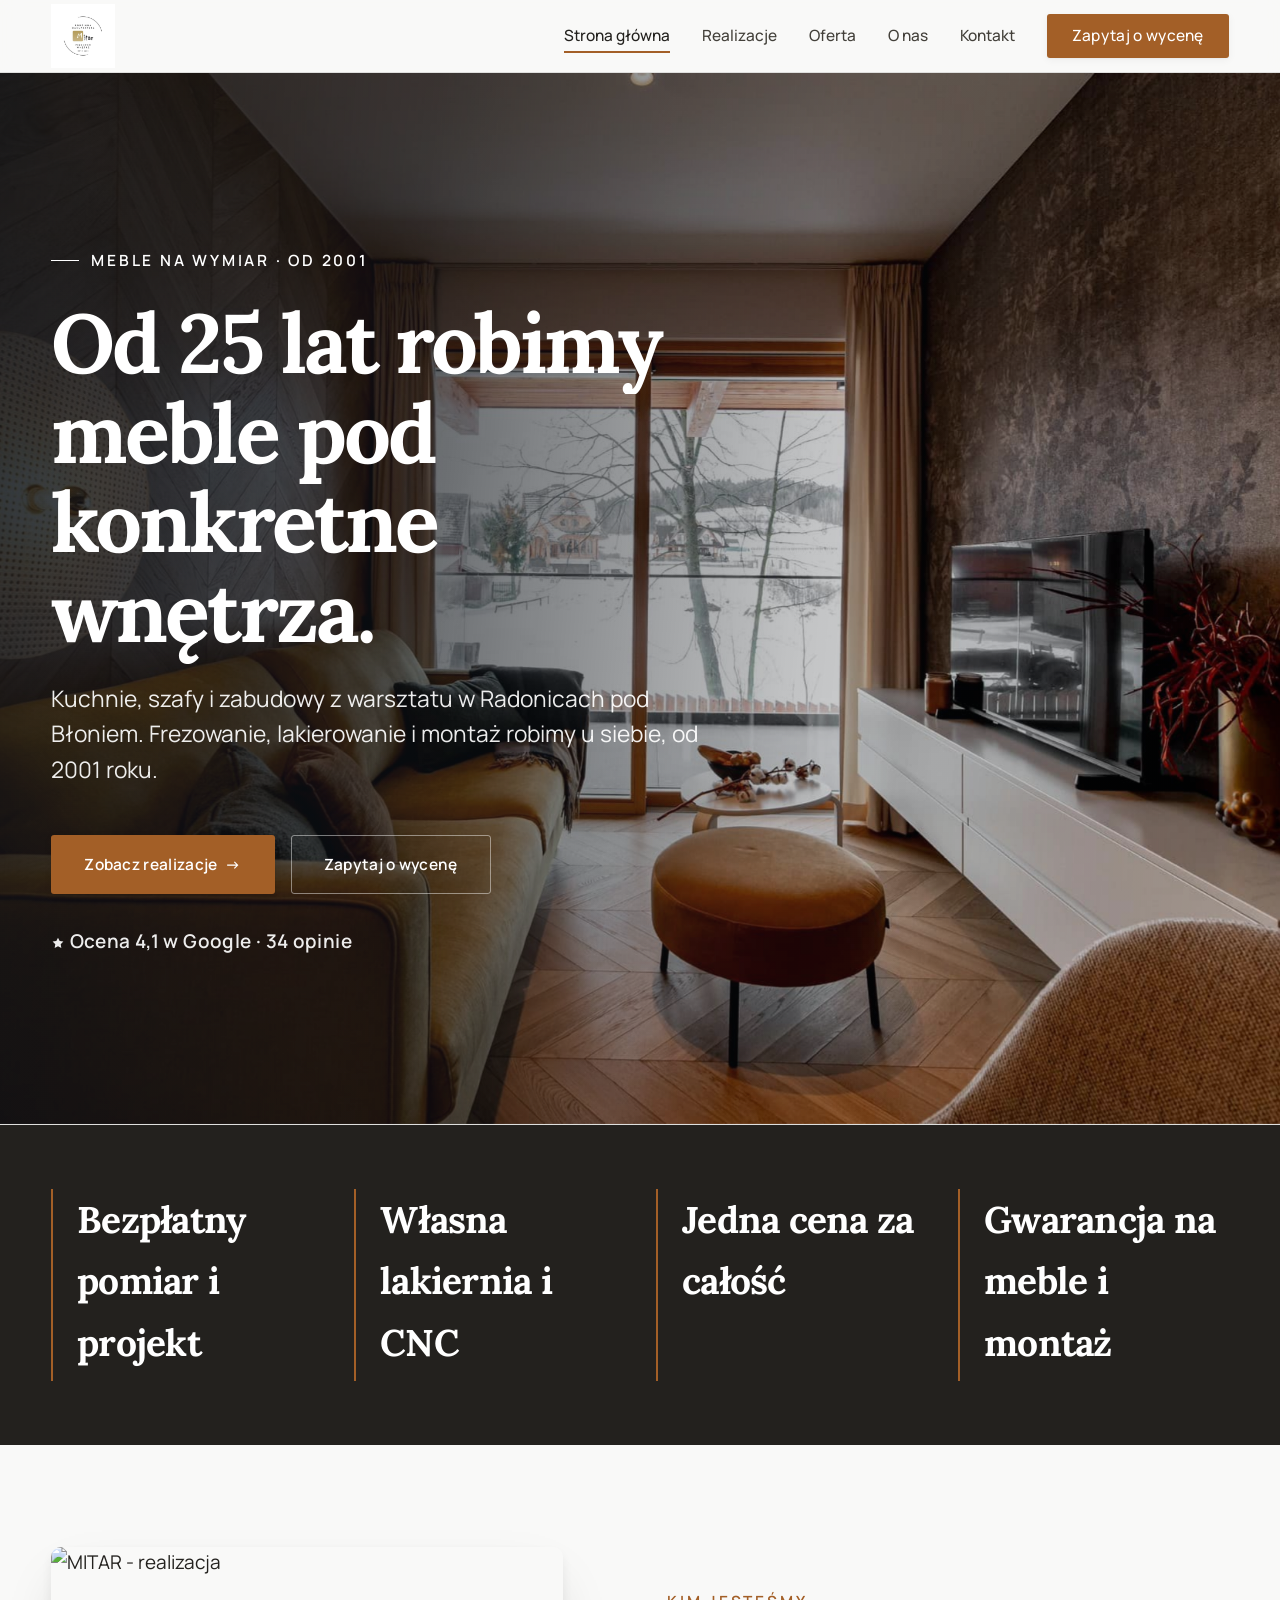
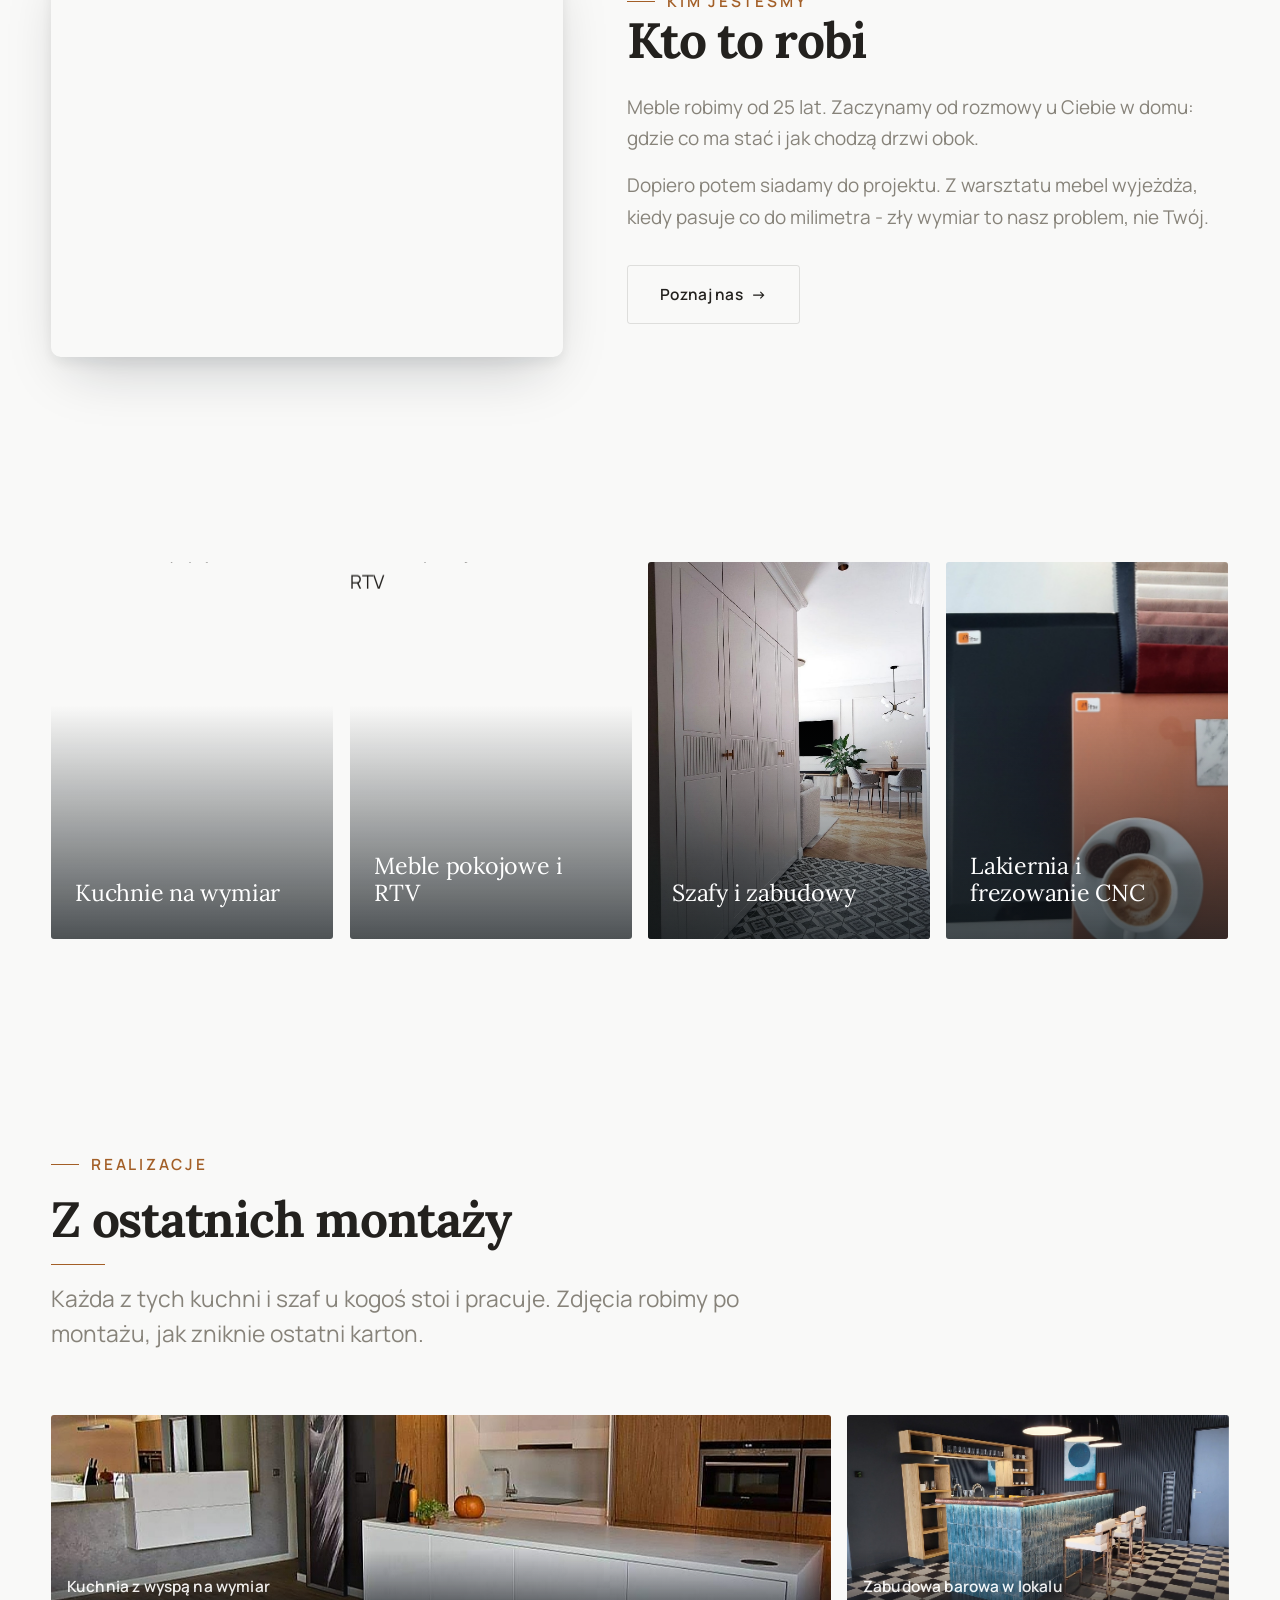
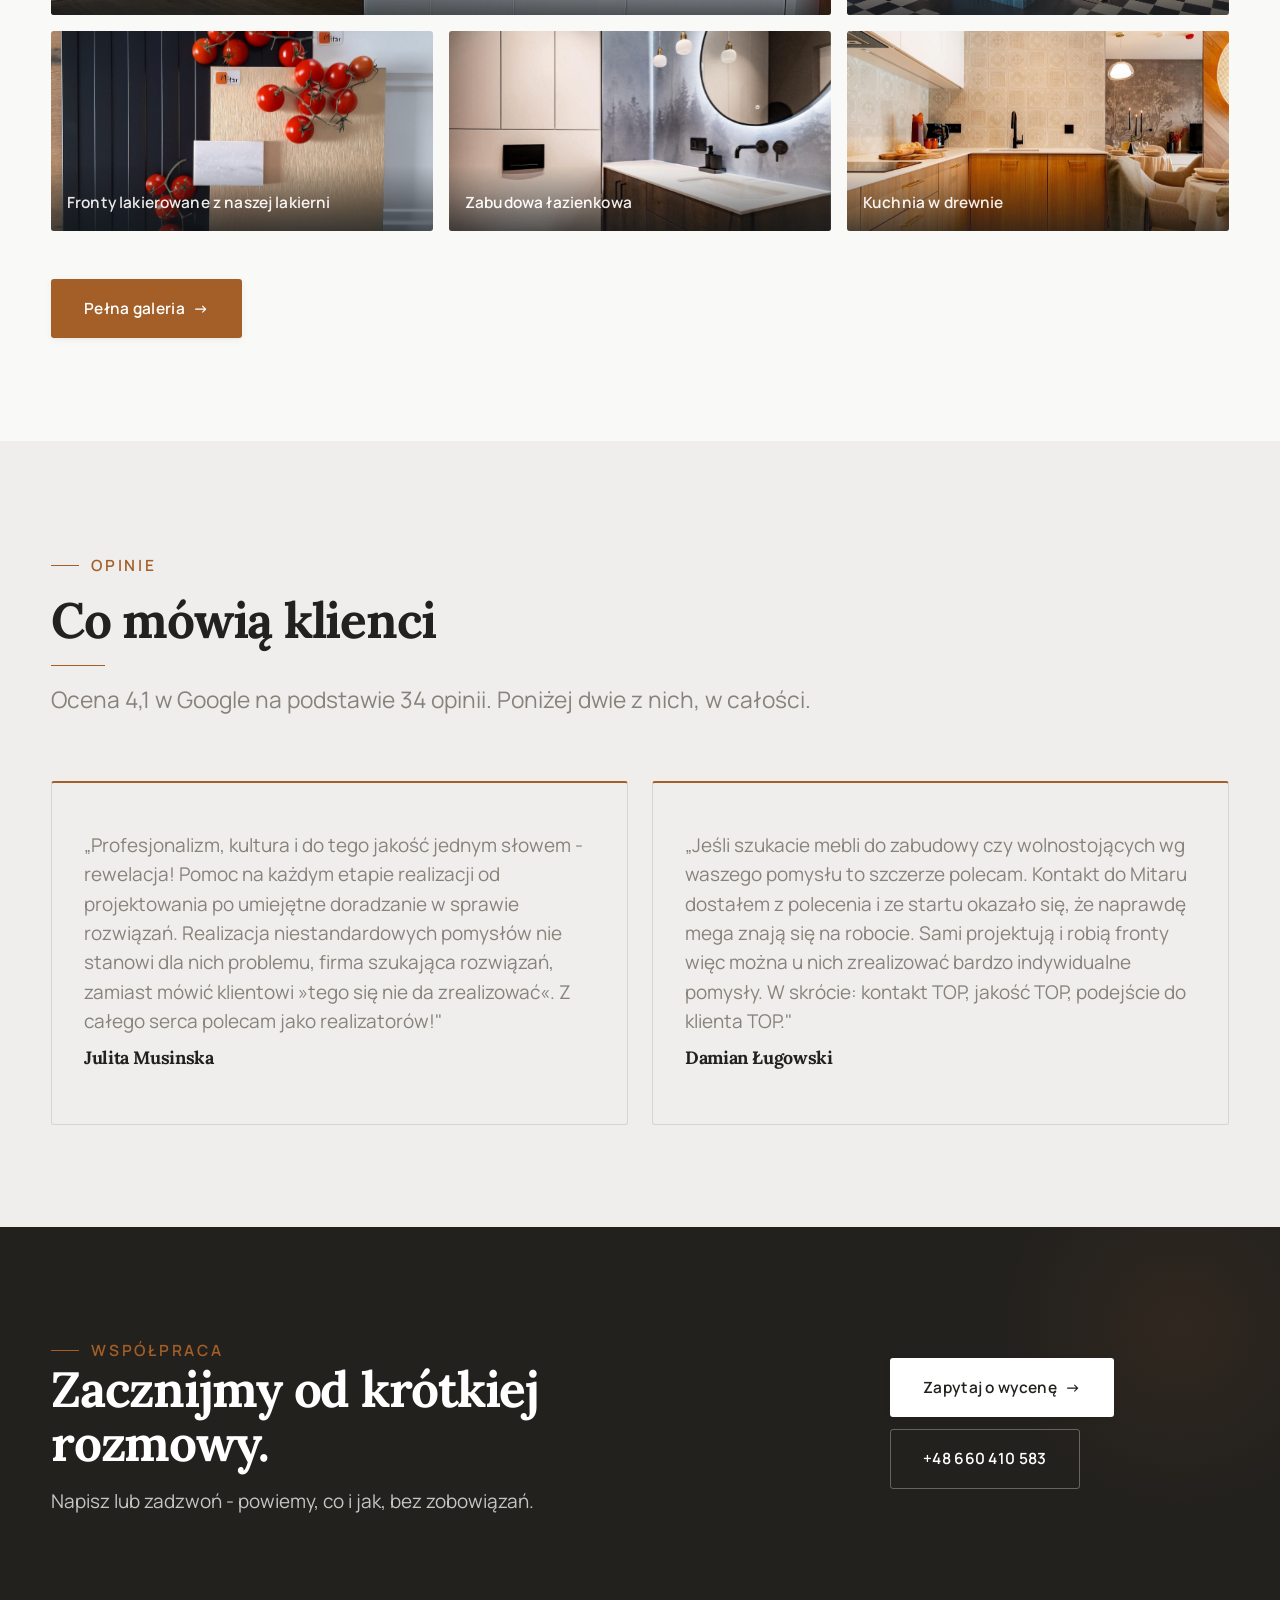
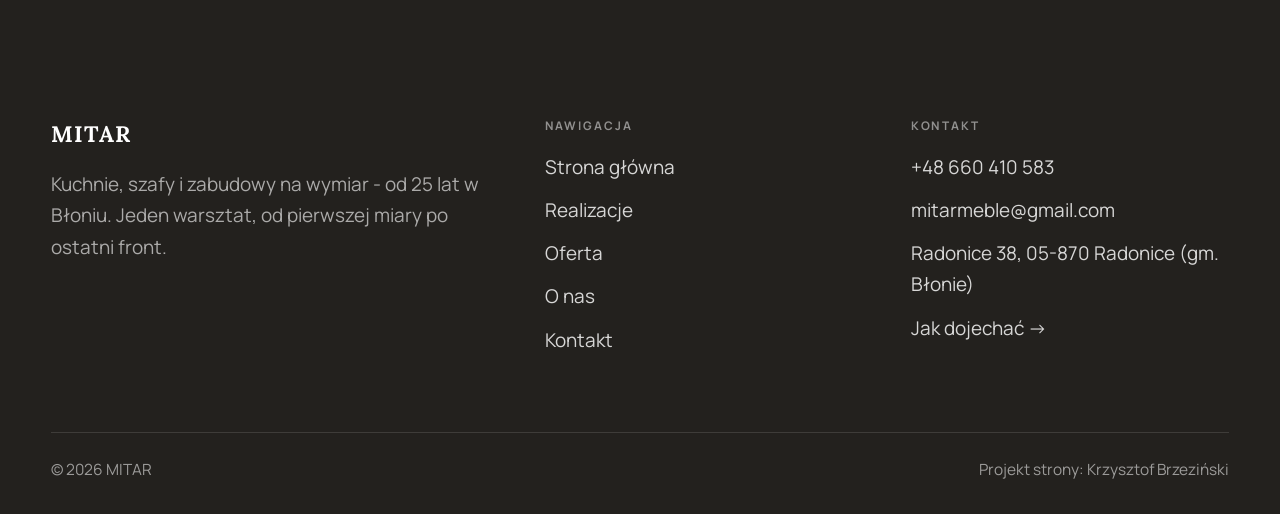
==== index.html @ 4272742e "Demo strony dla MITAR - meble na wymiar, lakiernia i CNC (Radonice/Błonie)" ====
<!DOCTYPE html>
<html lang="pl">
<head>
<meta charset="UTF-8">
<meta name="viewport" content="width=device-width, initial-scale=1.0">
<title>Meble na wymiar, lakiernia meblowa i CNC Błonie | MITAR</title>
<meta name="description" content="MITAR Radonice pod Błoniem: meble na wymiar, kuchnie, szafy i zabudowy, własna lakiernia meblowa i frezowanie CNC. Od 2001 roku. Zadzwoń: +48 660 410 583.">
<link rel="preconnect" href="https://fonts.googleapis.com">
<link rel="preconnect" href="https://fonts.gstatic.com" crossorigin>
<link href="https://fonts.googleapis.com/css2?family=Lora:wght@500;600;700&family=Manrope:wght@400;500;600&display=swap" rel="stylesheet">
<link rel="stylesheet" href="assets/styles.css">
</head>
<body>

<header class="nav">
  <div class="wrap nav-inner">
    <a class="brand brand-has-logo" href="index.html"><img class="brand-logo" src="img/logo.jpg" alt="MITAR"></a>
    <nav class="nav-links">
      <a href="index.html" class="active">Strona główna</a>
      <a href="realizacje.html">Realizacje</a>
      <a href="oferta.html">Oferta</a>
      <a href="o-nas.html">O nas</a>
      <a href="kontakt.html">Kontakt</a>
      <a href="kontakt.html" class="btn btn-accent">Zapytaj o wycenę</a>
    </nav>
    <button class="nav-toggle" aria-label="Menu"><span></span><span></span><span></span></button>
  </div>
</header>

<section class="hero-cine">
  <img src="img/hero.jpg" alt="MITAR - Od 25 lat robimy meble pod konkretne wnętrza. ">
  <div class="wrap">
    <div class="hero-copy">
      <span class="eyebrow">Meble na wymiar · od 2001</span>
      <h1>Od 25 lat robimy meble pod konkretne wnętrza. </h1>
      <p class="lead">Kuchnie, szafy i zabudowy z warsztatu w Radonicach pod Błoniem. Frezowanie, lakierowanie i montaż robimy u siebie, od 2001 roku.</p>
      <div class="hero-actions">
        <a href="realizacje.html" class="btn btn-accent">Zobacz realizacje <span class="arr">→</span></a>
        <a href="kontakt.html" class="btn btn-ghost" style="color:#fff;border-color:rgba(255,255,255,.45)">Zapytaj o wycenę</a>
      </div>
      <div style="margin-top:var(--space-6);color:#fff;font-weight:600;letter-spacing:.02em;opacity:.92"><svg class="ico-star" width="14" height="14" viewBox="0 0 24 24" style="vertical-align:-2px" aria-hidden="true"><path d="M12 2.8l2.85 5.8 6.4.93-4.63 4.5 1.1 6.37L12 17.4l-5.72 3 1.1-6.37-4.63-4.5 6.4-.93L12 2.8Z" fill="currentColor"/></svg> Ocena 4,1 w Google · 34 opinie</div>
    </div>
  </div>
</section>
<section class="strip" style="padding-block:0">
  <div class="wrap">
    <div class="item reveal"><div class="k">Bezpłatny pomiar i projekt</div><div class="v"></div></div>
    <div class="item reveal"><div class="k">Własna lakiernia i CNC</div><div class="v"></div></div>
    <div class="item reveal"><div class="k">Jedna cena za całość</div><div class="v"></div></div>
    <div class="item reveal"><div class="k">Gwarancja na meble i montaż</div><div class="v"></div></div>
  </div>
</section>
<section>
  <div class="wrap split">
    <div class="split-art reveal"><img src="img/g11.jpg" alt="MITAR - realizacja" loading="lazy"></div>
    <div class="split-copy reveal">
      <span class="eyebrow">Kim jesteśmy</span>
      <h2>Kto to robi</h2>
      <p class="muted">Meble robimy od 25 lat. Zaczynamy od rozmowy u Ciebie w domu: gdzie co ma stać i jak chodzą drzwi obok.</p>
      <p class="muted">Dopiero potem siadamy do projektu. Z warsztatu mebel wyjeżdża, kiedy pasuje co do milimetra - zły wymiar to nasz problem, nie Twój.</p>
      <a href="o-nas.html" class="btn btn-ghost">Poznaj nas <span class="arr">→</span></a>
    </div>
  </div>
</section>
<section class="gateways-band">
  <div class="wrap">
    <div class="gateways">
      <a href="oferta.html" class="gateway reveal"><img src="img/g12.jpg" alt="Kuchnia z wyspą" loading="lazy"><span class="g-ttl">Kuchnie na wymiar</span></a>
      <a href="oferta.html" class="gateway reveal"><img src="img/g13.jpg" alt="Meble pokojowe i zabudowa RTV" loading="lazy"><span class="g-ttl">Meble pokojowe i RTV</span></a>
      <a href="oferta.html" class="gateway reveal"><img src="img/g8.jpg" alt="Szafy i zabudowy na wymiar" loading="lazy"><span class="g-ttl">Szafy i zabudowy</span></a>
      <a href="oferta.html" class="gateway reveal"><img src="img/g6.jpg" alt="Lakiernia meblowa i frezowanie CNC" loading="lazy"><span class="g-ttl">Lakiernia i frezowanie CNC</span></a>
    </div>
  </div>
</section>
<section>
  <div class="wrap">
    <div class="head reveal">
      <span class="eyebrow">Realizacje</span>
      <h2>Z ostatnich montaży</h2>
      <p>Każda z tych kuchni i szaf u kogoś stoi i pracuje. Zdjęcia robimy po montażu, jak zniknie ostatni karton.</p>
    </div>
    <div class="gallery">
      <div class="tile t-two3 reveal"><img src="img/g1.jpg" alt="Kuchnia z wyspą na wymiar" loading="lazy"><div class="cap">Kuchnia z wyspą na wymiar</div></div>
      <div class="tile t-third reveal"><img src="img/g2.jpg" alt="Zabudowa barowa w lokalu" loading="lazy"><div class="cap">Zabudowa barowa w lokalu</div></div>
      <div class="tile t-third reveal"><img src="img/g3.jpg" alt="Fronty lakierowane z naszej lakierni" loading="lazy"><div class="cap">Fronty lakierowane z naszej lakierni</div></div>
      <div class="tile t-third reveal"><img src="img/g4.jpg" alt="Zabudowa łazienkowa" loading="lazy"><div class="cap">Zabudowa łazienkowa</div></div>
      <div class="tile t-third reveal"><img src="img/g5.jpg" alt="Kuchnia w drewnie" loading="lazy"><div class="cap">Kuchnia w drewnie</div></div>
    </div>
    <div style="margin-top:var(--space-7)" class="reveal"><a href="realizacje.html" class="btn btn-accent">Pełna galeria <span class="arr">→</span></a></div>
  </div>
</section>
<section class="trust">
  <div class="wrap">
    <div class="head reveal">
      <span class="eyebrow">Opinie</span>
      <h2>Co mówią klienci</h2>
      <p>Ocena 4,1 w Google na podstawie 34 opinii. Poniżej dwie z nich, w całości.</p>
    </div>
    <div class="trust-grid">
      <div class="trust-card reveal">
        <p>„Profesjonalizm, kultura i do tego jakość jednym słowem - rewelacja! Pomoc na każdym etapie realizacji od projektowania po umiejętne doradzanie w sprawie rozwiązań. Realizacja niestandardowych pomysłów nie stanowi dla nich problemu, firma szukająca rozwiązań, zamiast mówić klientowi »tego się nie da zrealizować«. Z całego serca polecam jako realizatorów!"</p>
        <h3>Julita Musinska</h3>
      </div>
      <div class="trust-card reveal">
        <p>„Jeśli szukacie mebli do zabudowy czy wolnostojących wg waszego pomysłu to szczerze polecam. Kontakt do Mitaru dostałem z polecenia i ze startu okazało się, że naprawdę mega znają się na robocie. Sami projektują i robią fronty więc można u nich zrealizować bardzo indywidualne pomysły. W skrócie: kontakt TOP, jakość TOP, podejście do klienta TOP."</p>
        <h3>Damian Ługowski</h3>
      </div>
    </div>
  </div>
</section>
<section class="cta">
  <div class="wrap">
    <div class="reveal">
      <span class="eyebrow">Współpraca</span>
      <h2>Zacznijmy od krótkiej rozmowy.</h2>
      <p>Napisz lub zadzwoń - powiemy, co i jak, bez zobowiązań.</p>
    </div>
    <div class="cta-actions reveal">
      <a href="kontakt.html" class="btn btn-light">Zapytaj o wycenę <span class="arr">→</span></a>
      <a href="tel:+48660410583" class="btn btn-ghost" style="color:#fff;border-color:rgba(255,255,255,.3)">+48 660 410 583</a>
    </div>
  </div>
</section>

<footer>
  <div class="wrap">
    <div class="foot-grid">
      <div class="foot-brand">
        <div class="name">MITAR</div>
        <p>Kuchnie, szafy i zabudowy na wymiar - od 25 lat w Błoniu. Jeden warsztat, od pierwszej miary po ostatni front.</p>
      </div>
      <div class="foot-col">
        <h4>Nawigacja</h4>
        <a href="index.html">Strona główna</a>
        <a href="realizacje.html">Realizacje</a>
        <a href="oferta.html">Oferta</a>
        <a href="o-nas.html">O nas</a>
        <a href="kontakt.html">Kontakt</a>
      </div>
      <div class="foot-col">
        <h4>Kontakt</h4>
        <a href="tel:+48660410583">+48 660 410 583</a>
        <a href="mailto:mitarmeble@gmail.com">mitarmeble@gmail.com</a>
        <p>Radonice 38, 05-870 Radonice (gm. Błonie)</p>
        <a href="https://maps.app.goo.gl/aGMmMu8ywsWCHsJr5" target="_blank" rel="noopener">Jak dojechać →</a>
      </div>
    </div>
    <div class="foot-bot">
      <span>© 2026 MITAR</span>
      <span>Projekt strony: Krzysztof Brzeziński</span>
    </div>
  </div>
</footer>


<script src="assets/main.js"></script>
</body>
</html>
---- assets/styles.css ----
/* ============================================================
   STOLBASZ — premium, architektoniczny B2B fit-out
   Jasna paleta, zero brązu. System wg premium-web-craft.
   Projekt strony: Krzysztof Brzeziński
   ============================================================ */

:root{
  /* PALETA — jasna, architektoniczna, chłodna */
  --paper:#F3F1EC;          /* główne tło */
  --paper-2:#E6E3DB;        /* sekcje alternatywne (chłodny jasny szary) */
  --paper-3:#E6E3DB;        /* delikatne wypełnienia */
  --ink:#23211E;            /* tekst główny — chłodny grafit */
  --ink-soft:#43403A;       /* nagłówki drugorzędne */
  --muted:#87837A;          /* tekst poboczny */
  --line:rgba(35,33,30,.12);/* hairline */
  --accent:#8A6B3C;         /* stonowany petrol-slate — jedyny akcent */
  --accent-d:#6E5430;
  --accent-soft:rgba(138,107,60,.10);
  --dark:#23211E;           /* sekcje ciemne (stopka/CTA) */

  /* ODSTĘPY — skala 4/8 */
  --space-1:4px; --space-2:8px; --space-3:12px; --space-4:16px; --space-5:24px;
  --space-6:32px; --space-7:48px; --space-8:64px; --space-9:96px; --space-10:128px;

  /* TYPOGRAFIA — fluid clamp() (skala podbita 16.07.2026: większe, czytelniejsze litery — uwaga Adama) */
  --text-sm:clamp(.9rem,.87rem + .12vw,1rem);
  --text-base:clamp(1.08rem,1.04rem + .18vw,1.2rem);
  --text-lg:clamp(1.24rem,1.15rem + .34vw,1.44rem);
  --text-h3:clamp(1.34rem,1.22rem + .55vw,1.66rem);
  --text-h2:clamp(2.1rem,1.66rem + 2.1vw,3.1rem);
  --text-h1:clamp(2.9rem,2.1rem + 4vw,5.1rem);

  /* PROMIENIE — architektoniczne, raczej ostre */
  --r-sm:3px; --r-md:6px; --r-lg:10px;

  /* RUCH */
  --ease:cubic-bezier(.25,.46,.45,.94); --dur:.24s;

  /* CIENIE — miękkie, warstwowe */
  --sh-sm:0 1px 2px rgba(16,24,32,.04), 0 2px 8px rgba(16,24,32,.05);
  --sh-md:0 2px 6px rgba(16,24,32,.05), 0 12px 28px -8px rgba(16,24,32,.12);
  --sh-lg:0 6px 14px rgba(16,24,32,.07), 0 26px 56px -18px rgba(16,24,32,.22);

  --hairline:1px solid var(--line);

  --font-display:'Lora',serif;
  --font-body:'Manrope',sans-serif;
}

*{box-sizing:border-box;margin:0;padding:0}
html{scroll-behavior:smooth}
body{
  font-family:var(--font-body);
  font-size:var(--text-base);
  line-height:1.65;
  color:var(--ink);
  background:var(--paper);
  -webkit-font-smoothing:antialiased;
  text-rendering:optimizeLegibility;
}
img{max-width:100%;display:block}
a{color:inherit;text-decoration:none}

.wrap{width:min(92%,1180px);margin-inline:auto}
section{padding-block:clamp(52px,6.5vw,96px)}

h1,h2,h3{font-family:var(--font-display);font-weight:700;line-height:1.08;letter-spacing:-.02em;color:var(--ink)}
h1{font-size:var(--text-h1);letter-spacing:-.035em}
h2{font-size:var(--text-h2);letter-spacing:-.025em}
h3{font-size:var(--text-h3)}
p{max-width:65ch}

.eyebrow{
  font-family:var(--font-body);
  font-size:var(--text-sm);
  font-weight:600;
  letter-spacing:.18em;
  text-transform:uppercase;
  color:var(--accent);
  display:inline-flex;align-items:center;gap:var(--space-3);
}
.eyebrow::before{content:"";width:28px;height:1px;background:var(--accent);display:inline-block}

.muted{color:var(--muted)}
.lead{font-size:var(--text-lg);line-height:1.55;color:var(--ink-soft);max-width:50ch}

/* ---------- BUTTONS ---------- */
.btn{
  display:inline-flex;align-items:center;gap:var(--space-2);
  font-weight:600;font-size:var(--text-sm);letter-spacing:.02em;
  padding:var(--space-4) var(--space-6);
  border-radius:var(--r-sm);
  transition:transform var(--dur) var(--ease),box-shadow var(--dur) var(--ease),background var(--dur) var(--ease);
  cursor:pointer;border:1px solid transparent;
}
.btn-accent{background:var(--accent);color:#fff;box-shadow:var(--sh-sm)}
.btn-accent:hover{background:var(--accent-d);transform:translateY(-2px);box-shadow:var(--sh-md)}
.btn-accent:active{transform:translateY(0);box-shadow:var(--sh-sm)}
.btn-ghost{background:transparent;color:var(--ink);border-color:var(--line)}
.btn-ghost:hover{border-color:var(--accent);color:var(--accent);transform:translateY(-2px)}
.btn-light{background:#fff;color:var(--ink);box-shadow:var(--sh-sm)}
.btn-light:hover{transform:translateY(-2px);box-shadow:var(--sh-md)}
.btn .arr{transition:transform var(--dur) var(--ease)}
.btn:hover .arr{transform:translateX(4px)}

/* ---------- NAV ---------- */
.nav{
  position:sticky;top:0;z-index:50;
  background:color-mix(in srgb,var(--paper) 88%,transparent);
  backdrop-filter:saturate(140%) blur(10px);
  border-bottom:var(--hairline);
}
.nav-inner{display:flex;align-items:center;justify-content:space-between;height:72px}
.brand{display:flex;flex-direction:column;line-height:1}
.brand .name{font-family:var(--font-display);font-weight:800;font-size:1.35rem;letter-spacing:.04em}
.brand .sub{font-size:.62rem;letter-spacing:.34em;text-transform:uppercase;color:var(--muted);margin-top:5px}
.nav-links{display:flex;align-items:center;gap:var(--space-6)}
.nav-links a{font-size:var(--text-sm);font-weight:500;color:var(--ink-soft);position:relative;padding-block:4px;transition:color var(--dur) var(--ease)}
.nav-links a::after{content:"";position:absolute;left:0;bottom:0;width:0;height:1.5px;background:var(--accent);transition:width var(--dur) var(--ease)}
.nav-links a:hover,.nav-links a.active{color:var(--ink)}
.nav-links a:hover::after,.nav-links a.active::after{width:100%}
.nav-links .btn{padding:var(--space-2) var(--space-5)}
/* przyciski w nav: właściwy kolor (przebij .nav-links a) + bez podkreślenia */
.nav-links a.btn-accent{color:#fff}
.nav-links a.btn-ghost,.nav-links a.btn-light{color:var(--ink)}
.nav-links a.btn::after{display:none}
.nav-toggle{display:none;background:none;border:none;cursor:pointer;flex-direction:column;gap:5px;padding:8px}
.nav-toggle span{width:24px;height:2px;background:var(--ink);transition:var(--dur)}

/* ---------- HERO (split) ---------- */
.hero{position:relative;overflow:hidden;border-bottom:var(--hairline)}
.hero-grid{display:grid;grid-template-columns:1.05fr .95fr;gap:clamp(24px,4vw,60px);align-items:center;
  padding-block:clamp(36px,4.5vw,64px)}
.hero-copy .eyebrow{margin-bottom:var(--space-5)}
.hero-copy h1{margin-bottom:var(--space-5)}
.hero-copy .lead{margin-bottom:var(--space-7)}
.hero-actions{display:flex;flex-wrap:wrap;gap:var(--space-4)}
.hero-art{position:relative;aspect-ratio:4/3;border-radius:var(--r-lg);overflow:hidden;box-shadow:var(--sh-lg)}
.hero-art img{width:100%;height:100%;object-fit:cover}
.hero-art::after{content:"";position:absolute;inset:0;background:linear-gradient(180deg,transparent 55%,rgba(18,24,28,.28))}
.hero-badge{position:absolute;left:var(--space-5);bottom:var(--space-5);z-index:2;
  background:rgba(252,252,251,.94);backdrop-filter:blur(4px);
  border-radius:var(--r-md);padding:var(--space-4) var(--space-5);box-shadow:var(--sh-md);max-width:78%}
.hero-badge strong{display:block;font-family:var(--font-display);font-size:1rem;letter-spacing:-.01em}
.hero-badge span{font-size:var(--text-sm);color:var(--muted)}

/* ---------- HERO duży / kinowy (strona główna) ---------- */
.hero-cine{position:relative;min-height:clamp(560px,82vh,840px);min-height:clamp(560px,82svh,840px);display:flex;align-items:center;overflow:hidden;border-bottom:var(--hairline)}
.hero-cine>img{position:absolute;inset:0;width:100%;height:100%;object-fit:cover;z-index:0}
.hero-cine::after{content:"";position:absolute;inset:0;z-index:1;
  background:linear-gradient(95deg,rgba(13,18,23,.86) 0%,rgba(13,18,23,.64) 32%,rgba(13,18,23,.24) 62%,rgba(13,18,23,.04) 100%)}
.hero-cine .wrap{position:relative;z-index:2;padding-block:var(--space-8)}
.hero-cine .hero-copy{max-width:660px}
.hero-cine .eyebrow{color:#fff;margin-bottom:var(--space-5)}
.hero-cine .eyebrow::before{background:#fff}
.hero-cine h1{color:#fff;margin-bottom:var(--space-5);font-size:clamp(2.9rem,2rem + 4.4vw,5.2rem)}
.hero-cine .lead{color:rgba(255,255,255,.92);max-width:48ch;margin-bottom:var(--space-7)}
.hero-cine .hero-actions{display:flex;flex-wrap:wrap;gap:var(--space-4)}
@media(max-width:680px){
  .hero-cine{min-height:clamp(520px,76vh,640px);min-height:clamp(520px,76svh,640px);align-items:flex-end}
  .hero-cine::after{background:linear-gradient(0deg,rgba(13,18,23,.9) 6%,rgba(13,18,23,.45) 55%,rgba(13,18,23,.25) 100%)}
  .hero-cine .wrap{padding-bottom:var(--space-9)}
}

/* full-bleed hero variant (podstrony) */
.pagehead{position:relative;min-height:46vh;min-height:46svh;display:flex;align-items:flex-end;overflow:hidden;border-bottom:var(--hairline)}
.pagehead img{position:absolute;inset:0;width:100%;height:100%;object-fit:cover}
.pagehead::after{content:"";position:absolute;inset:0;background:linear-gradient(180deg,rgba(18,24,28,.25),rgba(18,24,28,.62))}
.pagehead .wrap{position:relative;z-index:2;padding-block:var(--space-9);color:#fff}
.pagehead h1{color:#fff;max-width:18ch}
.pagehead .eyebrow{color:#fff}
.pagehead .eyebrow::before{background:#fff}
.pagehead p{color:rgba(255,255,255,.86);margin-top:var(--space-4);max-width:54ch}

/* ---------- STRIP (pasek skrótów / liczby) ---------- */
.strip{background:var(--dark);color:#fff}
.strip .wrap{display:grid;grid-template-columns:repeat(4,1fr);gap:var(--space-6);padding-block:var(--space-8)}
.strip .item .k{font-family:var(--font-display);font-size:clamp(1.6rem,1.2rem + 1.4vw,2.4rem);font-weight:800;letter-spacing:-.02em;color:#fff}
.strip .item .v{font-size:var(--text-sm);color:rgba(255,255,255,.66);margin-top:var(--space-2);line-height:1.45}
.strip .item{border-left:2px solid var(--accent);padding-left:var(--space-5)}

/* ---------- SECTION HEAD ---------- */
.head{max-width:48rem;margin-bottom:var(--space-8)}
.head.center{margin-inline:auto;text-align:center}
.head .eyebrow{margin-bottom:var(--space-4)}
.head h2{margin-bottom:var(--space-4)}
.head p{color:var(--muted);font-size:var(--text-lg);line-height:1.55}
.head.center p{margin-inline:auto}

/* ---------- INTRO SPLIT ---------- */
.split{display:grid;grid-template-columns:.92fr 1.08fr;gap:clamp(28px,5vw,80px);align-items:center}
.split.rev{grid-template-columns:1.08fr .92fr}
.split.rev .split-art{order:-1}
.split-art{position:relative;aspect-ratio:5/4;border-radius:var(--r-lg);overflow:hidden;box-shadow:var(--sh-lg)}
.split-art img{width:100%;height:100%;object-fit:cover}
.split-copy h2{margin-bottom:var(--space-5)}
.split-copy p+p{margin-top:var(--space-4)}
.split-copy .btn{margin-top:var(--space-6)}

/* ---------- SERVICES (zakres) ---------- */
.svc-grid{display:grid;grid-template-columns:repeat(auto-fit,minmax(280px,1fr));gap:var(--space-5)}
.svc{background:#fff;border:var(--hairline);border-radius:var(--r-md);padding:var(--space-7) var(--space-6);
  transition:transform var(--dur) var(--ease),box-shadow var(--dur) var(--ease),border-color var(--dur) var(--ease);
  position:relative;overflow:hidden}
.svc::before{content:"";position:absolute;left:0;top:0;width:3px;height:0;background:var(--accent);transition:height var(--dur) var(--ease)}
.svc:hover{transform:translateY(-4px);box-shadow:var(--sh-md);border-color:transparent}
.svc:hover::before{height:100%}
.svc .ic{font-family:var(--font-display);font-size:.8rem;font-weight:700;letter-spacing:.12em;color:var(--accent);margin-bottom:var(--space-4)}
.svc h3{margin-bottom:var(--space-3);font-size:1.22rem}
.svc p{color:var(--muted);font-size:var(--text-base);line-height:1.6}

/* big detailed service rows */
.svc-row{display:grid;grid-template-columns:.8fr 1.2fr;gap:clamp(20px,4vw,60px);align-items:center;padding-block:var(--space-8)}
.svc-row+.svc-row{border-top:var(--hairline)}
.svc-row.rev{grid-template-columns:1.2fr .8fr}
.svc-row.rev .svc-row-art{order:-1}
.svc-row-art{aspect-ratio:4/3;border-radius:var(--r-md);overflow:hidden;box-shadow:var(--sh-md)}
.svc-row-art img{width:100%;height:100%;object-fit:cover}
.svc-row h3{font-size:1.5rem;margin-bottom:var(--space-4)}
.svc-row .num{font-family:var(--font-display);font-size:.85rem;font-weight:700;letter-spacing:.14em;color:var(--accent);display:block;margin-bottom:var(--space-3)}
.svc-row ul{list-style:none;margin-top:var(--space-4);display:flex;flex-direction:column;gap:var(--space-2)}
.svc-row li{position:relative;padding-left:var(--space-5);color:var(--muted);font-size:var(--text-base)}
.svc-row li::before{content:"";position:absolute;left:0;top:.62em;width:8px;height:1px;background:var(--accent)}

/* ---------- GALLERY (realizacje) ---------- */
.gallery{display:grid;grid-template-columns:repeat(12,1fr);gap:var(--space-4);grid-auto-rows:200px}
/* GALERIA MASONRY — pionowe zdjęcia (portrety beauty/wellness) bez przycinania: kolumny, height auto */
.gallery-masonry{column-count:3;column-gap:var(--space-4)}
@media(max-width:900px){.gallery-masonry{column-count:2}}
@media(max-width:560px){.gallery-masonry{column-count:1}}
.gallery-masonry .m-tile{break-inside:avoid;margin:0 0 var(--space-4);padding:0;position:relative;overflow:hidden;border-radius:var(--r-md);border:1px solid var(--line)}
.gallery-masonry .m-tile img{width:100%;height:auto;display:block}
.gallery-masonry .m-tile .cap{position:absolute;left:0;right:0;bottom:0;padding:var(--space-4);color:#fff;background:linear-gradient(0deg,rgba(0,0,0,.55),transparent);font-size:var(--text-sm)}
.gallery-masonry .m-tile .cap small{display:block;font-weight:400;opacity:.78;letter-spacing:.04em;text-transform:uppercase;font-size:.66rem;margin-top:3px}
.tile{position:relative;overflow:hidden;border-radius:var(--r-md);box-shadow:var(--sh-sm);
  transition:transform var(--dur) var(--ease),box-shadow var(--dur) var(--ease)}
.tile img{width:100%;height:100%;object-fit:cover;transition:transform .6s var(--ease)}
.tile:hover{box-shadow:var(--sh-md)}
.tile:hover img{transform:scale(1.05)}
.tile .cap{position:absolute;left:0;right:0;bottom:0;padding:var(--space-5) var(--space-4) var(--space-4);
  background:linear-gradient(transparent,rgba(18,24,28,.78));color:#fff;
  font-size:var(--text-sm);font-weight:600;letter-spacing:.01em;
  opacity:0;transform:translateY(8px);transition:var(--dur) var(--ease)}
.tile:hover .cap{opacity:1;transform:translateY(0)}
.tile .cap small{display:block;font-weight:400;opacity:.78;letter-spacing:.04em;text-transform:uppercase;font-size:.66rem;margin-top:3px}
/* bento spans */
.t-wide{grid-column:span 6}
.t-tall{grid-column:span 6;grid-row:span 2}
.t-std{grid-column:span 6}
.t-third{grid-column:span 4}
.t-two3{grid-column:span 8}

/* ---------- TRUST / WIARYGODNOŚĆ ---------- */
.trust{background:var(--paper-2)}
.trust-grid{display:grid;grid-template-columns:repeat(auto-fit,minmax(240px,1fr));gap:var(--space-5);margin-top:var(--space-7)}
.trust-card{background:#fff;border-radius:var(--r-md);padding:var(--space-7) var(--space-6);box-shadow:var(--sh-sm);border-top:3px solid var(--accent)}
.trust-card .big{font-family:var(--font-display);font-size:clamp(1.8rem,1.3rem + 1.6vw,2.6rem);font-weight:800;letter-spacing:-.02em;color:var(--ink);line-height:1}
.trust-card h3{font-size:1.12rem;margin:var(--space-3) 0 var(--space-2)}
.trust-card p{color:var(--muted);font-size:var(--text-base);line-height:1.55}

/* ---------- CTA band ---------- */
.cta{background:var(--dark);color:#fff;position:relative;overflow:hidden}
.cta .wrap{display:grid;grid-template-columns:1.4fr .6fr;gap:var(--space-7);align-items:center;position:relative;z-index:2}
.cta h2{color:#fff;max-width:20ch}
.cta p{color:rgba(255,255,255,.74);margin-top:var(--space-4)}
.cta-actions{display:flex;flex-direction:column;gap:var(--space-3);align-items:flex-start}
.cta::before{content:"";position:absolute;right:-80px;top:-80px;width:360px;height:360px;border-radius:50%;
  background:radial-gradient(circle,var(--accent-soft),transparent 70%)}

/* ---------- CONTACT ---------- */
.contact-grid{display:grid;grid-template-columns:.85fr 1.15fr;gap:clamp(28px,4vw,56px);align-items:start}
.info-list{display:flex;flex-direction:column;gap:var(--space-2)}
.info-row{display:flex;gap:var(--space-4);align-items:flex-start;padding-block:var(--space-4);border-bottom:var(--hairline)}
.info-row .ic{flex:none;width:42px;height:42px;display:grid;place-items:center;border-radius:50%;
  background:var(--accent-soft);color:var(--accent);font-size:1.05rem}
.info-row .lbl{font-size:.72rem;letter-spacing:.14em;text-transform:uppercase;color:var(--muted)}
.info-row .val{font-weight:600;font-size:var(--text-base);margin-top:2px}
.info-row a.val:hover{color:var(--accent)}
.map{border:none;border-radius:var(--r-lg);box-shadow:var(--sh-md);width:100%;height:100%;min-height:380px;filter:grayscale(.2) contrast(1.02)}
.form{background:#fff;border:var(--hairline);border-radius:var(--r-lg);padding:clamp(24px,3vw,40px);box-shadow:var(--sh-sm)}
.form .fld{margin-bottom:var(--space-5)}
.form label{display:block;font-size:var(--text-sm);font-weight:600;margin-bottom:var(--space-2)}
.form input,.form textarea{width:100%;font-family:inherit;font-size:var(--text-base);color:var(--ink);
  padding:var(--space-4);border:var(--hairline);border-radius:var(--r-sm);background:var(--paper);transition:border-color var(--dur)}
.form input:focus,.form textarea:focus{outline:none;border-color:var(--accent);background:#fff}
.form textarea{resize:vertical;min-height:120px}
.form .note{font-size:var(--text-sm);color:var(--muted);margin-top:var(--space-3)}

/* ---------- FOOTER ---------- */
footer{background:var(--dark);color:#fff;padding-block:var(--space-9) var(--space-6)}
.foot-grid{display:grid;grid-template-columns:1.4fr 1fr 1fr;gap:var(--space-7);margin-bottom:var(--space-8)}
.foot-brand .name{font-family:var(--font-display);font-weight:800;font-size:1.4rem;letter-spacing:.04em}
.foot-brand p{color:rgba(255,255,255,.62);margin-top:var(--space-4);font-size:var(--text-base);max-width:38ch}
.foot-col h4{font-size:.74rem;letter-spacing:.16em;text-transform:uppercase;color:rgba(255,255,255,.5);margin-bottom:var(--space-4)}
.foot-col a,.foot-col p{display:block;color:rgba(255,255,255,.82);font-size:var(--text-base);margin-bottom:var(--space-3)}
.foot-col a:hover{color:#fff}
.foot-bot{border-top:1px solid rgba(255,255,255,.12);padding-top:var(--space-5);display:flex;justify-content:space-between;flex-wrap:wrap;gap:var(--space-3);
  font-size:var(--text-sm);color:rgba(255,255,255,.55)}
.foot-bot a:hover{color:#fff}

/* ---------- REVEAL ---------- */
.reveal{opacity:0;transform:translateY(22px);transition:opacity .6s var(--ease),transform .6s var(--ease)}
.reveal.in{opacity:1;transform:none}

/* ---------- RESPONSIVE ---------- */
@media(max-width:920px){
  .hero-grid,.split,.split.rev,.svc-row,.svc-row.rev,.cta .wrap,.contact-grid,.foot-grid{grid-template-columns:1fr}
  .split.rev .split-art,.svc-row.rev .svc-row-art{order:0}
  .hero-art{aspect-ratio:16/10;max-height:420px}
  .strip .wrap{grid-template-columns:repeat(2,1fr);gap:var(--space-7)}
  .gallery{grid-auto-rows:180px}
  .t-wide,.t-tall,.t-std,.t-third,.t-two3{grid-column:span 6}
  .t-tall{grid-row:span 1}
  .cta-actions{flex-direction:row;flex-wrap:wrap}
  .foot-grid{gap:var(--space-6)}
}
@media(max-width:680px){
  .nav-links{position:fixed;inset:72px 0 auto 0;background:var(--paper);flex-direction:column;align-items:stretch;
    gap:0;padding:var(--space-4) 6%;border-bottom:var(--hairline);box-shadow:var(--sh-md);
    transform:translateY(-120%);transition:transform var(--dur) var(--ease)}
  .nav-links.open{transform:translateY(0)}
  .nav-links a{padding-block:var(--space-4);border-bottom:var(--hairline)}
  .nav-links .btn{margin-top:var(--space-3);justify-content:center}
  .nav-toggle{display:flex}
  .strip .wrap{grid-template-columns:1fr}
  .gallery{grid-template-columns:repeat(6,1fr)}
  .foot-grid{grid-template-columns:1fr}
}
@media(prefers-reduced-motion:reduce){
  *{animation-duration:.01ms!important;transition:none!important}
  .reveal{opacity:1!important;transform:none!important}
  html{scroll-behavior:auto}
}

/* ============================================================
   PREMIUM LAYER — destylat deep-researchu branż (anty-AI, spokój).
   Zmienne STOLBASZ (--accent/--ink/--paper/--line/--dark). Ruch ledwo
   zauważalny, krzywa cubic-bezier(.16,.84,.44,1); prefers-reduced-motion
   pokryte blanketem wyżej. Karty hairline zamiast cieni = #1 sygnał „nie-AI".
   ============================================================ */

/* więcej oddechu między sekcjami (liderzy: 110-130px) */
section{padding-block:clamp(64px,8vw,128px)}

/* 1) Aksamitny reveal — dłuższa, miękka krzywa zamiast „skoku" */
.reveal{transition:opacity .9s cubic-bezier(.16,.84,.44,1),transform .9s cubic-bezier(.16,.84,.44,1);will-change:opacity,transform}
/* stagger TYLKO w galerii (tam pozycja = porządek dzieci) */
.gallery .reveal:nth-child(2){transition-delay:.07s}
.gallery .reveal:nth-child(3){transition-delay:.14s}
.gallery .reveal:nth-child(4){transition-delay:.21s}
.gallery .reveal:nth-child(5){transition-delay:.28s}
.gallery .reveal:nth-child(6){transition-delay:.35s}

/* 2) Hero STATYCZNY na .hero-cine — Ken Burns CAŁKIEM WYŁĄCZONY 26.06 (3. zgłoszenie Szymona).
   GENEZA: animowanie scale na <img> hero z teksturami (cegły/framugi) re-samplinguje obraz
   klatka po klatce → na części ekranów drobne drganie/shimmer = „heroshot się trzęsie".
   translateY usunięto wcześniej, scale-only + will-change/GPU NIE wystarczyły do GWARANCJI gładkości.
   Krzysztof zażądał pewności („make sure, że błąd się nie pojawi") > efekt. Zero animacji = 0% drgania.
   Delikatny zoom zostaje TYLKO w pełnoekranowych hero gastro/studio (hg-bg/hs-bg — tło, inny
   mechanizm, chwalone, nigdy nie zgłaszane). NIE wracać do KB na .hero-cine bez realnego testu
   na sprzęcie klienta — to ryzyko regresji „trzęsienia”. */
/* BEZPIECZNY "wow" na hero = jednorazowy FADE-IN (opacity), nie zoom.
   opacity nie dotyka bitmapy → gładkie na KAŻDYM zdjęciu/ekranie/GPU, zero ryzyka migotania.
   Geometryczny ruch (scale/translate) na .hero-cine jest ZAKAZANY (bramka pilnuje). */
@keyframes heroFade{from{opacity:0}to{opacity:1}}
.hero-cine>img{transform:none;animation:heroFade 1.1s ease-out both}

/* 3) Akcentowy hairline pod nagłówkiem sekcji, który „rysuje się" przy wejściu */
.head h2{position:relative;padding-bottom:18px}
.head h2::after{content:"";position:absolute;left:0;bottom:0;height:1px;width:0;background:var(--accent);transition:width 1s cubic-bezier(.16,.84,.44,1) .15s}
.head.center h2::after{left:50%;transform:translateX(-50%)}
.head.reveal.in h2::after,.head.center.reveal.in h2::after{width:54px}

/* 4) Karty HAIRLINE zamiast cieni/zaokrągleń (najmocniejszy anty-AI detal) */
.svc{background:transparent;border:1px solid var(--line);border-radius:var(--r-sm);box-shadow:none}
.svc:hover{box-shadow:none;border-color:var(--accent);transform:translateY(-3px)}
.trust-card{background:transparent;box-shadow:none;border:1px solid var(--line);border-top:2px solid var(--accent);border-radius:var(--r-sm)}
.tile{box-shadow:none;border-radius:var(--r-sm)}
.tile:hover{box-shadow:none}

/* 5) Sticky-nav kondensuje się po przewinięciu (sygnał dopracowania) */
.nav{transition:box-shadow .4s ease,background .4s ease}
.nav.is-stuck{box-shadow:0 1px 0 var(--line),0 14px 30px -24px rgba(0,0,0,.45)}
.nav-inner{transition:height .35s var(--ease)}
.nav.is-stuck .nav-inner{height:60px}

/* 6) MANIFESTO — pełnoekranowy cytat-bohater (zastępuje generyczne „Dlaczego my") */
.manifesto{background:var(--paper-2);text-align:center}
.manifesto .wrap{max-width:60rem}
.manifesto p{font-family:var(--font-display);font-style:italic;font-size:clamp(1.6rem,1rem + 2.4vw,2.8rem);line-height:1.32;color:var(--ink-soft);margin-inline:auto;max-width:26ch;position:relative;padding-top:var(--space-8)}
.manifesto p::before{content:"";position:absolute;top:0;left:50%;transform:translateX(-50%);width:54px;height:1px;background:var(--accent)}
.manifesto p span{color:var(--accent);font-style:italic}

/* 7) GATEWAYS — 3 duże bramy-zdjęcia (zamiast paska menu usług) */
.gateways{display:grid;grid-template-columns:repeat(3,1fr);gap:var(--space-4)}
.gateway{position:relative;aspect-ratio:3/4;overflow:hidden;border-radius:var(--r-sm);display:block}
.gateway img{width:100%;height:100%;object-fit:cover;transition:transform .8s var(--ease),filter .5s var(--ease)}
.gateway::after{content:"";position:absolute;inset:0;background:linear-gradient(180deg,transparent 38%,rgba(18,24,28,.74))}
.gateway:hover img{transform:scale(1.05);filter:brightness(1.05)}
.gateway .g-ttl{position:absolute;left:0;right:0;bottom:0;z-index:2;padding:var(--space-6) var(--space-5);color:#fff;font-family:var(--font-display);font-size:1.45rem;letter-spacing:-.01em;line-height:1.15}
.gateway .g-ttl small{display:block;font-family:var(--font-body);font-size:var(--text-sm);font-weight:400;opacity:.82;letter-spacing:.03em;margin-top:5px}
@media(max-width:760px){.gateways{grid-template-columns:1fr}.gateway{aspect-ratio:16/10}}

/* 8) LOGO klienta w nagłówku (gdy podane --logo) */
/* 52px domyślnie (feedback Bartka 06.07.2026: 40px ginęło, uwaga padła 3x; ~56px sprawdzone na żywym demie anna-borowiec-makeup) */
.brand-logo{height:64px;width:auto;max-width:300px;object-fit:contain;display:block}
.nav.is-stuck .brand-logo{height:52px}
@media(max-width:680px){.brand-logo{height:46px;max-width:210px}}


/* === RWD: nagłówki na wąskich ekranach (dodane 17.07.2026 razem z fixem clamp) ===
   Po przywróceniu działania clamp() dolna granica --text-h1 (2.9rem) rozpychała
   dokument przy długich polskich słowach na telefonach. Tu ją zjeżdżamy. */
@media (max-width:560px){
  :root{
    --text-h1:clamp(1.9rem, 1.15rem + 4.4vw, 2.7rem);
    --text-h2:clamp(1.5rem, 1rem + 3vw, 2.1rem);
  }
  .hero-cine h1{font-size:clamp(1.9rem, 1.15rem + 4.4vw, 2.7rem)}
  h1,h2{overflow-wrap:break-word}
}

/* GODZINY (godziny_grid z briefu) — dzień po lewej, godziny po prawej. Wcześniej BRAK stylu
   powodował sklejenie "Poniedziałek-Piątek8:00-20:00" (dodane 2026-07-21). Neutralne dla dem bez grafiku. */
.godz{display:flex;flex-direction:column;gap:2px;max-width:440px;margin-top:8px}
.godz-row{display:flex;justify-content:space-between;align-items:baseline;gap:24px;padding:10px 0;border-bottom:1px solid var(--line)}
.godz-row:last-child{border-bottom:0}
.godz-row b{font-weight:600;color:var(--ink)}
.godz-row span{color:var(--muted);white-space:nowrap}

/* === MOTION LAYER v2 (silnik) === */
/* ============================================================
   MOTION LAYER v2 — warstwa RUCHU wspólna dla wszystkich rodzin (2026-07-26)
   ------------------------------------------------------------
   PO CO: dema były technicznie poprawne, ale statyczne („za mało efektowne",
   K. 26.07). Ta warstwa dokłada to, co dziś odróżnia stronę premium od
   porządnej: maskowane wejście nagłówków, zdjęcia odsłaniane kurtyną + zoom-out,
   parallax sterowany scrollem (CSS scroll-driven, zero JS w pętli scrolla),
   płynne przejścia MIĘDZY podstronami (View Transitions), stagger siatek.

   ZASADY BEZPIECZEŃSTWA (wynikają z realnych wpadek — NIE łamać):
   1. ⛔ ZERO ruchu geometrycznego na `.hero-cine>img` — skalowanie teksturowanej
      bitmapy = shimmer („heroshot się trzęsie", 3x Szymon). Hero rusza się TYLKO
      tekstem i tylko raz. Bramka predeploy tego pilnuje.
   2. Stan początkowy (ukrycie) ustawia ZAWSZE JavaScript przez klasę `.mt-on`
      na <html>. Bez JS / przy błędzie JS strona wygląda dokładnie jak przed tą
      warstwą — nigdy pusty ekran (wpadka Zmalovane 29.06).
   3. Używamy osobnych właściwości `scale:` / `translate:` zamiast `transform:` —
      dzięki temu wejście NIE kasuje istniejących hoverów (które jadą na transform).
   4. Każdy efekt „drogi" (parallax) tylko desktop + tylko gdy przeglądarka umie
      scroll-driven animations. Mobile dostaje sam fade/mask (bateria, jank).
   5. prefers-reduced-motion wyłącza wszystko (blanket w base.css + własne guardy).
   ============================================================ */

:root{
  --mt-ease:cubic-bezier(.16,.84,.44,1);
  --mt-step:70ms;          /* odstęp między kolejnymi elementami siatki */
}

/* ---------- 1) STAGGER — kolejne elementy siatki wchodzą po sobie ----------
   JS ustawia --i (numer w grupie). Podbita specyficzność (:nth-child(n)) bije
   sztywne delaye galerii z base.css, nie ruszając tamtego pliku. */
.reveal{transition-delay:calc(var(--i,0) * var(--mt-step))}
.gallery .reveal:nth-child(n),
.gateways .reveal:nth-child(n),
.svc-grid .reveal:nth-child(n){transition-delay:calc(var(--i,0) * var(--mt-step))}

/* dłuższy, bardziej „aksamitny" dojazd + delikatny zoom-out całej karty */
.mt-on .reveal{transition-duration:1s,1s}

/* ---------- 2) NAGŁÓWKI — wjazd linia po linii zza maski ----------
   JS dzieli tekst na realne linie (po pomiarze) i owija w .mt-line>i.
   Efekt „szuflady": litery wjeżdżają z dołu, obcięte krawędzią linii. */
.mt-lines .mt-line{display:block;overflow:hidden;padding-bottom:.08em;margin-bottom:-.08em}
.mt-lines .mt-line > i{
  display:block;font-style:inherit;
  translate:0 108%;
  transition:translate 1.05s var(--mt-ease) var(--mt-d,0s);
}
.mt-lines.mt-in .mt-line > i{translate:0 0}

/* wariant awaryjny (nagłówek ma zagnieżdżony markup → nie dzielimy na linie) */
.mt-fade{opacity:0;translate:0 18px;transition:opacity .9s var(--mt-ease) var(--mt-d,0s),translate .9s var(--mt-ease) var(--mt-d,0s)}
.mt-fade.mt-in{opacity:1;translate:0 0}

/* ---------- 3) ZDJĘCIA — odsłanianie „kurtyną" + zoom-out do naturalnej skali ----
   clip-path jedzie od dołu do góry, jednocześnie obraz schodzi z 1.10 do 1.
   Uwaga: `scale:` (nie transform) → hover .tile:hover img{transform:scale(1.05)}
   nadal działa i nie kłóci się z wejściem. */
.mt-on .mt-ph > img,
.mt-on .mt-ph > picture > img{
  clip-path:inset(0 0 100% 0);
  scale:1.10;
  transition:clip-path 1.15s var(--mt-ease) var(--mt-d,0s),
             scale 1.6s var(--mt-ease) var(--mt-d,0s);
}
.mt-on .mt-ph.in > img,
.mt-on .in .mt-ph > img,
.mt-on .mt-ph.mt-in > img,
.mt-on .mt-ph.in > picture > img,
.mt-on .in .mt-ph > picture > img{clip-path:inset(0 0 0 0);scale:1}

/* podpis kafla — delikatnie widoczny od razu, pełny na hover (mniej „martwych" kafli) */
.mt-on .tile .cap{opacity:.001}
.mt-on .tile.in .cap{opacity:.9;translate:0 0;transform:none}
.mt-on .tile.in:hover .cap{opacity:1}

/* ---------- 4) PARALLAX — sterowany scrollem, natywnym CSS (bez JS) ----------
   animation-timeline:view() = przeglądarka sama liczy postęp elementu w oknie.
   Zero listenerów scrolla → zero janku. Desktop only, tylko gdy wspierane. */
@supports (animation-timeline: view()){
  @media (prefers-reduced-motion:no-preference) and (min-width:900px){
    .mt-para{overflow:hidden}
    .mt-para > img{
      height:114%;
      position:relative;top:-7%;
      animation:mtPara linear both;
      animation-timeline:view();
      animation-range:cover 0% cover 100%;
      will-change:translate;
    }
    @keyframes mtPara{from{translate:0 -4.5%}to{translate:0 4.5%}}

    /* sekcje wchodzą z lekkim „oddechem" — zanika przy wyjeździe z ekranu */
    .mt-breathe{
      animation:mtBreathe linear both;
      animation-timeline:view();
      animation-range:entry 0% entry 70%;
    }
    @keyframes mtBreathe{from{opacity:.35}to{opacity:1}}
  }
}

/* ---------- 4b) ŻYWY NAGŁÓWEK — przenikanie kadrów ----------
   Warstwy leżą DOKŁADNIE na zdjęciu hero i różnią się tylko przezroczystością.
   ⛔ Żadnego scale/translate — to skalowanie bitmapy dawało migotanie na teksturach.
   Warstwy wstawia JS; bez niego nic się nie dzieje i nagłówek jest statyczny jak dotąd. */
.mt-hero-layer{
  position:absolute;inset:0;width:100%;height:100%;
  object-fit:cover;object-position:inherit;
  opacity:0;transition:opacity 1.6s ease-in-out;
  pointer-events:none;z-index:1;
}
/* ⚠️ KONIECZNE: warstwa jest zwykłym <img> wewnątrz hero, więc łapie ją reguła
   `.hero-cine > img{animation:heroFade both}` z base.css. Animacja CSS ma pierwszeństwo przed
   zwykłymi deklaracjami — trzymała przezroczystość na klatce startowej i przenikanie nie działało.
   Zdejmujemy JEDYNIE to jednorazowe pojawienie się (heroFade), celowo BEZ !important, żeby
   rodziny z delikatnym zoomem tła (gastro/auto/dom/studio) mogły go warstwie przekazać. */
.hero-cine > img.mt-hero-layer{animation:none}
.mt-hero-layer.mt-show{opacity:1}
/* gdy pokazujemy kadr z rotacji, oryginalne zdjęcie zostaje pod spodem (nigdy nie znika
   całkowicie — gdyby warstwa nie doszła, pod spodem zawsze jest pełne zdjęcie) */
img[data-rotate].mt-under{opacity:1}
/* treść nagłówka musi zostać NAD warstwami */
.hero-cine > .wrap,.hero-cine .hero-copy,
.hg-copy,.ha-copy,.hd-copy,.hs-copy,.hf-copy,.hk-copy,.hero-spa .wrap{position:relative;z-index:3}
@media(prefers-reduced-motion:reduce){
  .mt-hero-layer{display:none}
}

/* ---------- 5) PRZEJŚCIA MIĘDZY PODSTRONAMI (View Transitions) ----------
   Klik w menu przestaje być białym mignięciem — strony przenikają, a pasek
   nawigacji zostaje w miejscu (nazwany element). Przeglądarki bez wsparcia
   nawigują normalnie — zero ryzyka. */
@view-transition{navigation:auto}
@media (prefers-reduced-motion:no-preference){
  ::view-transition-old(root){animation:mtVtOut .26s ease both}
  ::view-transition-new(root){animation:mtVtIn .42s var(--mt-ease) both}
  @keyframes mtVtOut{from{opacity:1}to{opacity:0}}
  @keyframes mtVtIn{from{opacity:0}to{opacity:1}}
}
.nav{view-transition-name:mt-nav}
footer{view-transition-name:mt-foot}

/* ---------- 6) PASEK POSTĘPU CZYTANIA — 2px w kolorze marki ----------
   Też scroll-driven (bez JS). Wstawiany przez JS tylko gdy przeglądarka umie. */
.mt-progress{
  position:fixed;top:0;left:0;z-index:60;
  height:2px;width:100%;
  background:var(--accent);
  transform-origin:0 50%;
  scale:0 1;
  pointer-events:none;
}
@supports (animation-timeline: scroll()){
  .mt-progress{animation:mtProg linear both;animation-timeline:scroll(root block)}
  @keyframes mtProg{from{scale:0 1}to{scale:1 1}}
}

/* ---------- 7) PRZYCISKI — przelot światła + magnes (JS) ----------
   Nakładka jest przezroczysta i przelotowa → NIE zmienia kontrastu tekstu
   (kontrasty WCAG policzone dla wszystkich rodzin zostają w mocy). */
.btn{position:relative;overflow:hidden;isolation:isolate}
.btn::after{
  content:"";position:absolute;inset:0;z-index:-1;pointer-events:none;
  background:linear-gradient(100deg,transparent 32%,rgba(255,255,255,.20) 50%,transparent 68%);
  translate:-120% 0;
}
@media (prefers-reduced-motion:no-preference){
  .btn:hover::after{translate:120% 0;transition:translate .75s var(--mt-ease)}
}
.btn{transition:transform var(--dur) var(--ease),box-shadow var(--dur) var(--ease),
               background var(--dur) var(--ease),translate .25s ease-out}

/* ---------- 8) LINKI NAWIGACJI / LISTY — mikro-detale ---------- */
.mt-on .svc,.mt-on .trust-card{transition:transform .5s var(--mt-ease),border-color .35s ease,box-shadow .35s ease}
.mt-on .svc:hover{transform:translateY(-4px)}

/* kotwice nie chowają się pod przyklejonym paskiem */
:target,[id]{scroll-margin-top:96px}

/* ---------- 9) LICZBY (count-up) ---------- */
.mt-num{font-variant-numeric:tabular-nums}

/* ---------- 10) WYŁĄCZNIK GLOBALNY ----------
   Gdy user woli mniej ruchu — zdejmujemy wszystko, łącznie ze scroll-driven
   (blanket z base.css nie obejmuje animation-timeline). */
@media (prefers-reduced-motion:reduce){
  .mt-lines .mt-line > i{translate:0 0}
  .mt-fade{opacity:1;translate:0 0}
  .mt-on .mt-ph > img,.mt-on .mt-ph > picture > img{clip-path:none;scale:1}
  .mt-para > img{animation:none;height:100%;top:0}
  .mt-breathe{animation:none}
  .mt-progress{display:none}
  .mt-on .tile .cap{opacity:0}
}


/* === auto-paleta ze zdjęć klienta (dopasowanie do estetyki socials) === */
:root{--accent:#A35F27;--accent-d:#7D4619;--accent-soft:rgba(163,95,39,0.10);--paper:#F9F9F8;--paper-2:#EFEEED;--paper-3:#E8E7E5;}

/* === MITAR: 4 kategorie w pasku wejść (silnik daje 3 kolumny) === */
@media(min-width:761px){ .gateways{grid-template-columns:repeat(4,1fr)} }
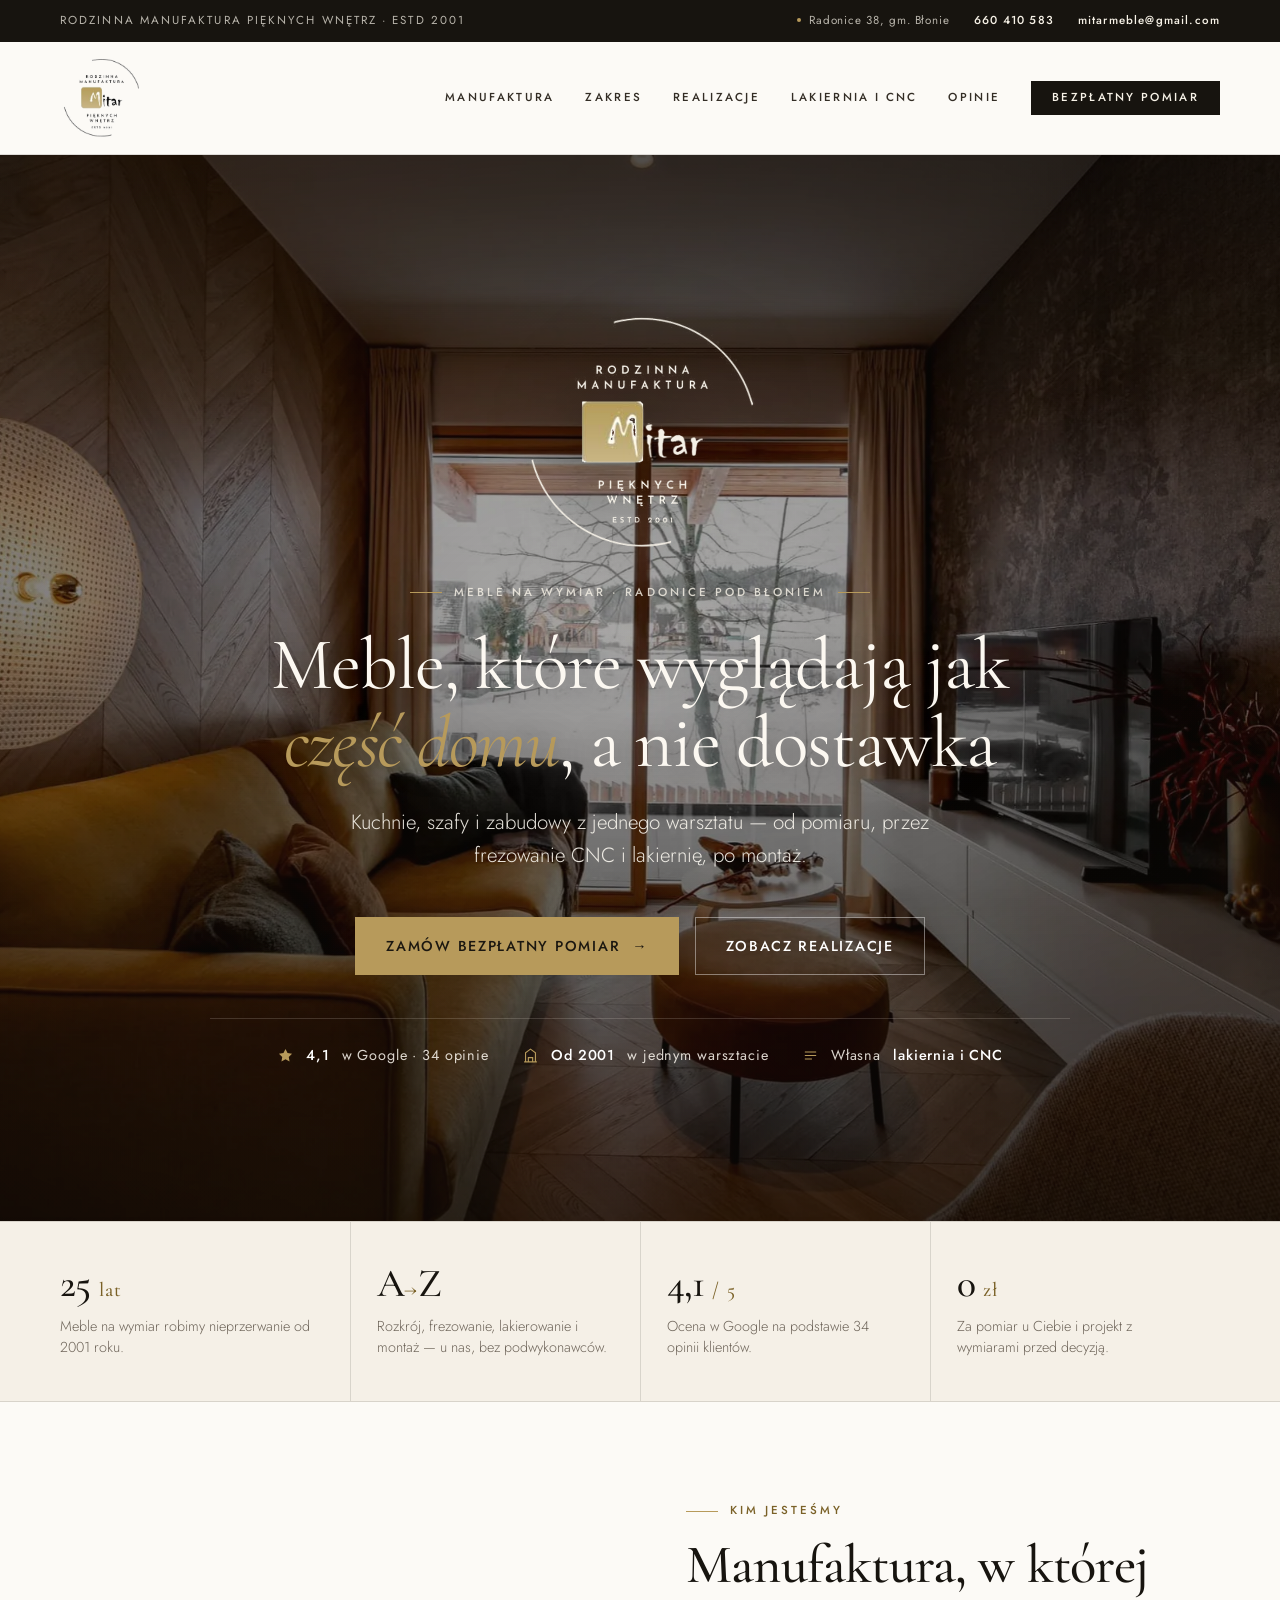
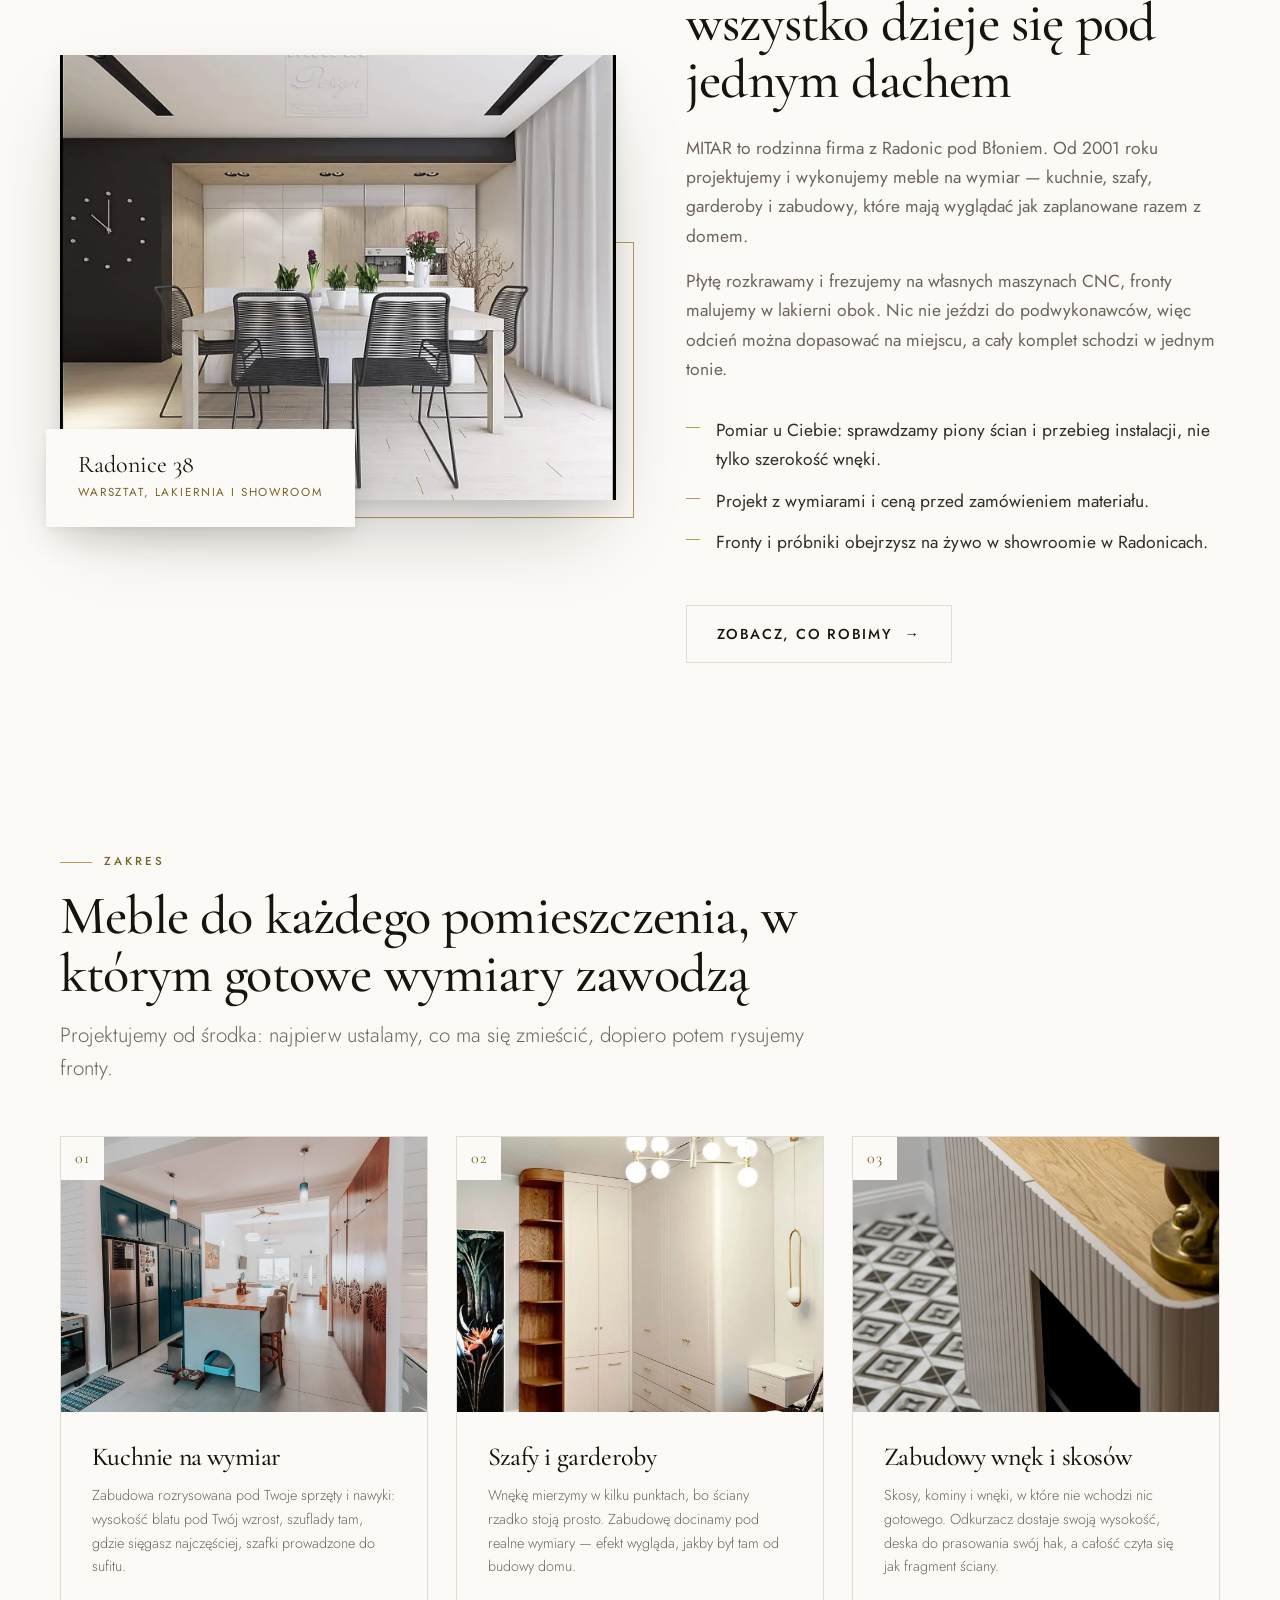
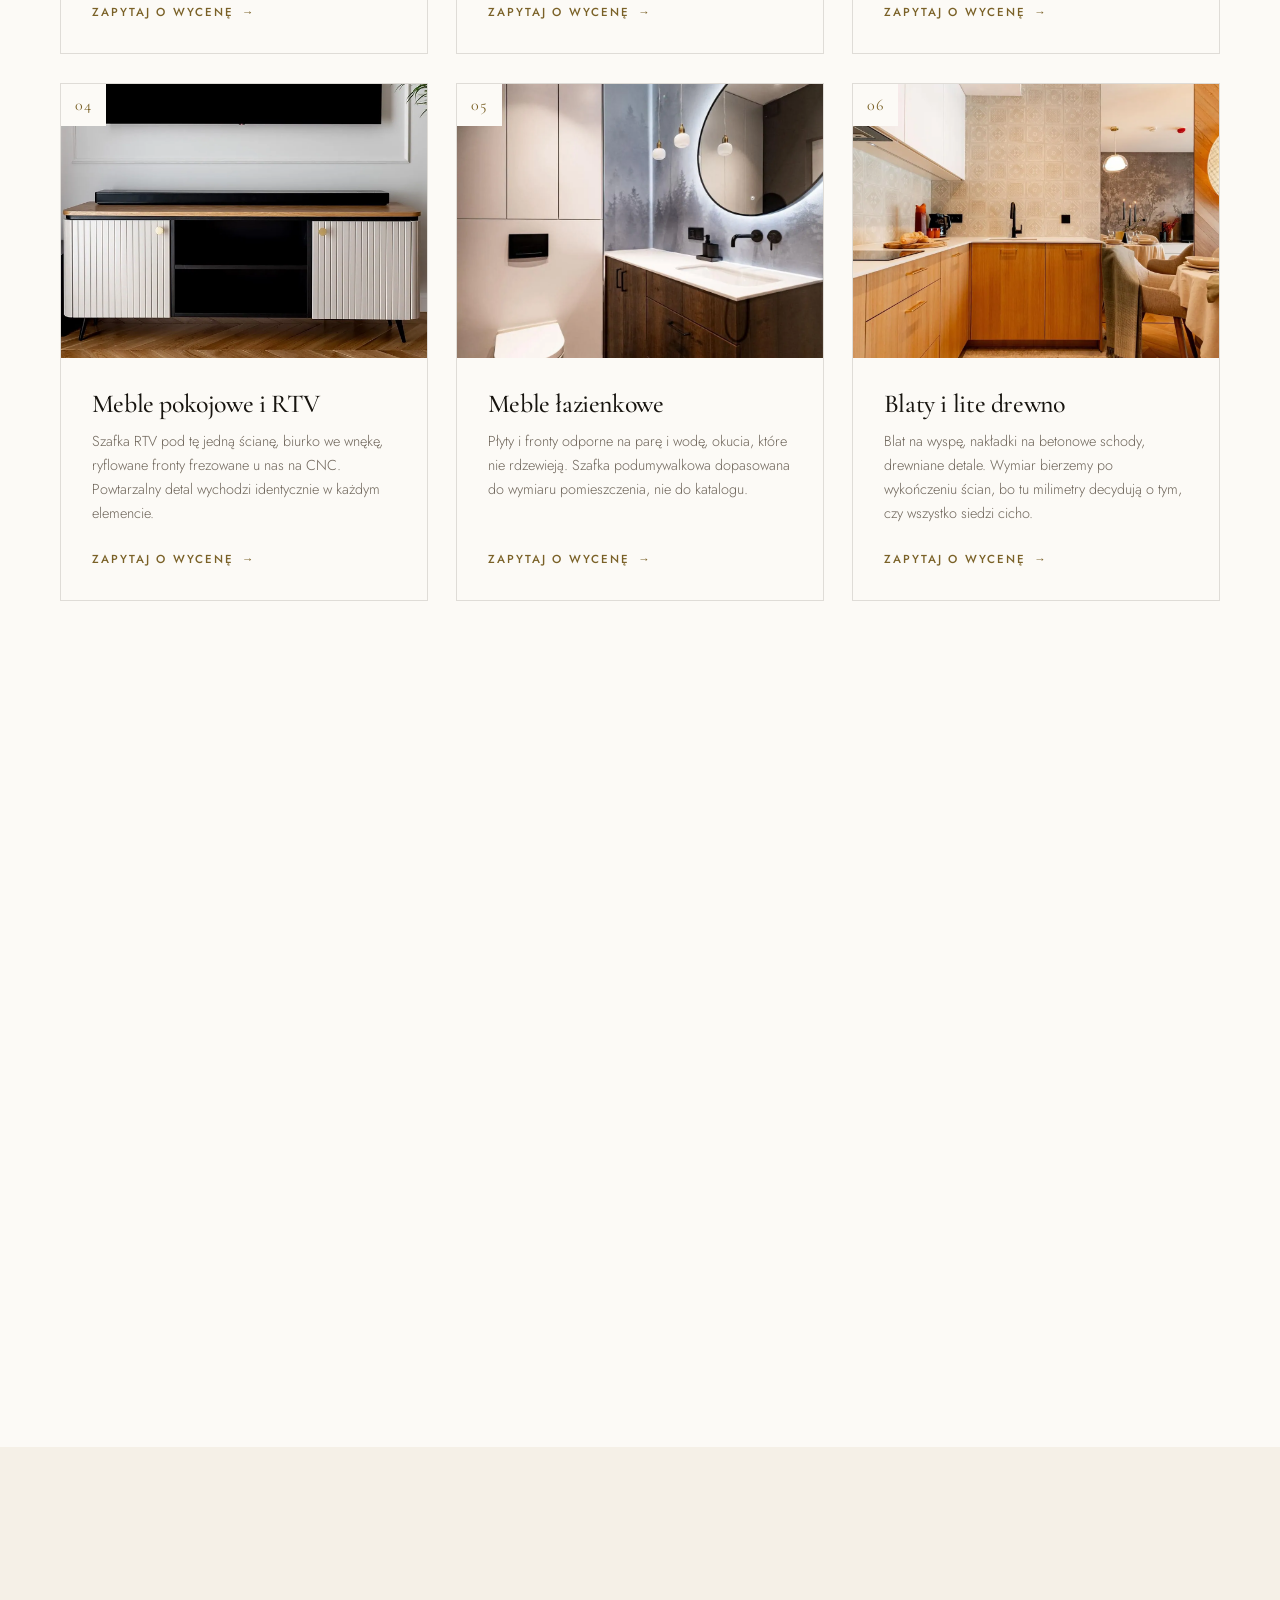
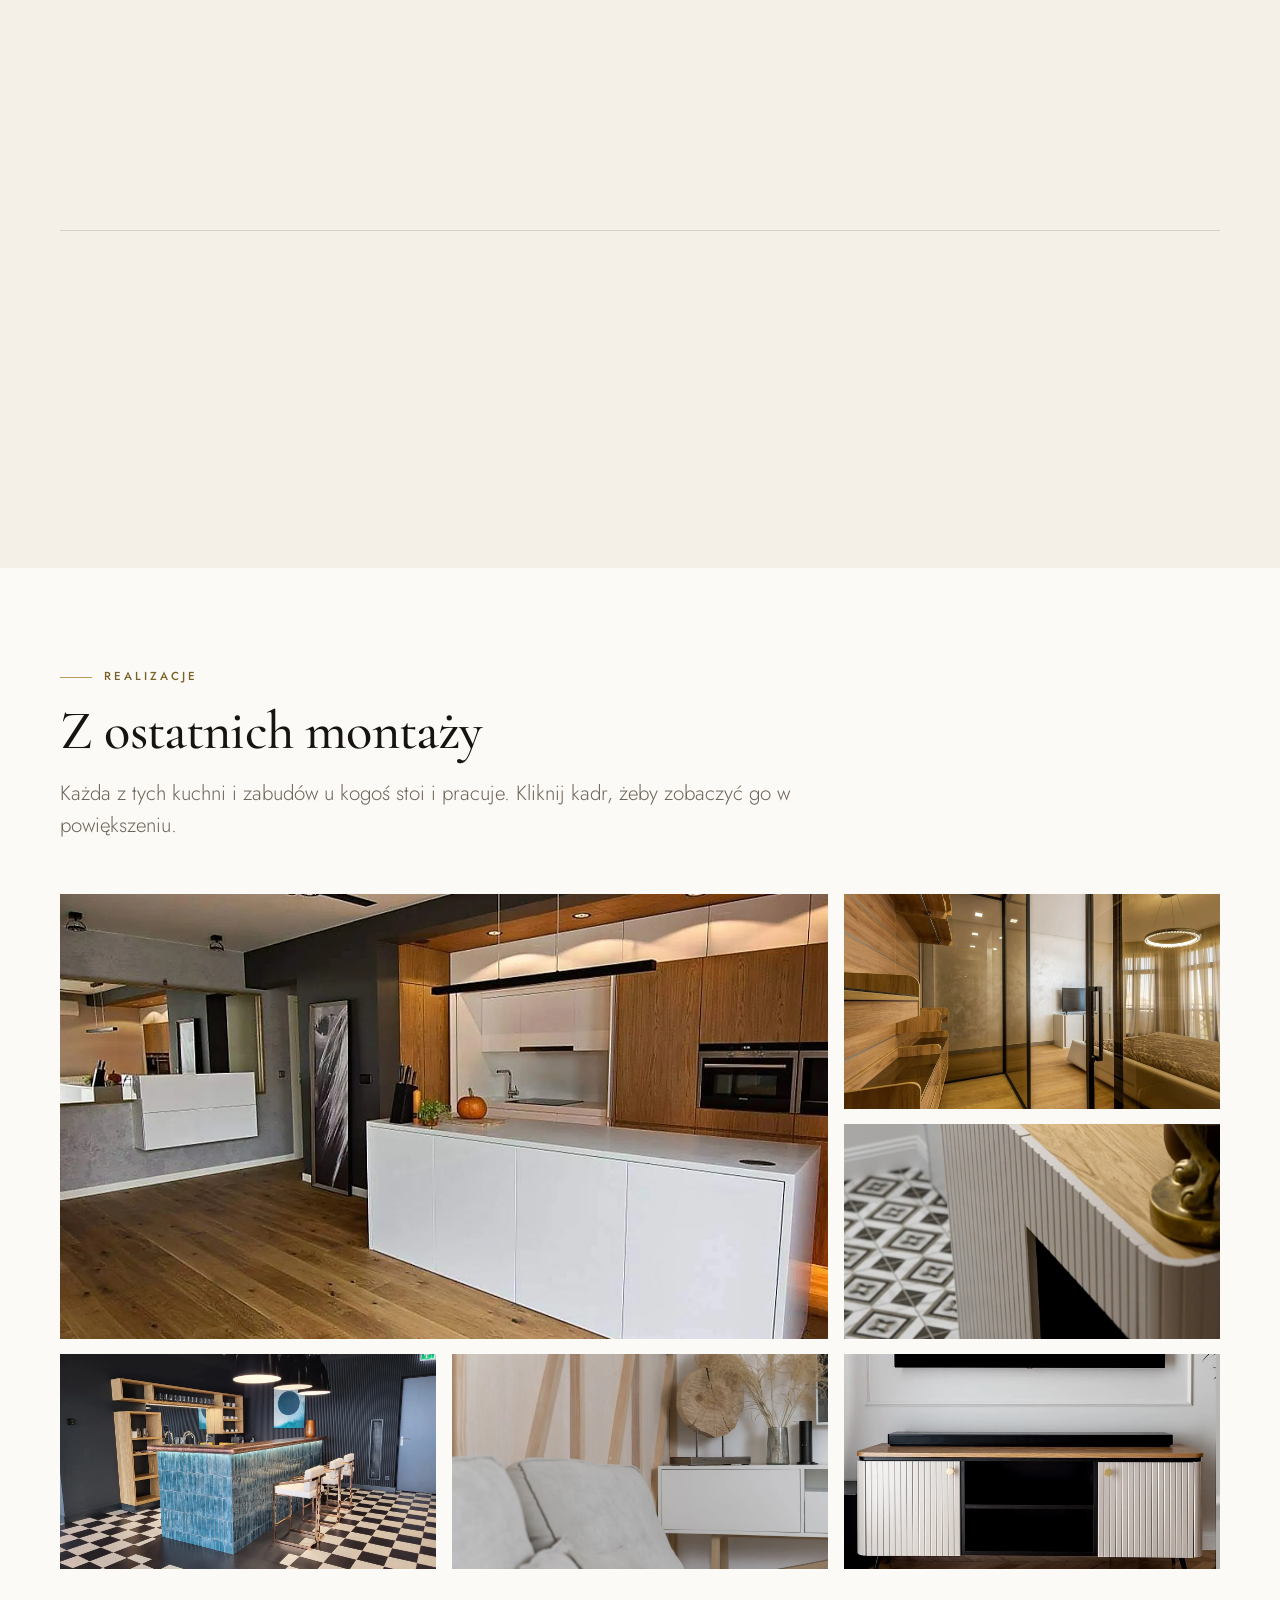
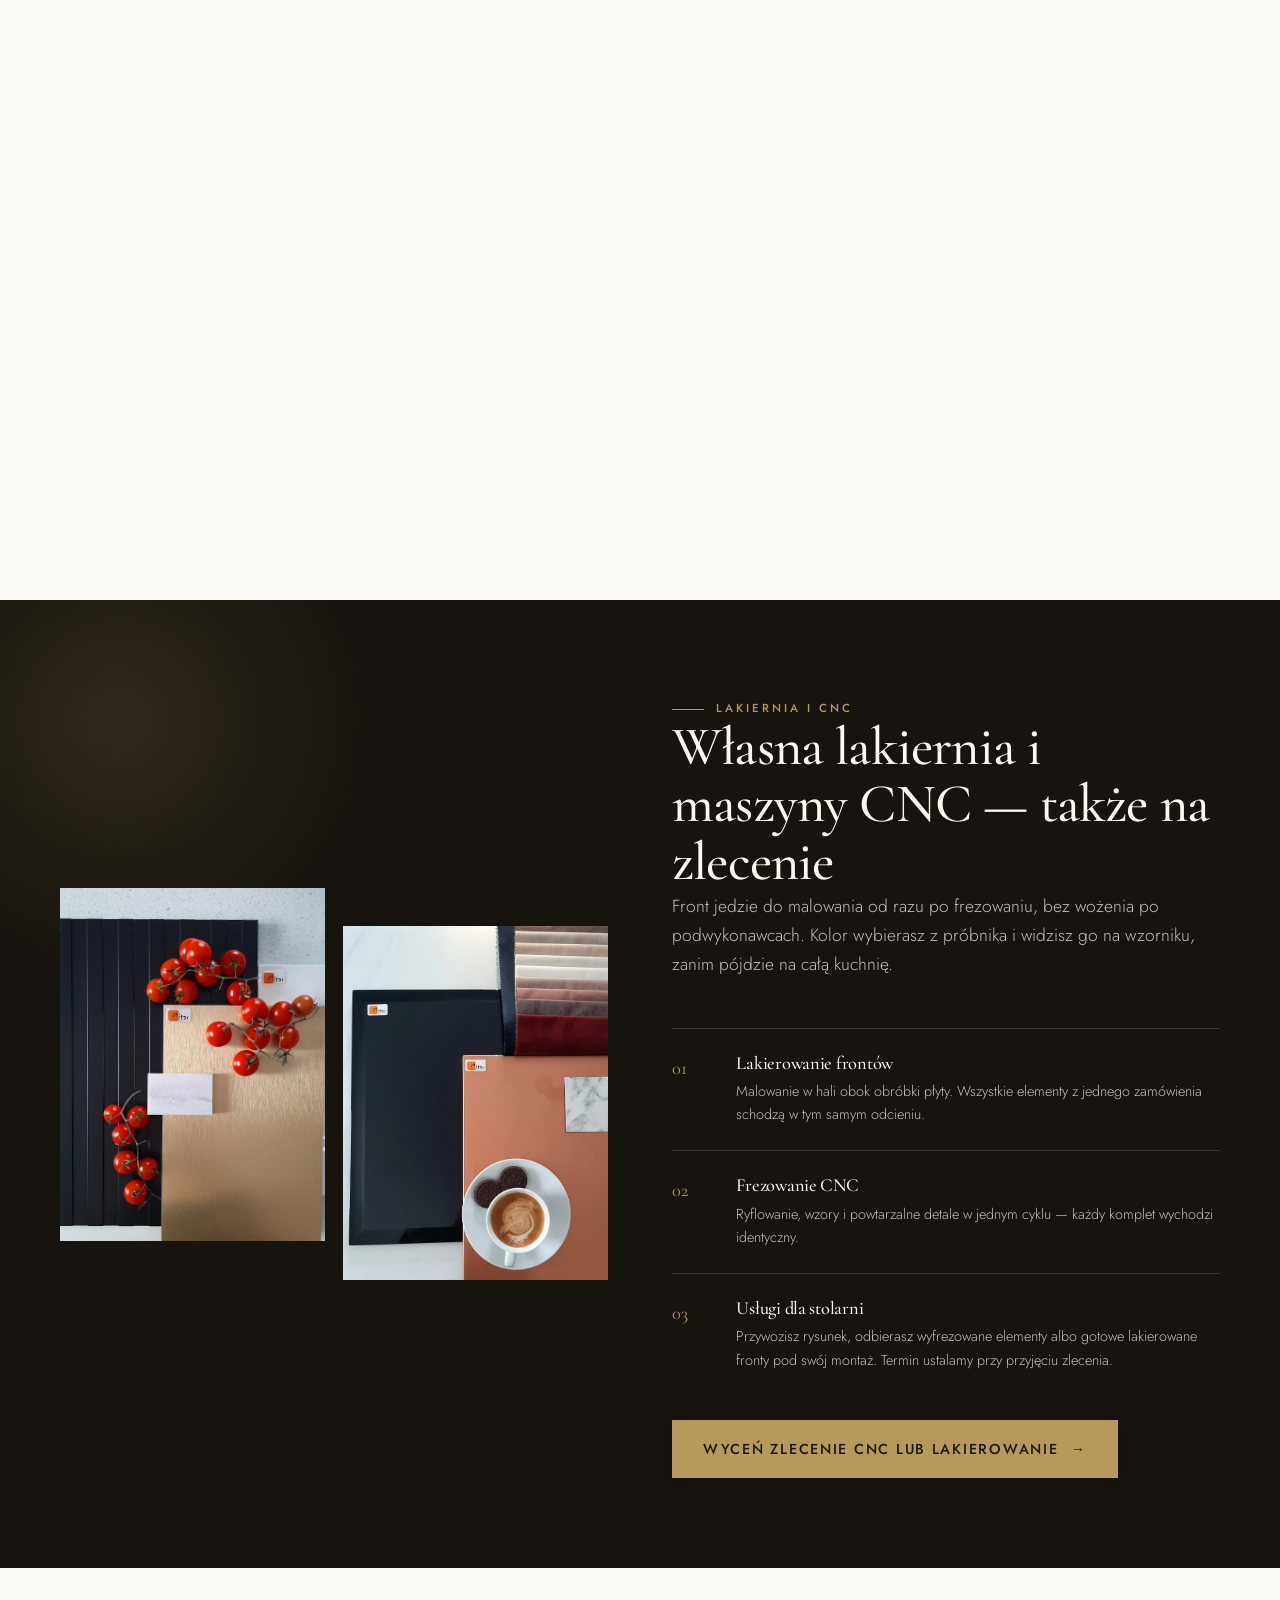
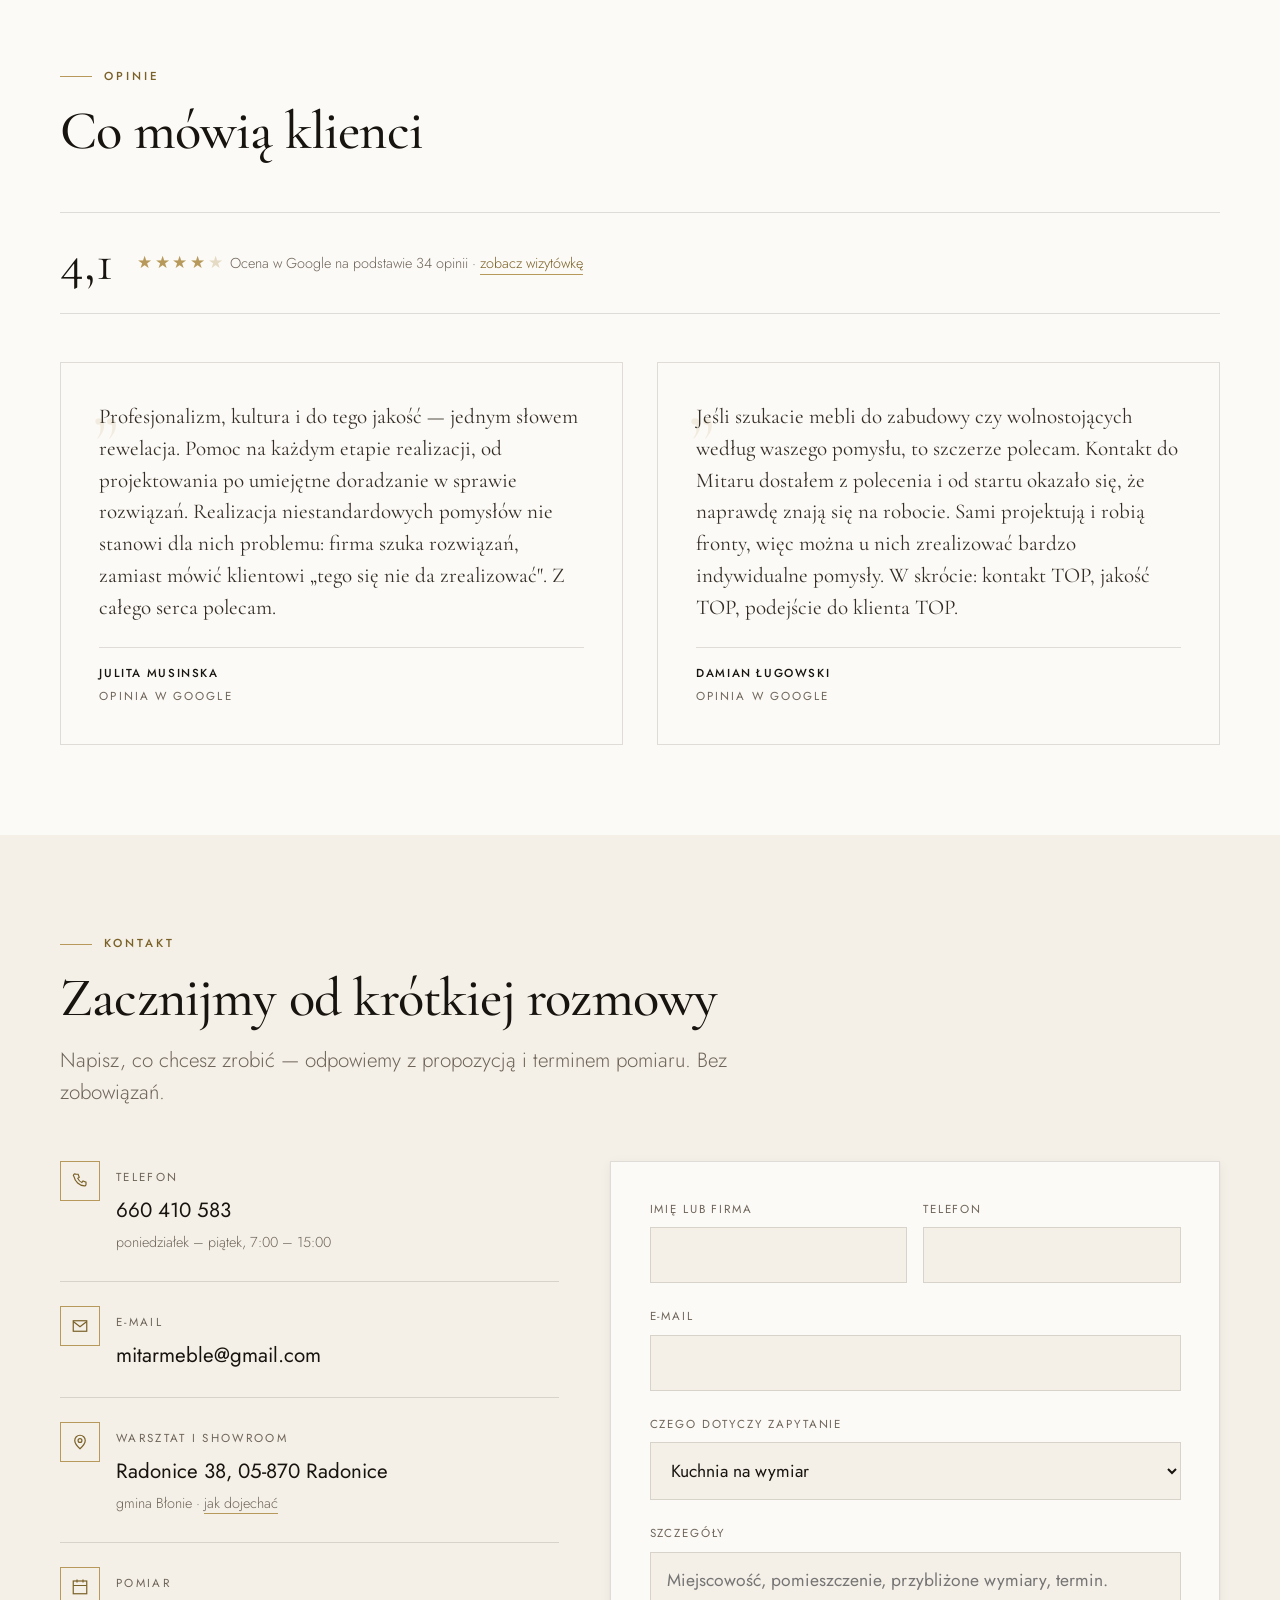
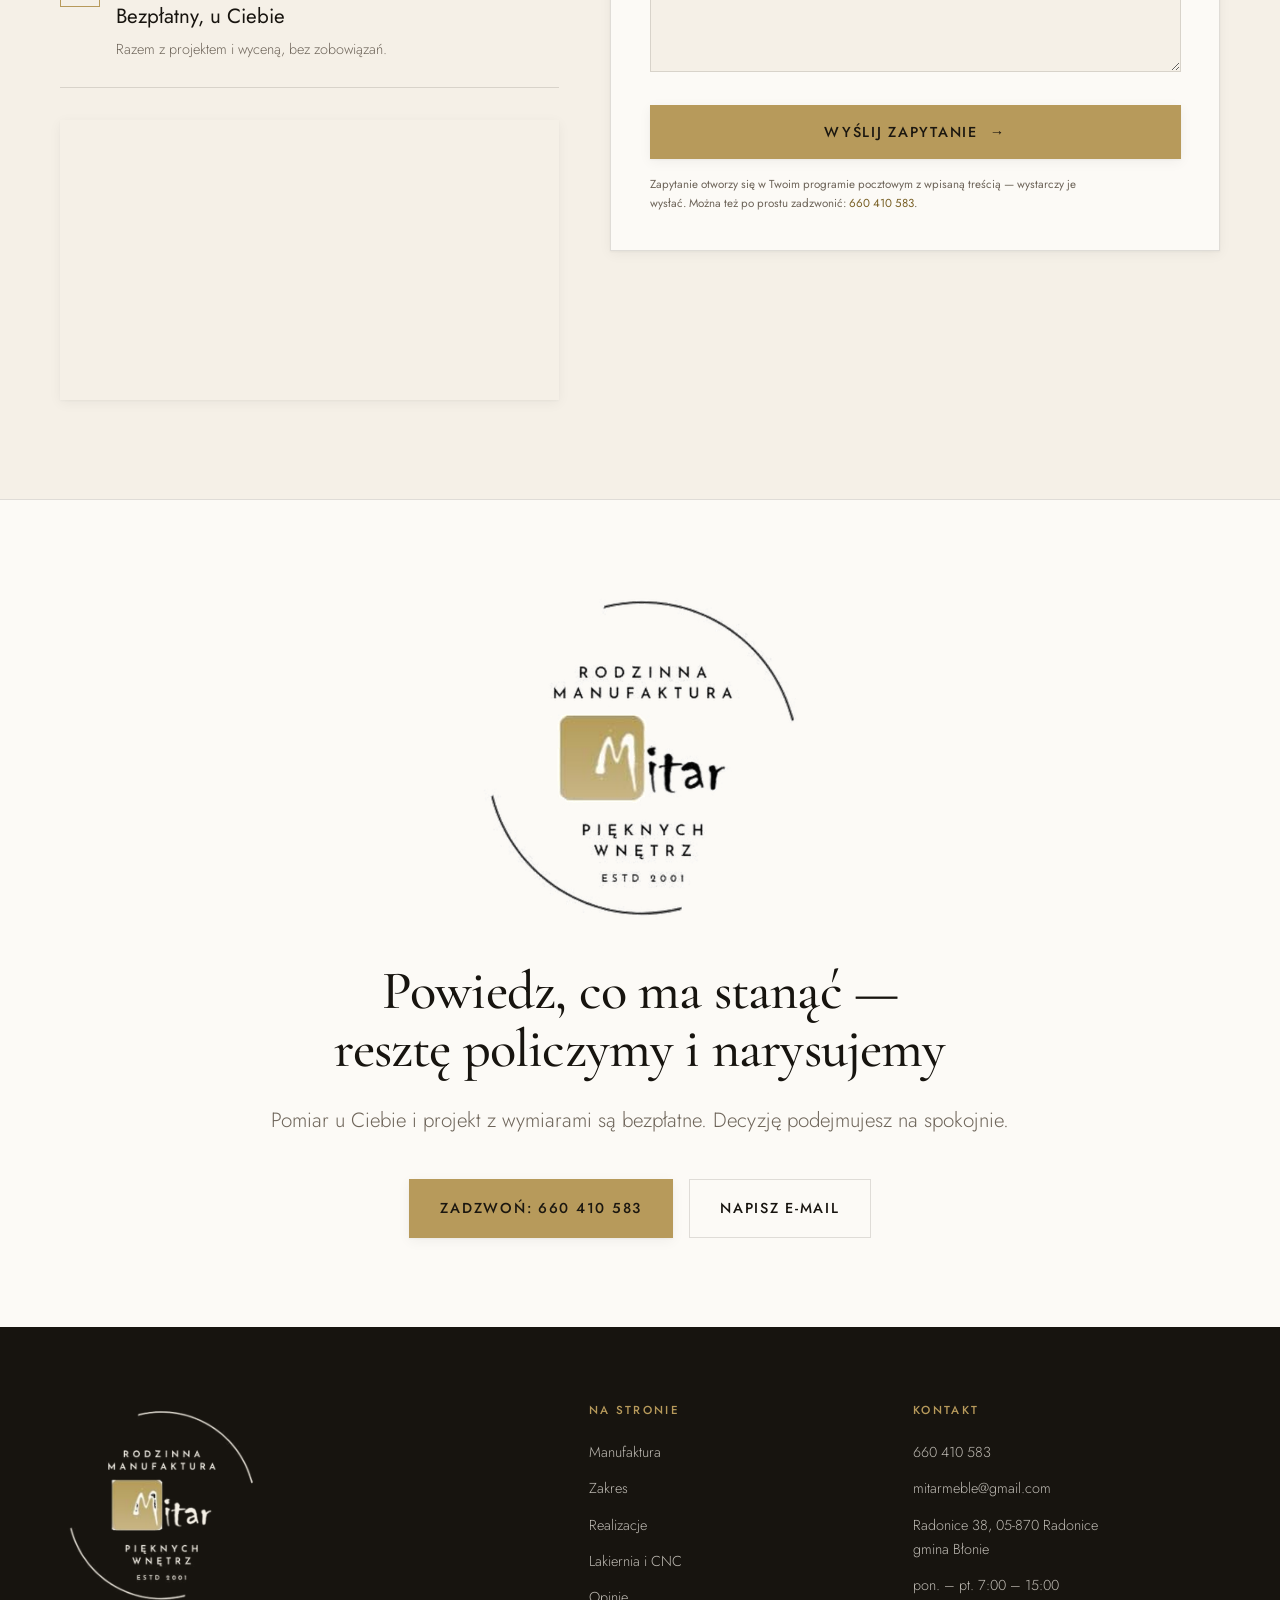
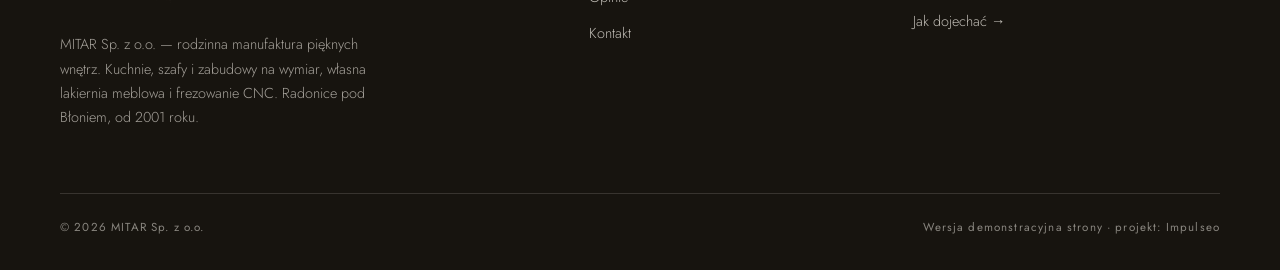
==== commit f2a876e1: "Nowe demo premium: onepage, znak marki jako bohater hero, galeria z lightboxem, sekcja lakierni i CN" ====
--- a/index.html
+++ b/index.html
@@ -3,156 +3,472 @@
 <head>
 <meta charset="UTF-8">
 <meta name="viewport" content="width=device-width, initial-scale=1.0">
-<title>Meble na wymiar, lakiernia meblowa i CNC Błonie | MITAR</title>
-<meta name="description" content="MITAR Radonice pod Błoniem: meble na wymiar, kuchnie, szafy i zabudowy, własna lakiernia meblowa i frezowanie CNC. Od 2001 roku. Zadzwoń: +48 660 410 583.">
+<meta name="robots" content="noindex,nofollow">
+<title>MITAR — meble na wymiar, lakiernia meblowa i CNC | Radonice pod Błoniem</title>
+<meta name="description" content="MITAR — rodzinna manufaktura pięknych wnętrz od 2001 roku. Kuchnie, szafy, garderoby i zabudowy na wymiar. Własna lakiernia meblowa i frezowanie CNC w Radonicach pod Błoniem. Bezpłatny pomiar i projekt: 660 410 583.">
+<meta name="theme-color" content="#17140F">
+<meta property="og:type" content="website">
+<meta property="og:title" content="MITAR — rodzinna manufaktura pięknych wnętrz">
+<meta property="og:description" content="Kuchnie, szafy i zabudowy na wymiar. Własna lakiernia meblowa i frezowanie CNC. Radonice pod Błoniem, od 2001 roku.">
+<meta property="og:image" content="img/hero.jpg">
+<link rel="icon" href="img/logo.png">
 <link rel="preconnect" href="https://fonts.googleapis.com">
 <link rel="preconnect" href="https://fonts.gstatic.com" crossorigin>
-<link href="https://fonts.googleapis.com/css2?family=Lora:wght@500;600;700&family=Manrope:wght@400;500;600&display=swap" rel="stylesheet">
+<link rel="preload" as="image" href="img/hero.webp" type="image/webp">
+<link href="https://fonts.googleapis.com/css2?family=Cormorant+Garamond:ital,wght@0,400;0,500;0,600;1,400&family=Jost:wght@300;400;500&display=swap" rel="stylesheet">
 <link rel="stylesheet" href="assets/styles.css">
 </head>
-<body>
-
-<header class="nav">
-  <div class="wrap nav-inner">
-    <a class="brand brand-has-logo" href="index.html"><img class="brand-logo" src="img/logo.jpg" alt="MITAR"></a>
-    <nav class="nav-links">
-      <a href="index.html" class="active">Strona główna</a>
-      <a href="realizacje.html">Realizacje</a>
-      <a href="oferta.html">Oferta</a>
-      <a href="o-nas.html">O nas</a>
-      <a href="kontakt.html">Kontakt</a>
-      <a href="kontakt.html" class="btn btn-accent">Zapytaj o wycenę</a>
+<body id="top">
+
+<!-- ============ PASEK UTILITY ============ -->
+<div class="util">
+  <div class="wrap">
+    <span class="util-left">Rodzinna manufaktura pięknych wnętrz · ESTD 2001</span>
+    <span class="util-right">
+      <span class="sep"><span class="dot"></span>Radonice 38, gm. Błonie</span>
+      <a href="tel:+48660410583">660 410 583</a>
+      <a href="mailto:mitarmeble@gmail.com">mitarmeble@gmail.com</a>
+    </span>
+  </div>
+</div>
+
+<!-- ============ NAWIGACJA ============ -->
+<header class="nav" id="nav">
+  <div class="wrap">
+    <a class="brand" href="#top" aria-label="MITAR — strona główna">
+      <img src="img/logo.png" alt="MITAR — rodzinna manufaktura pięknych wnętrz" width="323" height="330">
+    </a>
+    <nav class="nav-links" id="navLinks">
+      <a href="#manufaktura">Manufaktura</a>
+      <a href="#zakres">Zakres</a>
+      <a href="#realizacje">Realizacje</a>
+      <a href="#lakiernia">Lakiernia i CNC</a>
+      <a href="#opinie">Opinie</a>
+      <a href="#kontakt" class="btn btn-dark btn-sm">Bezpłatny pomiar</a>
     </nav>
-    <button class="nav-toggle" aria-label="Menu"><span></span><span></span><span></span></button>
+    <button class="nav-toggle" id="navToggle" aria-label="Menu" aria-expanded="false"><span></span><span></span><span></span></button>
   </div>
 </header>
 
-<section class="hero-cine">
-  <img src="img/hero.jpg" alt="MITAR - Od 25 lat robimy meble pod konkretne wnętrza. ">
-  <div class="wrap">
-    <div class="hero-copy">
-      <span class="eyebrow">Meble na wymiar · od 2001</span>
-      <h1>Od 25 lat robimy meble pod konkretne wnętrza. </h1>
-      <p class="lead">Kuchnie, szafy i zabudowy z warsztatu w Radonicach pod Błoniem. Frezowanie, lakierowanie i montaż robimy u siebie, od 2001 roku.</p>
-      <div class="hero-actions">
-        <a href="realizacje.html" class="btn btn-accent">Zobacz realizacje <span class="arr">→</span></a>
-        <a href="kontakt.html" class="btn btn-ghost" style="color:#fff;border-color:rgba(255,255,255,.45)">Zapytaj o wycenę</a>
-      </div>
-      <div style="margin-top:var(--space-6);color:#fff;font-weight:600;letter-spacing:.02em;opacity:.92"><svg class="ico-star" width="14" height="14" viewBox="0 0 24 24" style="vertical-align:-2px" aria-hidden="true"><path d="M12 2.8l2.85 5.8 6.4.93-4.63 4.5 1.1 6.37L12 17.4l-5.72 3 1.1-6.37-4.63-4.5 6.4-.93L12 2.8Z" fill="currentColor"/></svg> Ocena 4,1 w Google · 34 opinie</div>
-    </div>
-  </div>
-</section>
-<section class="strip" style="padding-block:0">
-  <div class="wrap">
-    <div class="item reveal"><div class="k">Bezpłatny pomiar i projekt</div><div class="v"></div></div>
-    <div class="item reveal"><div class="k">Własna lakiernia i CNC</div><div class="v"></div></div>
-    <div class="item reveal"><div class="k">Jedna cena za całość</div><div class="v"></div></div>
-    <div class="item reveal"><div class="k">Gwarancja na meble i montaż</div><div class="v"></div></div>
-  </div>
-</section>
+<!-- ============ HERO ============ -->
+<section class="hero">
+  <div class="hero-bg">
+    <picture>
+      <source srcset="img/hero.webp" type="image/webp">
+      <img src="img/hero.jpg" alt="Salon z zabudową na wymiar wykonaną przez MITAR" width="2000" height="1330" fetchpriority="high">
+    </picture>
+  </div>
+  <div class="wrap">
+    <img class="hero-mark" src="img/logo-light.png" alt="MITAR — rodzinna manufaktura pięknych wnętrz, od 2001" width="323" height="330">
+    <span class="eyebrow">Meble na wymiar · Radonice pod Błoniem</span>
+    <h1>Meble, które wyglądają jak <em>część domu</em>, a nie dostawka</h1>
+    <p class="lead">Kuchnie, szafy i zabudowy z jednego warsztatu — od pomiaru, przez frezowanie CNC i lakiernię, po montaż.</p>
+    <div class="hero-actions">
+      <a href="#kontakt" class="btn btn-gold">Zamów bezpłatny pomiar <span class="arr">→</span></a>
+      <a href="#realizacje" class="btn btn-ghost-light">Zobacz realizacje</a>
+    </div>
+    <div class="hero-facts">
+      <span class="f"><svg viewBox="0 0 24 24" aria-hidden="true"><path d="M12 2.8l2.85 5.8 6.4.93-4.63 4.5 1.1 6.37L12 17.4l-5.72 3 1.1-6.37-4.63-4.5 6.4-.93L12 2.8Z" fill="currentColor"/></svg> <b>4,1</b> w Google · 34 opinie</span>
+      <span class="f"><svg viewBox="0 0 24 24" fill="none" stroke="currentColor" stroke-width="1.6" aria-hidden="true"><path d="M3 21h18M5 21V8l7-5 7 5v13M9 21v-6h6v6"/></svg> <b>Od 2001</b> w jednym warsztacie</span>
+      <span class="f"><svg viewBox="0 0 24 24" fill="none" stroke="currentColor" stroke-width="1.6" aria-hidden="true"><path d="M4 7h16M4 12h16M4 17h10"/></svg> Własna <b>lakiernia i CNC</b></span>
+    </div>
+  </div>
+</section>
+
+<!-- ============ PASEK FAKTÓW ============ -->
+<section class="strip">
+  <div class="wrap">
+    <div class="it reveal"><div class="n">25 <small>lat</small></div><div class="t">Meble na wymiar robimy nieprzerwanie od 2001 roku.</div></div>
+    <div class="it reveal" data-d="1"><div class="n">A<small>→</small>Z</div><div class="t">Rozkrój, frezowanie, lakierowanie i montaż — u nas, bez podwykonawców.</div></div>
+    <div class="it reveal" data-d="2"><div class="n">4,1 <small>/ 5</small></div><div class="t">Ocena w Google na podstawie 34 opinii klientów.</div></div>
+    <div class="it reveal" data-d="3"><div class="n">0 <small>zł</small></div><div class="t">Za pomiar u Ciebie i projekt z wymiarami przed decyzją.</div></div>
+  </div>
+</section>
+
+<!-- ============ MANUFAKTURA ============ -->
+<section id="manufaktura">
+  <div class="wrap split">
+    <div class="split-art reveal">
+      <div class="ph">
+        <picture>
+          <source srcset="img/about.webp" type="image/webp">
+          <img src="img/about.jpg" alt="Showroom MITAR w Radonicach — zabudowa z frontami lakierowanymi" loading="lazy" width="1400" height="1376">
+        </picture>
+      </div>
+      <span class="frame" aria-hidden="true"></span>
+      <div class="badge"><div class="k">Radonice 38</div><div class="v">Warsztat, lakiernia i showroom</div></div>
+    </div>
+    <div class="split-copy reveal" data-d="1">
+      <span class="eyebrow">Kim jesteśmy</span>
+      <h2>Manufaktura, w której wszystko dzieje się pod jednym dachem</h2>
+      <p class="muted">MITAR to rodzinna firma z Radonic pod Błoniem. Od 2001 roku projektujemy i wykonujemy meble na wymiar — kuchnie, szafy, garderoby i zabudowy, które mają wyglądać jak zaplanowane razem z domem.</p>
+      <p class="muted">Płytę rozkrawamy i frezujemy na własnych maszynach CNC, fronty malujemy w lakierni obok. Nic nie jeździ do podwykonawców, więc odcień można dopasować na miejscu, a cały komplet schodzi w jednym tonie.</p>
+      <ul class="checks">
+        <li>Pomiar u Ciebie: sprawdzamy piony ścian i przebieg instalacji, nie tylko szerokość wnęki.</li>
+        <li>Projekt z wymiarami i ceną przed zamówieniem materiału.</li>
+        <li>Fronty i próbniki obejrzysz na żywo w showroomie w Radonicach.</li>
+      </ul>
+      <a href="#zakres" class="btn btn-ghost">Zobacz, co robimy <span class="arr">→</span></a>
+    </div>
+  </div>
+</section>
+
+<!-- ============ ZAKRES ============ -->
+<section id="zakres" class="process" style="background:var(--paper)">
+  <div class="wrap">
+    <div class="head reveal">
+      <span class="eyebrow">Zakres</span>
+      <h2>Meble do każdego pomieszczenia, w którym gotowe wymiary zawodzą</h2>
+      <p>Projektujemy od środka: najpierw ustalamy, co ma się zmieścić, dopiero potem rysujemy fronty.</p>
+    </div>
+    <div class="svc-grid">
+      <a class="svc reveal" href="#kontakt">
+        <div class="ph"><span class="no">01</span>
+          <picture><source srcset="img/g12.webp" type="image/webp"><img src="img/g12.jpg" alt="Kuchnia na wymiar z wyspą" loading="lazy" width="1500" height="1000"></picture>
+        </div>
+        <div class="bd">
+          <h3>Kuchnie na wymiar</h3>
+          <p>Zabudowa rozrysowana pod Twoje sprzęty i nawyki: wysokość blatu pod Twój wzrost, szuflady tam, gdzie sięgasz najczęściej, szafki prowadzone do sufitu.</p>
+          <span class="more">Zapytaj o wycenę <span class="arr">→</span></span>
+        </div>
+      </a>
+      <a class="svc reveal" data-d="1" href="#kontakt">
+        <div class="ph"><span class="no">02</span>
+          <picture><source srcset="img/g10.webp" type="image/webp"><img src="img/g10.jpg" alt="Szafa i zabudowa narożna w sypialni" loading="lazy" width="1035" height="1500"></picture>
+        </div>
+        <div class="bd">
+          <h3>Szafy i garderoby</h3>
+          <p>Wnękę mierzymy w kilku punktach, bo ściany rzadko stoją prosto. Zabudowę docinamy pod realne wymiary — efekt wygląda, jakby był tam od budowy domu.</p>
+          <span class="more">Zapytaj o wycenę <span class="arr">→</span></span>
+        </div>
+      </a>
+      <a class="svc reveal" data-d="2" href="#kontakt">
+        <div class="ph"><span class="no">03</span>
+          <picture><source srcset="img/g9.webp" type="image/webp"><img src="img/g9.jpg" alt="Obudowa kominka z ryflowanym frontem" loading="lazy" width="909" height="1500"></picture>
+        </div>
+        <div class="bd">
+          <h3>Zabudowy wnęk i skosów</h3>
+          <p>Skosy, kominy i wnęki, w które nie wchodzi nic gotowego. Odkurzacz dostaje swoją wysokość, deska do prasowania swój hak, a całość czyta się jak fragment ściany.</p>
+          <span class="more">Zapytaj o wycenę <span class="arr">→</span></span>
+        </div>
+      </a>
+      <a class="svc reveal" href="#kontakt">
+        <div class="ph"><span class="no">04</span>
+          <picture><source srcset="img/g7.webp" type="image/webp"><img src="img/g7.jpg" alt="Komoda RTV z frezowanym frontem" loading="lazy" width="1400" height="988"></picture>
+        </div>
+        <div class="bd">
+          <h3>Meble pokojowe i RTV</h3>
+          <p>Szafka RTV pod tę jedną ścianę, biurko we wnękę, ryflowane fronty frezowane u nas na CNC. Powtarzalny detal wychodzi identycznie w każdym elemencie.</p>
+          <span class="more">Zapytaj o wycenę <span class="arr">→</span></span>
+        </div>
+      </a>
+      <a class="svc reveal" data-d="1" href="#kontakt">
+        <div class="ph"><span class="no">05</span>
+          <picture><source srcset="img/g4.webp" type="image/webp"><img src="img/g4.jpg" alt="Zabudowa łazienkowa z drewnianym frontem" loading="lazy" width="998" height="1500"></picture>
+        </div>
+        <div class="bd">
+          <h3>Meble łazienkowe</h3>
+          <p>Płyty i fronty odporne na parę i wodę, okucia, które nie rdzewieją. Szafka podumywalkowa dopasowana do wymiaru pomieszczenia, nie do katalogu.</p>
+          <span class="more">Zapytaj o wycenę <span class="arr">→</span></span>
+        </div>
+      </a>
+      <a class="svc reveal" data-d="2" href="#kontakt">
+        <div class="ph"><span class="no">06</span>
+          <picture><source srcset="img/g5.webp" type="image/webp"><img src="img/g5.jpg" alt="Kuchnia z frontami z litego drewna" loading="lazy" width="997" height="1500"></picture>
+        </div>
+        <div class="bd">
+          <h3>Blaty i lite drewno</h3>
+          <p>Blat na wyspę, nakładki na betonowe schody, drewniane detale. Wymiar bierzemy po wykończeniu ścian, bo tu milimetry decydują o tym, czy wszystko siedzi cicho.</p>
+          <span class="more">Zapytaj o wycenę <span class="arr">→</span></span>
+        </div>
+      </a>
+    </div>
+  </div>
+</section>
+
+<!-- ============ MILIMETRY / SPLIT 2 ============ -->
 <section>
-  <div class="wrap split">
-    <div class="split-art reveal"><img src="img/g11.jpg" alt="MITAR - realizacja" loading="lazy"></div>
+  <div class="wrap split rev">
+    <div class="split-art reveal" data-d="1">
+      <div class="ph">
+        <picture><source srcset="img/g8.webp" type="image/webp"><img src="img/g8.jpg" alt="Biała zabudowa przedpokoju na wymiar" loading="lazy" width="1055" height="1492"></picture>
+      </div>
+      <span class="frame" aria-hidden="true"></span>
+    </div>
     <div class="split-copy reveal">
-      <span class="eyebrow">Kim jesteśmy</span>
-      <h2>Kto to robi</h2>
-      <p class="muted">Meble robimy od 25 lat. Zaczynamy od rozmowy u Ciebie w domu: gdzie co ma stać i jak chodzą drzwi obok.</p>
-      <p class="muted">Dopiero potem siadamy do projektu. Z warsztatu mebel wyjeżdża, kiedy pasuje co do milimetra - zły wymiar to nasz problem, nie Twój.</p>
-      <a href="o-nas.html" class="btn btn-ghost">Poznaj nas <span class="arr">→</span></a>
-    </div>
-  </div>
-</section>
-<section class="gateways-band">
-  <div class="wrap">
-    <div class="gateways">
-      <a href="oferta.html" class="gateway reveal"><img src="img/g12.jpg" alt="Kuchnia z wyspą" loading="lazy"><span class="g-ttl">Kuchnie na wymiar</span></a>
-      <a href="oferta.html" class="gateway reveal"><img src="img/g13.jpg" alt="Meble pokojowe i zabudowa RTV" loading="lazy"><span class="g-ttl">Meble pokojowe i RTV</span></a>
-      <a href="oferta.html" class="gateway reveal"><img src="img/g8.jpg" alt="Szafy i zabudowy na wymiar" loading="lazy"><span class="g-ttl">Szafy i zabudowy</span></a>
-      <a href="oferta.html" class="gateway reveal"><img src="img/g6.jpg" alt="Lakiernia meblowa i frezowanie CNC" loading="lazy"><span class="g-ttl">Lakiernia i frezowanie CNC</span></a>
-    </div>
-  </div>
-</section>
-<section>
+      <span class="eyebrow">Jak to robimy</span>
+      <h2>Mebel wyjeżdża z warsztatu, kiedy pasuje co do milimetra</h2>
+      <p class="muted">Zaczynamy od rozmowy u Ciebie: gdzie co ma stać, jak chodzą drzwi obok, którędy biegną rury. Dopiero potem siadamy do projektu.</p>
+      <p class="muted">Zły wymiar to nasz problem, nie Twój — dlatego wolimy poświęcić godzinę na pomiar niż tydzień na poprawki. Montaż kończymy z Tobą na miejscu, sprawdzając każdą szufladę i zawias.</p>
+      <ul class="checks">
+        <li>Frezowanie i lakierowanie w jednej hali — jeden odcień w całym zamówieniu.</li>
+        <li>Terminy ustalane przy przyjęciu zlecenia, nie po fakcie.</li>
+        <li>Gwarancja na meble i montaż.</li>
+      </ul>
+    </div>
+  </div>
+</section>
+
+<!-- ============ PROCES ============ -->
+<section class="process">
+  <div class="wrap">
+    <div class="head reveal">
+      <span class="eyebrow">Proces</span>
+      <h2>Pięć kroków od rozmowy do gotowej zabudowy</h2>
+      <p>Na każdym etapie wiesz, co się dzieje i ile to kosztuje. Pomiar i projekt są bezpłatne i do niczego nie zobowiązują.</p>
+    </div>
+    <div class="steps">
+      <div class="step reveal"><div class="no">01</div><h3>Rozmowa</h3><p>Opowiadasz, co i gdzie ma stanąć. Podpowiadamy rozwiązania, które sprawdziły się u innych.</p></div>
+      <div class="step reveal" data-d="1"><div class="no">02</div><h3>Pomiar i projekt</h3><p>Przyjeżdżamy z miarą, sprawdzamy piony i instalacje. Dostajesz rysunek z wymiarami i cenę.</p></div>
+      <div class="step reveal" data-d="2"><div class="no">03</div><h3>Materiał i kolor</h3><p>Płytę, fronty i odcień lakieru wybierasz z próbników — na żywo, w showroomie w Radonicach.</p></div>
+      <div class="step reveal" data-d="3"><div class="no">04</div><h3>Produkcja</h3><p>Rozkrój, frezowanie CNC i lakierowanie w naszej hali. Elementy z jednego zamówienia schodzą razem.</p></div>
+      <div class="step reveal" data-d="3"><div class="no">05</div><h3>Montaż</h3><p>Wnosimy, składamy i regulujemy u Ciebie. Zdjęcia robimy dopiero, gdy zniknie ostatni karton.</p></div>
+    </div>
+  </div>
+</section>
+
+<!-- ============ REALIZACJE ============ -->
+<section id="realizacje">
   <div class="wrap">
     <div class="head reveal">
       <span class="eyebrow">Realizacje</span>
       <h2>Z ostatnich montaży</h2>
-      <p>Każda z tych kuchni i szaf u kogoś stoi i pracuje. Zdjęcia robimy po montażu, jak zniknie ostatni karton.</p>
-    </div>
-    <div class="gallery">
-      <div class="tile t-two3 reveal"><img src="img/g1.jpg" alt="Kuchnia z wyspą na wymiar" loading="lazy"><div class="cap">Kuchnia z wyspą na wymiar</div></div>
-      <div class="tile t-third reveal"><img src="img/g2.jpg" alt="Zabudowa barowa w lokalu" loading="lazy"><div class="cap">Zabudowa barowa w lokalu</div></div>
-      <div class="tile t-third reveal"><img src="img/g3.jpg" alt="Fronty lakierowane z naszej lakierni" loading="lazy"><div class="cap">Fronty lakierowane z naszej lakierni</div></div>
-      <div class="tile t-third reveal"><img src="img/g4.jpg" alt="Zabudowa łazienkowa" loading="lazy"><div class="cap">Zabudowa łazienkowa</div></div>
-      <div class="tile t-third reveal"><img src="img/g5.jpg" alt="Kuchnia w drewnie" loading="lazy"><div class="cap">Kuchnia w drewnie</div></div>
-    </div>
-    <div style="margin-top:var(--space-7)" class="reveal"><a href="realizacje.html" class="btn btn-accent">Pełna galeria <span class="arr">→</span></a></div>
-  </div>
-</section>
-<section class="trust">
+      <p>Każda z tych kuchni i zabudów u kogoś stoi i pracuje. Kliknij kadr, żeby zobaczyć go w powiększeniu.</p>
+    </div>
+    <div class="gallery" id="gallery">
+      <figure class="tile t-8 t-r2 reveal" data-full="img/g1.jpg" data-cap="Kuchnia z wyspą na wymiar">
+        <picture><source srcset="img/g1.webp" type="image/webp"><img src="img/g1.jpg" alt="Kuchnia z wyspą na wymiar" loading="lazy" width="1400" height="900"></picture>
+        <figcaption class="cap">Kuchnia z wyspą<small>Fronty białe, korpusy do sufitu</small></figcaption>
+      </figure>
+      <figure class="tile t-4 reveal" data-d="1" data-full="img/g11.jpg" data-cap="Szafa z drzwiami przesuwnymi">
+        <picture><source srcset="img/g11.webp" type="image/webp"><img src="img/g11.jpg" alt="Szafa z drzwiami przesuwnymi i drewnianą zabudową" loading="lazy" width="1500" height="1001"></picture>
+        <figcaption class="cap">Szafa przesuwna<small>Lustro i drewno</small></figcaption>
+      </figure>
+      <figure class="tile t-4 reveal" data-d="2" data-full="img/g9.jpg" data-cap="Obudowa kominka z ryflowanym frontem">
+        <picture><source srcset="img/g9.webp" type="image/webp"><img src="img/g9.jpg" alt="Obudowa kominka z ryflowanym frontem" loading="lazy" width="909" height="1500"></picture>
+        <figcaption class="cap">Obudowa kominka<small>Ryflowany front</small></figcaption>
+      </figure>
+      <figure class="tile t-4 reveal" data-full="img/g2.jpg" data-cap="Zabudowa barowa w lokalu">
+        <picture><source srcset="img/g2.webp" type="image/webp"><img src="img/g2.jpg" alt="Zabudowa barowa w lokalu gastronomicznym" loading="lazy" width="1500" height="1125"></picture>
+        <figcaption class="cap">Zabudowa barowa<small>Realizacja w lokalu</small></figcaption>
+      </figure>
+      <figure class="tile t-4 reveal" data-d="1" data-full="img/g14.jpg" data-cap="Komoda z frezowanym frontem">
+        <picture><source srcset="img/g14.webp" type="image/webp"><img src="img/g14.jpg" alt="Komoda z frezowanym frontem" loading="lazy" width="1500" height="999"></picture>
+        <figcaption class="cap">Komoda w salonie<small>Detal frontu</small></figcaption>
+      </figure>
+      <figure class="tile t-4 reveal" data-d="2" data-full="img/g7.jpg" data-cap="Komoda RTV z frezowanym frontem">
+        <picture><source srcset="img/g7.webp" type="image/webp"><img src="img/g7.jpg" alt="Komoda RTV z frezowanym frontem na jodełce" loading="lazy" width="1400" height="988"></picture>
+        <figcaption class="cap">Zabudowa RTV<small>Fronty ryflowane</small></figcaption>
+      </figure>
+      <figure class="tile t-3 reveal" data-full="img/g4.jpg" data-cap="Zabudowa łazienkowa">
+        <picture><source srcset="img/g4.webp" type="image/webp"><img src="img/g4.jpg" alt="Zabudowa łazienkowa z drewnianym frontem" loading="lazy" width="998" height="1500"></picture>
+        <figcaption class="cap">Łazienka<small>Szafka podumywalkowa</small></figcaption>
+      </figure>
+      <figure class="tile t-3 reveal" data-d="1" data-full="img/g8.jpg" data-cap="Zabudowa przedpokoju">
+        <picture><source srcset="img/g8.webp" type="image/webp"><img src="img/g8.jpg" alt="Zabudowa przedpokoju na wymiar" loading="lazy" width="1055" height="1492"></picture>
+        <figcaption class="cap">Przedpokój<small>Zabudowa do sufitu</small></figcaption>
+      </figure>
+      <figure class="tile t-3 reveal" data-d="2" data-full="img/g10.jpg" data-cap="Sypialnia z zabudową narożną">
+        <picture><source srcset="img/g10.webp" type="image/webp"><img src="img/g10.jpg" alt="Sypialnia z zabudową narożną" loading="lazy" width="1035" height="1500"></picture>
+        <figcaption class="cap">Sypialnia<small>Zabudowa narożna</small></figcaption>
+      </figure>
+      <figure class="tile t-3 reveal" data-d="3" data-full="img/g5.jpg" data-cap="Kuchnia w drewnie">
+        <picture><source srcset="img/g5.webp" type="image/webp"><img src="img/g5.jpg" alt="Kuchnia z frontami drewnianymi" loading="lazy" width="997" height="1500"></picture>
+        <figcaption class="cap">Kuchnia w drewnie<small>Fronty lite</small></figcaption>
+      </figure>
+      <figure class="tile t-6 reveal" data-full="img/g13.jpg" data-cap="Salon z zabudową pod skosem">
+        <picture><source srcset="img/g13.webp" type="image/webp"><img src="img/g13.jpg" alt="Salon z zabudową pod skosem" loading="lazy" width="1500" height="1000"></picture>
+        <figcaption class="cap">Salon pod skosem<small>Zabudowa i meble</small></figcaption>
+      </figure>
+      <figure class="tile t-6 reveal" data-d="1" data-full="img/g12.jpg" data-cap="Kuchnia z wyspą i zielonymi frontami">
+        <picture><source srcset="img/g12.webp" type="image/webp"><img src="img/g12.jpg" alt="Kuchnia z wyspą i zielonymi frontami" loading="lazy" width="1500" height="1000"></picture>
+        <figcaption class="cap">Kuchnia z wyspą<small>Fronty barwione</small></figcaption>
+      </figure>
+    </div>
+    <p class="gal-note reveal">Wybrane meble, fronty i materiały z naszej pracowni. Pozostałe kadry są poglądowe — pełne portfolio pokażemy przy wycenie, a próbniki obejrzysz w showroomie w Radonicach.</p>
+  </div>
+</section>
+
+<!-- ============ LAKIERNIA I CNC ============ -->
+<section id="lakiernia" class="dark-sec">
+  <div class="wrap duo">
+    <div class="duo-art reveal">
+      <div class="ph"><picture><source srcset="img/g3.webp" type="image/webp"><img src="img/g3.jpg" alt="Fronty i próbki materiałów z lakierni MITAR" loading="lazy" width="1500" height="1500"></picture></div>
+      <div class="ph"><picture><source srcset="img/g6.webp" type="image/webp"><img src="img/g6.jpg" alt="Próbniki płyt i frontów meblowych" loading="lazy" width="1235" height="1500"></picture></div>
+    </div>
+    <div class="reveal" data-d="1">
+      <span class="eyebrow">Lakiernia i CNC</span>
+      <h2>Własna lakiernia i maszyny CNC — także na zlecenie</h2>
+      <p>Front jedzie do malowania od razu po frezowaniu, bez wożenia po podwykonawcach. Kolor wybierasz z próbnika i widzisz go na wzorniku, zanim pójdzie na całą kuchnię.</p>
+      <div class="b2b">
+        <div class="row"><span class="k">01</span><div><h3>Lakierowanie frontów</h3><p>Malowanie w hali obok obróbki płyty. Wszystkie elementy z jednego zamówienia schodzą w tym samym odcieniu.</p></div></div>
+        <div class="row"><span class="k">02</span><div><h3>Frezowanie CNC</h3><p>Ryflowanie, wzory i powtarzalne detale w jednym cyklu — każdy komplet wychodzi identyczny.</p></div></div>
+        <div class="row"><span class="k">03</span><div><h3>Usługi dla stolarni</h3><p>Przywozisz rysunek, odbierasz wyfrezowane elementy albo gotowe lakierowane fronty pod swój montaż. Termin ustalamy przy przyjęciu zlecenia.</p></div></div>
+      </div>
+      <a href="#kontakt" class="btn btn-gold" style="margin-top:var(--s7)">Wyceń zlecenie CNC lub lakierowanie <span class="arr">→</span></a>
+    </div>
+  </div>
+</section>
+
+<!-- ============ OPINIE ============ -->
+<section id="opinie">
   <div class="wrap">
     <div class="head reveal">
       <span class="eyebrow">Opinie</span>
       <h2>Co mówią klienci</h2>
-      <p>Ocena 4,1 w Google na podstawie 34 opinii. Poniżej dwie z nich, w całości.</p>
-    </div>
-    <div class="trust-grid">
-      <div class="trust-card reveal">
-        <p>„Profesjonalizm, kultura i do tego jakość jednym słowem - rewelacja! Pomoc na każdym etapie realizacji od projektowania po umiejętne doradzanie w sprawie rozwiązań. Realizacja niestandardowych pomysłów nie stanowi dla nich problemu, firma szukająca rozwiązań, zamiast mówić klientowi »tego się nie da zrealizować«. Z całego serca polecam jako realizatorów!"</p>
-        <h3>Julita Musinska</h3>
-      </div>
-      <div class="trust-card reveal">
-        <p>„Jeśli szukacie mebli do zabudowy czy wolnostojących wg waszego pomysłu to szczerze polecam. Kontakt do Mitaru dostałem z polecenia i ze startu okazało się, że naprawdę mega znają się na robocie. Sami projektują i robią fronty więc można u nich zrealizować bardzo indywidualne pomysły. W skrócie: kontakt TOP, jakość TOP, podejście do klienta TOP."</p>
-        <h3>Damian Ługowski</h3>
-      </div>
-    </div>
-  </div>
-</section>
-<section class="cta">
-  <div class="wrap">
-    <div class="reveal">
-      <span class="eyebrow">Współpraca</span>
-      <h2>Zacznijmy od krótkiej rozmowy.</h2>
-      <p>Napisz lub zadzwoń - powiemy, co i jak, bez zobowiązań.</p>
-    </div>
-    <div class="cta-actions reveal">
-      <a href="kontakt.html" class="btn btn-light">Zapytaj o wycenę <span class="arr">→</span></a>
-      <a href="tel:+48660410583" class="btn btn-ghost" style="color:#fff;border-color:rgba(255,255,255,.3)">+48 660 410 583</a>
-    </div>
-  </div>
-</section>
-
+    </div>
+    <div class="rating reveal">
+      <span class="score">4,1</span>
+      <span>
+        <span class="stars" aria-hidden="true">★★★★<span style="opacity:.32">★</span></span>
+        <span class="meta">Ocena w Google na podstawie 34 opinii · <a href="https://maps.app.goo.gl/aGMmMu8ywsWCHsJr5" target="_blank" rel="noopener">zobacz wizytówkę</a></span>
+      </span>
+    </div>
+    <div class="quotes">
+      <blockquote class="quote reveal">
+        <p>Profesjonalizm, kultura i do tego jakość — jednym słowem rewelacja. Pomoc na każdym etapie realizacji, od projektowania po umiejętne doradzanie w sprawie rozwiązań. Realizacja niestandardowych pomysłów nie stanowi dla nich problemu: firma szuka rozwiązań, zamiast mówić klientowi „tego się nie da zrealizować". Z całego serca polecam.</p>
+        <div class="who"><b>Julita Musinska</b>Opinia w Google</div>
+      </blockquote>
+      <blockquote class="quote reveal" data-d="1">
+        <p>Jeśli szukacie mebli do zabudowy czy wolnostojących według waszego pomysłu, to szczerze polecam. Kontakt do Mitaru dostałem z polecenia i od startu okazało się, że naprawdę znają się na robocie. Sami projektują i robią fronty, więc można u nich zrealizować bardzo indywidualne pomysły. W skrócie: kontakt TOP, jakość TOP, podejście do klienta TOP.</p>
+        <div class="who"><b>Damian Ługowski</b>Opinia w Google</div>
+      </blockquote>
+    </div>
+  </div>
+</section>
+
+<!-- ============ KONTAKT ============ -->
+<section id="kontakt" class="contact">
+  <div class="wrap">
+    <div class="head reveal">
+      <span class="eyebrow">Kontakt</span>
+      <h2>Zacznijmy od krótkiej rozmowy</h2>
+      <p>Napisz, co chcesz zrobić — odpowiemy z propozycją i terminem pomiaru. Bez zobowiązań.</p>
+    </div>
+    <div class="contact-grid">
+      <div class="reveal">
+        <div class="info">
+          <div class="row">
+            <span class="ic"><svg viewBox="0 0 24 24" fill="none" stroke="currentColor" stroke-width="1.6"><path d="M6.5 3h3l1.5 4-2 1.5a11 11 0 005.5 5.5L16 12l4 1.5v3a2 2 0 01-2.2 2A15.5 15.5 0 014 6.2 2 2 0 016.5 3Z"/></svg></span>
+            <span><span class="lbl">Telefon</span><a class="val" href="tel:+48660410583">660 410 583</a><span class="sub">poniedziałek – piątek, 7:00 – 15:00</span></span>
+          </div>
+          <div class="row">
+            <span class="ic"><svg viewBox="0 0 24 24" fill="none" stroke="currentColor" stroke-width="1.6"><rect x="3" y="5" width="18" height="14"/><path d="M3 6l9 7 9-7"/></svg></span>
+            <span><span class="lbl">E-mail</span><a class="val" href="mailto:mitarmeble@gmail.com">mitarmeble@gmail.com</a></span>
+          </div>
+          <div class="row">
+            <span class="ic"><svg viewBox="0 0 24 24" fill="none" stroke="currentColor" stroke-width="1.6"><path d="M12 21s7-6.2 7-11a7 7 0 10-14 0c0 4.8 7 11 7 11Z"/><circle cx="12" cy="10" r="2.6"/></svg></span>
+            <span><span class="lbl">Warsztat i showroom</span><span class="val">Radonice 38, 05-870 Radonice</span><span class="sub">gmina Błonie · <a href="https://maps.app.goo.gl/aGMmMu8ywsWCHsJr5" target="_blank" rel="noopener" style="border-bottom:1px solid var(--gold)">jak dojechać</a></span></span>
+          </div>
+          <div class="row">
+            <span class="ic"><svg viewBox="0 0 24 24" fill="none" stroke="currentColor" stroke-width="1.6"><rect x="3" y="4" width="18" height="17"/><path d="M8 2v4M16 2v4M3 10h18"/></svg></span>
+            <span><span class="lbl">Pomiar</span><span class="val">Bezpłatny, u Ciebie</span><span class="sub">Razem z projektem i wyceną, bez zobowiązań.</span></span>
+          </div>
+        </div>
+        <iframe class="map" src="https://www.google.com/maps?q=Radonice%2038,%2005-870%20Radonice&output=embed" loading="lazy" title="Mapa: MITAR, Radonice 38" referrerpolicy="no-referrer-when-downgrade"></iframe>
+      </div>
+      <form class="form reveal" data-d="1" id="askForm">
+        <div class="two">
+          <div class="fld"><label for="f-name">Imię lub firma</label><input id="f-name" name="name" type="text" required autocomplete="name"></div>
+          <div class="fld"><label for="f-phone">Telefon</label><input id="f-phone" name="phone" type="tel" required autocomplete="tel"></div>
+        </div>
+        <div class="fld"><label for="f-mail">E-mail</label><input id="f-mail" name="email" type="email" autocomplete="email"></div>
+        <div class="fld"><label for="f-topic">Czego dotyczy zapytanie</label>
+          <select id="f-topic" name="topic">
+            <option>Kuchnia na wymiar</option>
+            <option>Szafa lub garderoba</option>
+            <option>Zabudowa wnęki albo skosu</option>
+            <option>Meble pokojowe / RTV</option>
+            <option>Meble łazienkowe</option>
+            <option>Blaty i lite drewno</option>
+            <option>Lakierowanie frontów lub CNC (dla stolarni)</option>
+            <option>Inne</option>
+          </select>
+        </div>
+        <div class="fld"><label for="f-msg">Szczegóły</label><textarea id="f-msg" name="message" placeholder="Miejscowość, pomieszczenie, przybliżone wymiary, termin."></textarea></div>
+        <button class="btn btn-gold" type="submit" style="width:100%">Wyślij zapytanie <span class="arr">→</span></button>
+        <p class="note">Zapytanie otworzy się w Twoim programie pocztowym z wpisaną treścią — wystarczy je wysłać. Można też po prostu zadzwonić: <a href="tel:+48660410583" style="color:var(--gold-text)">660 410 583</a>.</p>
+      </form>
+    </div>
+  </div>
+</section>
+
+<!-- ============ DOMKNIĘCIE ============ -->
+<section class="closing">
+  <div class="wrap">
+    <img class="mark reveal" src="img/logo.png" alt="MITAR — rodzinna manufaktura pięknych wnętrz" width="323" height="330" loading="lazy">
+    <div class="reveal" data-d="1">
+      <h2>Powiedz, co ma stanąć — resztę policzymy i narysujemy</h2>
+      <p>Pomiar u Ciebie i projekt z wymiarami są bezpłatne. Decyzję podejmujesz na spokojnie.</p>
+      <div class="acts">
+        <a href="tel:+48660410583" class="btn btn-gold">Zadzwoń: 660 410 583</a>
+        <a href="mailto:mitarmeble@gmail.com" class="btn btn-ghost">Napisz e-mail</a>
+      </div>
+    </div>
+  </div>
+</section>
+
+<!-- ============ STOPKA ============ -->
 <footer>
   <div class="wrap">
     <div class="foot-grid">
       <div class="foot-brand">
-        <div class="name">MITAR</div>
-        <p>Kuchnie, szafy i zabudowy na wymiar - od 25 lat w Błoniu. Jeden warsztat, od pierwszej miary po ostatni front.</p>
+        <img src="img/logo-light.png" alt="MITAR" width="323" height="330" loading="lazy">
+        <p>MITAR Sp. z o.o. — rodzinna manufaktura pięknych wnętrz. Kuchnie, szafy i zabudowy na wymiar, własna lakiernia meblowa i frezowanie CNC. Radonice pod Błoniem, od 2001 roku.</p>
       </div>
       <div class="foot-col">
-        <h4>Nawigacja</h4>
-        <a href="index.html">Strona główna</a>
-        <a href="realizacje.html">Realizacje</a>
-        <a href="oferta.html">Oferta</a>
-        <a href="o-nas.html">O nas</a>
-        <a href="kontakt.html">Kontakt</a>
+        <h4>Na stronie</h4>
+        <a href="#manufaktura">Manufaktura</a>
+        <a href="#zakres">Zakres</a>
+        <a href="#realizacje">Realizacje</a>
+        <a href="#lakiernia">Lakiernia i CNC</a>
+        <a href="#opinie">Opinie</a>
+        <a href="#kontakt">Kontakt</a>
       </div>
       <div class="foot-col">
         <h4>Kontakt</h4>
-        <a href="tel:+48660410583">+48 660 410 583</a>
+        <a href="tel:+48660410583">660 410 583</a>
         <a href="mailto:mitarmeble@gmail.com">mitarmeble@gmail.com</a>
-        <p>Radonice 38, 05-870 Radonice (gm. Błonie)</p>
+        <p>Radonice 38, 05-870 Radonice<br>gmina Błonie</p>
+        <p>pon. – pt. 7:00 – 15:00</p>
         <a href="https://maps.app.goo.gl/aGMmMu8ywsWCHsJr5" target="_blank" rel="noopener">Jak dojechać →</a>
       </div>
     </div>
     <div class="foot-bot">
-      <span>© 2026 MITAR</span>
-      <span>Projekt strony: Krzysztof Brzeziński</span>
+      <span>© 2026 MITAR Sp. z o.o.</span>
+      <span>Wersja demonstracyjna strony · projekt: Impulseo</span>
     </div>
   </div>
 </footer>
 
-
+<a class="call" href="tel:+48660410583">
+  <svg viewBox="0 0 24 24" fill="none" stroke="currentColor" stroke-width="1.7"><path d="M6.5 3h3l1.5 4-2 1.5a11 11 0 005.5 5.5L16 12l4 1.5v3a2 2 0 01-2.2 2A15.5 15.5 0 014 6.2 2 2 0 016.5 3Z"/></svg>
+  660 410 583
+</a>
+
+<!-- lightbox -->
+<div class="lb" id="lb" role="dialog" aria-modal="true" aria-label="Powiększenie zdjęcia">
+  <button class="lb-x" id="lbX" aria-label="Zamknij">✕</button>
+  <button class="lb-p" id="lbP" aria-label="Poprzednie">‹</button>
+  <button class="lb-n" id="lbN" aria-label="Następne">›</button>
+  <img id="lbImg" alt="">
+  <div class="lb-cap" id="lbCap"></div>
+</div>
+
+<script type="application/ld+json">
+{
+  "@context":"https://schema.org",
+  "@type":"FurnitureStore",
+  "name":"MITAR Sp. z o.o.",
+  "description":"Rodzinna manufaktura mebli na wymiar. Kuchnie, szafy i zabudowy, własna lakiernia meblowa i frezowanie CNC.",
+  "foundingDate":"2001",
+  "telephone":"+48660410583",
+  "email":"mitarmeble@gmail.com",
+  "address":{"@type":"PostalAddress","streetAddress":"Radonice 38","postalCode":"05-870","addressLocality":"Radonice","addressRegion":"mazowieckie","addressCountry":"PL"},
+  "openingHoursSpecification":[{"@type":"OpeningHoursSpecification","dayOfWeek":["Monday","Tuesday","Wednesday","Thursday","Friday"],"opens":"07:00","closes":"15:00"}],
+  "aggregateRating":{"@type":"AggregateRating","ratingValue":"4.1","reviewCount":"34"}
+}
+</script>
 <script src="assets/main.js"></script>
 </body>
 </html>
--- a/assets/styles.css
+++ b/assets/styles.css
@@ -1,633 +1,413 @@
 /* ============================================================
-   STOLBASZ — premium, architektoniczny B2B fit-out
-   Jasna paleta, zero brązu. System wg premium-web-craft.
-   Projekt strony: Krzysztof Brzeziński
+   MITAR — rodzinna manufaktura pięknych wnętrz (Radonice / Błonie)
+   Premium editorial: kremowy papier, złoto z logo, serif display.
+   Display: Cormorant Garamond · Body: Jost
+   Projekt strony: Impulseo
    ============================================================ */
 
 :root{
-  /* PALETA — jasna, architektoniczna, chłodna */
-  --paper:#F3F1EC;          /* główne tło */
-  --paper-2:#E6E3DB;        /* sekcje alternatywne (chłodny jasny szary) */
-  --paper-3:#E6E3DB;        /* delikatne wypełnienia */
-  --ink:#23211E;            /* tekst główny — chłodny grafit */
-  --ink-soft:#43403A;       /* nagłówki drugorzędne */
-  --muted:#87837A;          /* tekst poboczny */
-  --line:rgba(35,33,30,.12);/* hairline */
-  --accent:#8A6B3C;         /* stonowany petrol-slate — jedyny akcent */
-  --accent-d:#6E5430;
-  --accent-soft:rgba(138,107,60,.10);
-  --dark:#23211E;           /* sekcje ciemne (stopka/CTA) */
-
-  /* ODSTĘPY — skala 4/8 */
-  --space-1:4px; --space-2:8px; --space-3:12px; --space-4:16px; --space-5:24px;
-  --space-6:32px; --space-7:48px; --space-8:64px; --space-9:96px; --space-10:128px;
-
-  /* TYPOGRAFIA — fluid clamp() (skala podbita 16.07.2026: większe, czytelniejsze litery — uwaga Adama) */
-  --text-sm:clamp(.9rem,.87rem + .12vw,1rem);
-  --text-base:clamp(1.08rem,1.04rem + .18vw,1.2rem);
-  --text-lg:clamp(1.24rem,1.15rem + .34vw,1.44rem);
-  --text-h3:clamp(1.34rem,1.22rem + .55vw,1.66rem);
-  --text-h2:clamp(2.1rem,1.66rem + 2.1vw,3.1rem);
-  --text-h1:clamp(2.9rem,2.1rem + 4vw,5.1rem);
-
-  /* PROMIENIE — architektoniczne, raczej ostre */
-  --r-sm:3px; --r-md:6px; --r-lg:10px;
-
-  /* RUCH */
-  --ease:cubic-bezier(.25,.46,.45,.94); --dur:.24s;
-
-  /* CIENIE — miękkie, warstwowe */
-  --sh-sm:0 1px 2px rgba(16,24,32,.04), 0 2px 8px rgba(16,24,32,.05);
-  --sh-md:0 2px 6px rgba(16,24,32,.05), 0 12px 28px -8px rgba(16,24,32,.12);
-  --sh-lg:0 6px 14px rgba(16,24,32,.07), 0 26px 56px -18px rgba(16,24,32,.22);
-
-  --hairline:1px solid var(--line);
-
-  --font-display:'Lora',serif;
-  --font-body:'Manrope',sans-serif;
+  /* ---- paleta: kremowy papier + złoto ze znaku MITAR ---- */
+  --paper:#FCFAF6;
+  --paper-2:#F5F0E7;
+  --paper-3:#EDE5D8;
+  --ink:#17140F;
+  --ink-2:#332D25;
+  --muted:#6E655A;
+  --line:rgba(23,20,15,.13);
+  --line-2:rgba(23,20,15,.07);
+  --gold:#B79A5B;
+  --gold-d:#9A7F42;
+  --gold-text:#7A6127;
+  --gold-soft:rgba(183,154,91,.14);
+  --dark:#17140F;
+  --dark-2:#211C15;
+
+  --s1:4px; --s2:8px; --s3:12px; --s4:16px; --s5:24px;
+  --s6:32px; --s7:48px; --s8:64px; --s9:96px; --s10:128px;
+
+  --t-xs:clamp(.68rem,.66rem + .08vw,.74rem);
+  --t-sm:clamp(.84rem,.82rem + .1vw,.92rem);
+  --t-base:clamp(1rem,.97rem + .16vw,1.09rem);
+  --t-lg:clamp(1.1rem,1.03rem + .32vw,1.3rem);
+  --t-h3:clamp(1.3rem,1.14rem + .6vw,1.7rem);
+  --t-h2:clamp(2.1rem,1.5rem + 2.4vw,3.4rem);
+  --t-h1:clamp(2.5rem,1.7rem + 4vw,4.6rem);
+
+  --r-sm:3px; --r-md:6px; --r-lg:12px; --r-pill:999px;
+  --ease:cubic-bezier(.22,.61,.36,1); --dur:.26s;
+
+  --sh-sm:0 1px 2px rgba(23,20,15,.04), 0 3px 12px rgba(23,20,15,.05);
+  --sh-md:0 2px 8px rgba(23,20,15,.05), 0 18px 38px -12px rgba(23,20,15,.16);
+  --sh-lg:0 8px 18px rgba(23,20,15,.07), 0 40px 80px -24px rgba(23,20,15,.28);
+
+  --hair:1px solid var(--line);
+  --font-d:"Cormorant Garamond","Georgia",serif;
+  --font-b:"Jost","Helvetica Neue",Arial,sans-serif;
+  --wrap:1240px;
 }
 
 *{box-sizing:border-box;margin:0;padding:0}
-html{scroll-behavior:smooth}
+html{scroll-behavior:smooth;scroll-padding-top:96px}
 body{
-  font-family:var(--font-body);
-  font-size:var(--text-base);
-  line-height:1.65;
-  color:var(--ink);
-  background:var(--paper);
-  -webkit-font-smoothing:antialiased;
-  text-rendering:optimizeLegibility;
-}
-img{max-width:100%;display:block}
+  font-family:var(--font-b);font-size:var(--t-base);font-weight:400;line-height:1.68;
+  color:var(--ink-2);background:var(--paper);
+  -webkit-font-smoothing:antialiased;text-rendering:optimizeLegibility;overflow-x:hidden;
+}
+img{max-width:100%;height:auto;display:block}
 a{color:inherit;text-decoration:none}
-
-.wrap{width:min(92%,1180px);margin-inline:auto}
-section{padding-block:clamp(52px,6.5vw,96px)}
-
-h1,h2,h3{font-family:var(--font-display);font-weight:700;line-height:1.08;letter-spacing:-.02em;color:var(--ink)}
-h1{font-size:var(--text-h1);letter-spacing:-.035em}
-h2{font-size:var(--text-h2);letter-spacing:-.025em}
-h3{font-size:var(--text-h3)}
-p{max-width:65ch}
-
+::selection{background:var(--gold);color:#fff}
+
+.wrap{width:100%;max-width:var(--wrap);margin-inline:auto;padding-inline:clamp(20px,4vw,40px)}
+section{padding-block:clamp(56px,7vw,110px)}
+
+h1,h2,h3,h4{font-family:var(--font-d);font-weight:500;line-height:1.06;letter-spacing:-.015em;color:var(--ink)}
+h1{font-size:var(--t-h1)}
+h2{font-size:var(--t-h2)}
+h3{font-size:var(--t-h3);line-height:1.15}
+p{max-width:64ch}
+
+/* ---------- elementy typograficzne ---------- */
 .eyebrow{
-  font-family:var(--font-body);
-  font-size:var(--text-sm);
-  font-weight:600;
-  letter-spacing:.18em;
-  text-transform:uppercase;
-  color:var(--accent);
-  display:inline-flex;align-items:center;gap:var(--space-3);
-}
-.eyebrow::before{content:"";width:28px;height:1px;background:var(--accent);display:inline-block}
-
+  display:inline-flex;align-items:center;gap:var(--s3);
+  font-family:var(--font-b);font-size:var(--t-xs);font-weight:500;
+  letter-spacing:.26em;text-transform:uppercase;color:var(--gold-text);
+}
+.eyebrow::before{content:"";width:32px;height:1px;background:var(--gold);flex:none}
+.eyebrow.no-rule::before{display:none}
+.lead{font-size:var(--t-lg);line-height:1.62;color:var(--ink-2);max-width:54ch;font-weight:300}
 .muted{color:var(--muted)}
-.lead{font-size:var(--text-lg);line-height:1.55;color:var(--ink-soft);max-width:50ch}
-
-/* ---------- BUTTONS ---------- */
+.head{max-width:52rem;margin-bottom:clamp(32px,4vw,56px)}
+.head.center{margin-inline:auto;text-align:center}
+.head.center .eyebrow{justify-content:center}
+.head .eyebrow{margin-bottom:var(--s4)}
+.head h2{margin-bottom:var(--s4)}
+.head p{color:var(--muted);font-size:var(--t-lg);font-weight:300;line-height:1.6}
+.head.center p{margin-inline:auto}
+
+/* ---------- przyciski ---------- */
 .btn{
-  display:inline-flex;align-items:center;gap:var(--space-2);
-  font-weight:600;font-size:var(--text-sm);letter-spacing:.02em;
-  padding:var(--space-4) var(--space-6);
-  border-radius:var(--r-sm);
-  transition:transform var(--dur) var(--ease),box-shadow var(--dur) var(--ease),background var(--dur) var(--ease);
-  cursor:pointer;border:1px solid transparent;
-}
-.btn-accent{background:var(--accent);color:#fff;box-shadow:var(--sh-sm)}
-.btn-accent:hover{background:var(--accent-d);transform:translateY(-2px);box-shadow:var(--sh-md)}
-.btn-accent:active{transform:translateY(0);box-shadow:var(--sh-sm)}
+  display:inline-flex;align-items:center;justify-content:center;gap:var(--s3);
+  font-family:var(--font-b);font-weight:500;font-size:var(--t-sm);
+  letter-spacing:.12em;text-transform:uppercase;
+  padding:16px 30px;border:1px solid transparent;cursor:pointer;
+  transition:background var(--dur) var(--ease),color var(--dur) var(--ease),
+             border-color var(--dur) var(--ease),transform var(--dur) var(--ease),box-shadow var(--dur) var(--ease);
+}
+.btn .arr{transition:transform var(--dur) var(--ease)}
+.btn:hover .arr{transform:translateX(5px)}
+.btn-gold{background:var(--gold);color:#1B1710;box-shadow:var(--sh-sm)}
+.btn-gold:hover{background:var(--gold-d);color:#fff;transform:translateY(-2px);box-shadow:var(--sh-md)}
+.btn-dark{background:var(--ink);color:#F7F2E7}
+.btn-dark:hover{background:var(--gold);color:#1B1710;transform:translateY(-2px)}
 .btn-ghost{background:transparent;color:var(--ink);border-color:var(--line)}
-.btn-ghost:hover{border-color:var(--accent);color:var(--accent);transform:translateY(-2px)}
-.btn-light{background:#fff;color:var(--ink);box-shadow:var(--sh-sm)}
-.btn-light:hover{transform:translateY(-2px);box-shadow:var(--sh-md)}
-.btn .arr{transition:transform var(--dur) var(--ease)}
-.btn:hover .arr{transform:translateX(4px)}
-
-/* ---------- NAV ---------- */
-.nav{
-  position:sticky;top:0;z-index:50;
-  background:color-mix(in srgb,var(--paper) 88%,transparent);
-  backdrop-filter:saturate(140%) blur(10px);
-  border-bottom:var(--hairline);
-}
-.nav-inner{display:flex;align-items:center;justify-content:space-between;height:72px}
-.brand{display:flex;flex-direction:column;line-height:1}
-.brand .name{font-family:var(--font-display);font-weight:800;font-size:1.35rem;letter-spacing:.04em}
-.brand .sub{font-size:.62rem;letter-spacing:.34em;text-transform:uppercase;color:var(--muted);margin-top:5px}
-.nav-links{display:flex;align-items:center;gap:var(--space-6)}
-.nav-links a{font-size:var(--text-sm);font-weight:500;color:var(--ink-soft);position:relative;padding-block:4px;transition:color var(--dur) var(--ease)}
-.nav-links a::after{content:"";position:absolute;left:0;bottom:0;width:0;height:1.5px;background:var(--accent);transition:width var(--dur) var(--ease)}
-.nav-links a:hover,.nav-links a.active{color:var(--ink)}
-.nav-links a:hover::after,.nav-links a.active::after{width:100%}
-.nav-links .btn{padding:var(--space-2) var(--space-5)}
-/* przyciski w nav: właściwy kolor (przebij .nav-links a) + bez podkreślenia */
-.nav-links a.btn-accent{color:#fff}
-.nav-links a.btn-ghost,.nav-links a.btn-light{color:var(--ink)}
-.nav-links a.btn::after{display:none}
-.nav-toggle{display:none;background:none;border:none;cursor:pointer;flex-direction:column;gap:5px;padding:8px}
-.nav-toggle span{width:24px;height:2px;background:var(--ink);transition:var(--dur)}
-
-/* ---------- HERO (split) ---------- */
-.hero{position:relative;overflow:hidden;border-bottom:var(--hairline)}
-.hero-grid{display:grid;grid-template-columns:1.05fr .95fr;gap:clamp(24px,4vw,60px);align-items:center;
-  padding-block:clamp(36px,4.5vw,64px)}
-.hero-copy .eyebrow{margin-bottom:var(--space-5)}
-.hero-copy h1{margin-bottom:var(--space-5)}
-.hero-copy .lead{margin-bottom:var(--space-7)}
-.hero-actions{display:flex;flex-wrap:wrap;gap:var(--space-4)}
-.hero-art{position:relative;aspect-ratio:4/3;border-radius:var(--r-lg);overflow:hidden;box-shadow:var(--sh-lg)}
-.hero-art img{width:100%;height:100%;object-fit:cover}
-.hero-art::after{content:"";position:absolute;inset:0;background:linear-gradient(180deg,transparent 55%,rgba(18,24,28,.28))}
-.hero-badge{position:absolute;left:var(--space-5);bottom:var(--space-5);z-index:2;
-  background:rgba(252,252,251,.94);backdrop-filter:blur(4px);
-  border-radius:var(--r-md);padding:var(--space-4) var(--space-5);box-shadow:var(--sh-md);max-width:78%}
-.hero-badge strong{display:block;font-family:var(--font-display);font-size:1rem;letter-spacing:-.01em}
-.hero-badge span{font-size:var(--text-sm);color:var(--muted)}
-
-/* ---------- HERO duży / kinowy (strona główna) ---------- */
-.hero-cine{position:relative;min-height:clamp(560px,82vh,840px);min-height:clamp(560px,82svh,840px);display:flex;align-items:center;overflow:hidden;border-bottom:var(--hairline)}
-.hero-cine>img{position:absolute;inset:0;width:100%;height:100%;object-fit:cover;z-index:0}
-.hero-cine::after{content:"";position:absolute;inset:0;z-index:1;
-  background:linear-gradient(95deg,rgba(13,18,23,.86) 0%,rgba(13,18,23,.64) 32%,rgba(13,18,23,.24) 62%,rgba(13,18,23,.04) 100%)}
-.hero-cine .wrap{position:relative;z-index:2;padding-block:var(--space-8)}
-.hero-cine .hero-copy{max-width:660px}
-.hero-cine .eyebrow{color:#fff;margin-bottom:var(--space-5)}
-.hero-cine .eyebrow::before{background:#fff}
-.hero-cine h1{color:#fff;margin-bottom:var(--space-5);font-size:clamp(2.9rem,2rem + 4.4vw,5.2rem)}
-.hero-cine .lead{color:rgba(255,255,255,.92);max-width:48ch;margin-bottom:var(--space-7)}
-.hero-cine .hero-actions{display:flex;flex-wrap:wrap;gap:var(--space-4)}
+.btn-ghost:hover{border-color:var(--ink);transform:translateY(-2px)}
+.btn-ghost-light{background:transparent;color:#fff;border-color:rgba(255,255,255,.42)}
+.btn-ghost-light:hover{background:rgba(255,255,255,.1);border-color:#fff}
+.btn-sm{padding:11px 20px;font-size:var(--t-xs)}
+
+/* ---------- pasek utility ---------- */
+.util{background:var(--dark);color:rgba(247,242,231,.72);font-size:var(--t-xs);letter-spacing:.08em}
+.util .wrap{display:flex;align-items:center;justify-content:space-between;gap:var(--s5);min-height:42px}
+.util-left{text-transform:uppercase;letter-spacing:.18em}
+.util-right{display:flex;align-items:center;gap:var(--s5)}
+.util-right a{color:#F7F2E7;font-weight:500;letter-spacing:.1em;transition:color var(--dur)}
+.util-right a:hover{color:var(--gold)}
+.util .dot{width:4px;height:4px;border-radius:50%;background:var(--gold);display:inline-block;margin-right:8px;vertical-align:2px}
+@media(max-width:900px){.util-left,.util .sep{display:none}.util .wrap{justify-content:center}}
+
+/* ---------- NAV z dużym znakiem ---------- */
+.nav{position:sticky;top:0;z-index:60;background:rgba(252,250,246,.92);backdrop-filter:saturate(150%) blur(12px);border-bottom:var(--hair);transition:box-shadow var(--dur)}
+.nav.is-stuck{box-shadow:0 6px 26px -20px rgba(23,20,15,.6)}
+.nav .wrap{display:flex;align-items:center;justify-content:space-between;gap:var(--s5)}
+.brand{display:block;padding-block:14px}
+.brand img{height:clamp(62px,7vw,84px);width:auto;transition:height var(--dur) var(--ease)}
+.nav.is-stuck .brand img{height:clamp(50px,5vw,60px)}
+.nav-links{display:flex;align-items:center;gap:clamp(18px,2.4vw,34px)}
+.nav-links>a{position:relative;font-size:var(--t-xs);font-weight:500;letter-spacing:.2em;text-transform:uppercase;color:var(--ink-2);padding-block:6px;transition:color var(--dur)}
+.nav-links>a::after{content:"";position:absolute;left:0;bottom:0;width:0;height:1px;background:var(--gold);transition:width var(--dur) var(--ease)}
+.nav-links>a:hover{color:var(--ink)}
+.nav-links>a:hover::after,.nav-links>a.active::after{width:100%}
+.nav-links .btn::after{display:none}
+.nav-links>a.btn-dark{color:#F7F2E7}
+.nav-links>a.btn-dark:hover{color:#1B1710}
+.nav-toggle{display:none;flex-direction:column;gap:5px;background:none;border:0;cursor:pointer;padding:10px}
+.nav-toggle span{width:26px;height:1.5px;background:var(--ink);transition:var(--dur)}
+
+/* ---------- HERO kinowy: znak na pełnym kadrze ---------- */
+.hero{position:relative;min-height:clamp(600px,86vh,880px);display:flex;align-items:center;justify-content:center;overflow:hidden;background:var(--dark)}
+.hero-bg{position:absolute;inset:0;z-index:0}
+.hero-bg img{width:100%;height:100%;object-fit:cover;transform:scale(1.06);animation:heroZoom 14s var(--ease) forwards}
+@keyframes heroZoom{to{transform:scale(1)}}
+.hero::after{content:"";position:absolute;inset:0;z-index:1;
+  background:
+    linear-gradient(180deg,rgba(12,9,6,.5) 0%,rgba(12,9,6,.18) 32%,rgba(12,9,6,.5) 100%),
+    radial-gradient(105% 78% at 50% 46%,rgba(12,9,6,.14) 0%,rgba(12,9,6,.46) 62%,rgba(12,9,6,.7) 100%)}
+.hero .wrap{position:relative;z-index:2;text-align:center;padding-block:clamp(40px,5vw,72px);display:flex;flex-direction:column;align-items:center}
+/* znak skaluje się i z szerokości, i z wysokości okna — hero nigdy nie wypycha CTA poza ekran */
+.hero-mark{width:clamp(168px,min(26vw,27vh),330px);margin-bottom:clamp(16px,2vw,28px);filter:drop-shadow(0 18px 40px rgba(0,0,0,.55))}
+.hero .eyebrow{color:rgba(247,242,231,.82);margin-bottom:var(--s5)}
+.hero .eyebrow::before,.hero .eyebrow::after{content:"";width:32px;height:1px;background:var(--gold)}
+.hero h1{color:#FCF8F1;max-width:22ch;margin-inline:auto;font-weight:400;text-shadow:0 2px 30px rgba(0,0,0,.35)}
+.hero h1 em{font-style:italic;color:var(--gold)}
+.hero .lead{color:rgba(250,246,238,.9);max-width:56ch;margin:var(--s5) auto 0}
+.hero-actions{display:flex;flex-wrap:wrap;gap:var(--s4);justify-content:center;margin-top:clamp(30px,4vw,44px)}
+.hero-facts{display:flex;flex-wrap:wrap;justify-content:center;gap:clamp(16px,2.6vw,40px);margin-top:clamp(26px,3.4vw,44px);
+  padding-top:var(--s5);border-top:1px solid rgba(247,242,231,.16);width:min(100%,860px)}
+.hero-facts .f{display:flex;align-items:center;gap:var(--s3);color:rgba(250,246,238,.86);font-size:var(--t-sm);letter-spacing:.06em}
+.hero-facts .f svg{width:17px;height:17px;color:var(--gold);flex:none}
+.hero-facts .f b{color:#fff;font-weight:500}
+/* niższe ekrany laptopów — cały hero musi zmieścić się bez przewijania */
+@media(max-height:860px) and (min-width:681px){
+  .hero{min-height:0}
+  .hero .wrap{padding-block:var(--s6)}
+  .hero-mark{margin-bottom:var(--s4)}
+  .hero h1{font-size:clamp(1.8rem,1.2rem + 1.5vw,2.3rem)}
+  .hero .lead{font-size:1rem;margin-top:var(--s3);max-width:62ch}
+  .hero-actions{margin-top:var(--s5)}
+  .hero-facts{margin-top:var(--s5);padding-top:var(--s4);font-size:.86rem}
+}
+/* bardzo niskie okna (13" z paskiem zakładek) — pasek faktów żyje w sekcji pod hero */
+@media(max-height:760px) and (min-width:681px){
+  .hero .wrap{padding-block:var(--s5)}
+  .hero-mark{margin-bottom:var(--s3)}
+  .hero .eyebrow{margin-bottom:var(--s3)}
+  .hero h1{font-size:clamp(1.7rem,1.1rem + 1.4vw,2.1rem)}
+  .hero .lead{font-size:.96rem;max-width:52ch;margin-top:var(--s3)}
+  .hero-actions{margin-top:var(--s4)}
+  .hero-facts{display:none}
+}
+/* skrajnie niskie okna — zostaje znak, nagłówek i wezwanie do działania */
+@media(max-height:700px) and (min-width:681px){
+  .hero .lead{display:none}
+}
 @media(max-width:680px){
-  .hero-cine{min-height:clamp(520px,76vh,640px);min-height:clamp(520px,76svh,640px);align-items:flex-end}
-  .hero-cine::after{background:linear-gradient(0deg,rgba(13,18,23,.9) 6%,rgba(13,18,23,.45) 55%,rgba(13,18,23,.25) 100%)}
-  .hero-cine .wrap{padding-bottom:var(--space-9)}
-}
-
-/* full-bleed hero variant (podstrony) */
-.pagehead{position:relative;min-height:46vh;min-height:46svh;display:flex;align-items:flex-end;overflow:hidden;border-bottom:var(--hairline)}
-.pagehead img{position:absolute;inset:0;width:100%;height:100%;object-fit:cover}
-.pagehead::after{content:"";position:absolute;inset:0;background:linear-gradient(180deg,rgba(18,24,28,.25),rgba(18,24,28,.62))}
-.pagehead .wrap{position:relative;z-index:2;padding-block:var(--space-9);color:#fff}
-.pagehead h1{color:#fff;max-width:18ch}
-.pagehead .eyebrow{color:#fff}
-.pagehead .eyebrow::before{background:#fff}
-.pagehead p{color:rgba(255,255,255,.86);margin-top:var(--space-4);max-width:54ch}
-
-/* ---------- STRIP (pasek skrótów / liczby) ---------- */
-.strip{background:var(--dark);color:#fff}
-.strip .wrap{display:grid;grid-template-columns:repeat(4,1fr);gap:var(--space-6);padding-block:var(--space-8)}
-.strip .item .k{font-family:var(--font-display);font-size:clamp(1.6rem,1.2rem + 1.4vw,2.4rem);font-weight:800;letter-spacing:-.02em;color:#fff}
-.strip .item .v{font-size:var(--text-sm);color:rgba(255,255,255,.66);margin-top:var(--space-2);line-height:1.45}
-.strip .item{border-left:2px solid var(--accent);padding-left:var(--space-5)}
-
-/* ---------- SECTION HEAD ---------- */
-.head{max-width:48rem;margin-bottom:var(--space-8)}
-.head.center{margin-inline:auto;text-align:center}
-.head .eyebrow{margin-bottom:var(--space-4)}
-.head h2{margin-bottom:var(--space-4)}
-.head p{color:var(--muted);font-size:var(--text-lg);line-height:1.55}
-.head.center p{margin-inline:auto}
-
-/* ---------- INTRO SPLIT ---------- */
-.split{display:grid;grid-template-columns:.92fr 1.08fr;gap:clamp(28px,5vw,80px);align-items:center}
-.split.rev{grid-template-columns:1.08fr .92fr}
-.split.rev .split-art{order:-1}
-.split-art{position:relative;aspect-ratio:5/4;border-radius:var(--r-lg);overflow:hidden;box-shadow:var(--sh-lg)}
-.split-art img{width:100%;height:100%;object-fit:cover}
-.split-copy h2{margin-bottom:var(--space-5)}
-.split-copy p+p{margin-top:var(--space-4)}
-.split-copy .btn{margin-top:var(--space-6)}
-
-/* ---------- SERVICES (zakres) ---------- */
-.svc-grid{display:grid;grid-template-columns:repeat(auto-fit,minmax(280px,1fr));gap:var(--space-5)}
-.svc{background:#fff;border:var(--hairline);border-radius:var(--r-md);padding:var(--space-7) var(--space-6);
-  transition:transform var(--dur) var(--ease),box-shadow var(--dur) var(--ease),border-color var(--dur) var(--ease);
-  position:relative;overflow:hidden}
-.svc::before{content:"";position:absolute;left:0;top:0;width:3px;height:0;background:var(--accent);transition:height var(--dur) var(--ease)}
-.svc:hover{transform:translateY(-4px);box-shadow:var(--sh-md);border-color:transparent}
-.svc:hover::before{height:100%}
-.svc .ic{font-family:var(--font-display);font-size:.8rem;font-weight:700;letter-spacing:.12em;color:var(--accent);margin-bottom:var(--space-4)}
-.svc h3{margin-bottom:var(--space-3);font-size:1.22rem}
-.svc p{color:var(--muted);font-size:var(--text-base);line-height:1.6}
-
-/* big detailed service rows */
-.svc-row{display:grid;grid-template-columns:.8fr 1.2fr;gap:clamp(20px,4vw,60px);align-items:center;padding-block:var(--space-8)}
-.svc-row+.svc-row{border-top:var(--hairline)}
-.svc-row.rev{grid-template-columns:1.2fr .8fr}
-.svc-row.rev .svc-row-art{order:-1}
-.svc-row-art{aspect-ratio:4/3;border-radius:var(--r-md);overflow:hidden;box-shadow:var(--sh-md)}
-.svc-row-art img{width:100%;height:100%;object-fit:cover}
-.svc-row h3{font-size:1.5rem;margin-bottom:var(--space-4)}
-.svc-row .num{font-family:var(--font-display);font-size:.85rem;font-weight:700;letter-spacing:.14em;color:var(--accent);display:block;margin-bottom:var(--space-3)}
-.svc-row ul{list-style:none;margin-top:var(--space-4);display:flex;flex-direction:column;gap:var(--space-2)}
-.svc-row li{position:relative;padding-left:var(--space-5);color:var(--muted);font-size:var(--text-base)}
-.svc-row li::before{content:"";position:absolute;left:0;top:.62em;width:8px;height:1px;background:var(--accent)}
-
-/* ---------- GALLERY (realizacje) ---------- */
-.gallery{display:grid;grid-template-columns:repeat(12,1fr);gap:var(--space-4);grid-auto-rows:200px}
-/* GALERIA MASONRY — pionowe zdjęcia (portrety beauty/wellness) bez przycinania: kolumny, height auto */
-.gallery-masonry{column-count:3;column-gap:var(--space-4)}
-@media(max-width:900px){.gallery-masonry{column-count:2}}
-@media(max-width:560px){.gallery-masonry{column-count:1}}
-.gallery-masonry .m-tile{break-inside:avoid;margin:0 0 var(--space-4);padding:0;position:relative;overflow:hidden;border-radius:var(--r-md);border:1px solid var(--line)}
-.gallery-masonry .m-tile img{width:100%;height:auto;display:block}
-.gallery-masonry .m-tile .cap{position:absolute;left:0;right:0;bottom:0;padding:var(--space-4);color:#fff;background:linear-gradient(0deg,rgba(0,0,0,.55),transparent);font-size:var(--text-sm)}
-.gallery-masonry .m-tile .cap small{display:block;font-weight:400;opacity:.78;letter-spacing:.04em;text-transform:uppercase;font-size:.66rem;margin-top:3px}
-.tile{position:relative;overflow:hidden;border-radius:var(--r-md);box-shadow:var(--sh-sm);
-  transition:transform var(--dur) var(--ease),box-shadow var(--dur) var(--ease)}
-.tile img{width:100%;height:100%;object-fit:cover;transition:transform .6s var(--ease)}
-.tile:hover{box-shadow:var(--sh-md)}
-.tile:hover img{transform:scale(1.05)}
-.tile .cap{position:absolute;left:0;right:0;bottom:0;padding:var(--space-5) var(--space-4) var(--space-4);
-  background:linear-gradient(transparent,rgba(18,24,28,.78));color:#fff;
-  font-size:var(--text-sm);font-weight:600;letter-spacing:.01em;
-  opacity:0;transform:translateY(8px);transition:var(--dur) var(--ease)}
-.tile:hover .cap{opacity:1;transform:translateY(0)}
-.tile .cap small{display:block;font-weight:400;opacity:.78;letter-spacing:.04em;text-transform:uppercase;font-size:.66rem;margin-top:3px}
-/* bento spans */
-.t-wide{grid-column:span 6}
-.t-tall{grid-column:span 6;grid-row:span 2}
-.t-std{grid-column:span 6}
-.t-third{grid-column:span 4}
-.t-two3{grid-column:span 8}
-
-/* ---------- TRUST / WIARYGODNOŚĆ ---------- */
-.trust{background:var(--paper-2)}
-.trust-grid{display:grid;grid-template-columns:repeat(auto-fit,minmax(240px,1fr));gap:var(--space-5);margin-top:var(--space-7)}
-.trust-card{background:#fff;border-radius:var(--r-md);padding:var(--space-7) var(--space-6);box-shadow:var(--sh-sm);border-top:3px solid var(--accent)}
-.trust-card .big{font-family:var(--font-display);font-size:clamp(1.8rem,1.3rem + 1.6vw,2.6rem);font-weight:800;letter-spacing:-.02em;color:var(--ink);line-height:1}
-.trust-card h3{font-size:1.12rem;margin:var(--space-3) 0 var(--space-2)}
-.trust-card p{color:var(--muted);font-size:var(--text-base);line-height:1.55}
-
-/* ---------- CTA band ---------- */
-.cta{background:var(--dark);color:#fff;position:relative;overflow:hidden}
-.cta .wrap{display:grid;grid-template-columns:1.4fr .6fr;gap:var(--space-7);align-items:center;position:relative;z-index:2}
-.cta h2{color:#fff;max-width:20ch}
-.cta p{color:rgba(255,255,255,.74);margin-top:var(--space-4)}
-.cta-actions{display:flex;flex-direction:column;gap:var(--space-3);align-items:flex-start}
-.cta::before{content:"";position:absolute;right:-80px;top:-80px;width:360px;height:360px;border-radius:50%;
-  background:radial-gradient(circle,var(--accent-soft),transparent 70%)}
-
-/* ---------- CONTACT ---------- */
-.contact-grid{display:grid;grid-template-columns:.85fr 1.15fr;gap:clamp(28px,4vw,56px);align-items:start}
-.info-list{display:flex;flex-direction:column;gap:var(--space-2)}
-.info-row{display:flex;gap:var(--space-4);align-items:flex-start;padding-block:var(--space-4);border-bottom:var(--hairline)}
-.info-row .ic{flex:none;width:42px;height:42px;display:grid;place-items:center;border-radius:50%;
-  background:var(--accent-soft);color:var(--accent);font-size:1.05rem}
-.info-row .lbl{font-size:.72rem;letter-spacing:.14em;text-transform:uppercase;color:var(--muted)}
-.info-row .val{font-weight:600;font-size:var(--text-base);margin-top:2px}
-.info-row a.val:hover{color:var(--accent)}
-.map{border:none;border-radius:var(--r-lg);box-shadow:var(--sh-md);width:100%;height:100%;min-height:380px;filter:grayscale(.2) contrast(1.02)}
-.form{background:#fff;border:var(--hairline);border-radius:var(--r-lg);padding:clamp(24px,3vw,40px);box-shadow:var(--sh-sm)}
-.form .fld{margin-bottom:var(--space-5)}
-.form label{display:block;font-size:var(--text-sm);font-weight:600;margin-bottom:var(--space-2)}
-.form input,.form textarea{width:100%;font-family:inherit;font-size:var(--text-base);color:var(--ink);
-  padding:var(--space-4);border:var(--hairline);border-radius:var(--r-sm);background:var(--paper);transition:border-color var(--dur)}
-.form input:focus,.form textarea:focus{outline:none;border-color:var(--accent);background:#fff}
+  .hero{min-height:clamp(620px,88vh,860px)}
+  .hero-mark{width:min(60vw,232px)}
+  .hero .eyebrow{font-size:.62rem;letter-spacing:.16em}
+  .hero .eyebrow::before,.hero .eyebrow::after{display:none}
+  .hero h1{font-size:clamp(1.8rem,7.2vw,2.4rem)}
+  .hero-facts{gap:var(--s4) var(--s5);justify-content:flex-start;text-align:left}
+}
+
+/* ---------- pasek faktów ---------- */
+.strip{background:var(--paper-2);border-block:var(--hair);padding-block:0}
+.strip .wrap{display:grid;grid-template-columns:repeat(4,1fr);padding-block:0}
+.strip .it{padding:clamp(28px,3.4vw,42px) clamp(18px,2vw,32px);border-left:var(--hair)}
+.strip .it:first-child{border-left:0;padding-left:0}
+.strip .it .n{font-family:var(--font-d);font-size:clamp(1.7rem,1.2rem + 1.6vw,2.6rem);font-weight:500;color:var(--ink);line-height:1;letter-spacing:-.02em}
+.strip .it .n small{font-size:.5em;letter-spacing:.06em;color:var(--gold-text)}
+.strip .it .t{font-size:var(--t-sm);color:var(--muted);margin-top:var(--s3);line-height:1.5;font-weight:300}
+
+/* ---------- split editorial ---------- */
+.split{display:grid;grid-template-columns:1.02fr .98fr;gap:clamp(30px,5.5vw,86px);align-items:center}
+.split.rev .split-art{order:2}
+.split-art{position:relative}
+.split-art .ph{position:relative;overflow:hidden;aspect-ratio:4/3.2;box-shadow:var(--sh-lg)}
+.split-art .ph img{width:100%;height:100%;object-fit:cover;transition:transform .9s var(--ease)}
+.split-art:hover .ph img{transform:scale(1.04)}
+.split-art .frame{position:absolute;inset:auto -18px -18px auto;width:62%;height:62%;border:1px solid var(--gold);z-index:-1}
+.split-art .badge{position:absolute;left:0;bottom:-1px;transform:translate(-14px,26px);background:var(--paper);
+  padding:var(--s5) var(--s6);box-shadow:var(--sh-md);max-width:78%}
+.split-art .badge .k{font-family:var(--font-d);font-size:1.5rem;color:var(--ink);line-height:1}
+.split-art .badge .v{font-size:var(--t-xs);letter-spacing:.16em;text-transform:uppercase;color:var(--gold-text);margin-top:6px}
+.split-copy h2{margin:var(--s4) 0 var(--s5)}
+.split-copy p+p{margin-top:var(--s4)}
+.split-copy .btn{margin-top:var(--s7)}
+.checks{list-style:none;margin-top:var(--s6);display:grid;gap:var(--s3)}
+.checks li{position:relative;padding-left:30px;color:var(--ink-2);font-size:var(--t-base)}
+.checks li::before{content:"";position:absolute;left:0;top:.62em;width:14px;height:1px;background:var(--gold)}
+@media(max-width:920px){
+  .split,.split.rev{grid-template-columns:1fr;gap:var(--s7)}
+  .split.rev .split-art{order:0}
+  .split-art .badge{position:static;transform:none;max-width:none;margin-top:var(--s4);box-shadow:none;border:var(--hair);padding:var(--s4) var(--s5)}
+  .split-art .frame{display:none}
+}
+
+/* ---------- zakres: karty ze zdjęciem ---------- */
+.svc-grid{display:grid;grid-template-columns:repeat(auto-fit,minmax(300px,1fr));gap:clamp(18px,2.2vw,30px)}
+.svc{position:relative;display:flex;flex-direction:column;background:var(--paper);border:var(--hair);overflow:hidden;
+  transition:transform var(--dur) var(--ease),box-shadow var(--dur) var(--ease),border-color var(--dur) var(--ease)}
+.svc:hover{transform:translateY(-5px);box-shadow:var(--sh-md);border-color:var(--gold)}
+.svc .ph{position:relative;aspect-ratio:4/3;overflow:hidden}
+.svc .ph img{width:100%;height:100%;object-fit:cover;transition:transform .8s var(--ease)}
+.svc:hover .ph img{transform:scale(1.06)}
+.svc .no{position:absolute;left:0;top:0;background:var(--paper);color:var(--gold-text);font-family:var(--font-d);
+  font-size:1rem;letter-spacing:.06em;padding:8px 14px}
+.svc .bd{padding:clamp(22px,2.4vw,32px);display:flex;flex-direction:column;flex:1}
+.svc h3{margin-bottom:var(--s3)}
+.svc p{color:var(--muted);font-size:var(--t-sm);line-height:1.65;font-weight:300;flex:1}
+.svc .more{margin-top:var(--s5);font-size:var(--t-xs);font-weight:500;letter-spacing:.18em;text-transform:uppercase;color:var(--gold-text);display:inline-flex;gap:var(--s2);align-items:center}
+.svc:hover .more .arr{transform:translateX(5px)}
+.svc .more .arr{transition:transform var(--dur) var(--ease)}
+
+/* ---------- proces ---------- */
+.process{background:var(--paper-2)}
+.steps{display:grid;grid-template-columns:repeat(auto-fit,minmax(190px,1fr));gap:0;border-top:var(--hair)}
+.step{padding:clamp(26px,3vw,40px) clamp(18px,2vw,30px);border-left:var(--hair);position:relative}
+.step:first-child{border-left:0;padding-left:0}
+.step .no{font-family:var(--font-d);font-size:2rem;color:var(--gold-text);line-height:1;letter-spacing:-.02em}
+.step h3{font-size:1.2rem;margin:var(--s4) 0 var(--s2)}
+.step p{font-size:var(--t-sm);color:var(--muted);font-weight:300;line-height:1.6}
+.step::after{content:"";position:absolute;left:0;top:-1px;width:0;height:2px;background:var(--gold);transition:width .5s var(--ease)}
+.step:hover::after{width:100%}
+@media(max-width:920px){.step,.step:first-child{border-left:0;border-top:var(--hair);padding-left:0}.steps{border-top:0}}
+
+/* ---------- galeria bento + lightbox ---------- */
+.gallery{display:grid;grid-template-columns:repeat(12,1fr);gap:clamp(10px,1.2vw,16px);grid-auto-rows:clamp(140px,17vw,215px)}
+.tile{position:relative;overflow:hidden;cursor:zoom-in;background:var(--paper-3)}
+.tile img{width:100%;height:100%;object-fit:cover;transition:transform .9s var(--ease)}
+.tile:hover img{transform:scale(1.07)}
+.tile .cap{position:absolute;inset:auto 0 0 0;padding:var(--s7) var(--s4) var(--s4);color:#fff;
+  background:linear-gradient(transparent,rgba(12,9,6,.86));
+  font-size:var(--t-sm);font-weight:400;letter-spacing:.03em;
+  opacity:0;transform:translateY(10px);transition:opacity var(--dur) var(--ease),transform var(--dur) var(--ease)}
+.tile:hover .cap{opacity:1;transform:none}
+.tile .cap small{display:block;font-size:var(--t-xs);letter-spacing:.18em;text-transform:uppercase;color:var(--gold);margin-top:4px}
+.t-6{grid-column:span 6} .t-4{grid-column:span 4} .t-3{grid-column:span 3}
+.t-8{grid-column:span 8} .t-r2{grid-row:span 2}
+.gal-note{margin-top:var(--s6);font-size:var(--t-sm);color:var(--muted);font-weight:300;max-width:70ch}
+@media(max-width:920px){
+  .gallery{grid-template-columns:repeat(6,1fr);grid-auto-rows:clamp(130px,26vw,190px)}
+  .t-6,.t-8,.t-4,.t-3{grid-column:span 3}
+  .t-r2{grid-row:span 1}
+  .tile .cap{opacity:1;transform:none;padding-top:var(--s6)}
+}
+
+.lb{position:fixed;inset:0;z-index:90;background:rgba(10,8,5,.94);display:none;align-items:center;justify-content:center;padding:clamp(12px,3vw,44px)}
+.lb.open{display:flex}
+.lb img{max-width:100%;max-height:82vh;object-fit:contain;box-shadow:0 30px 90px rgba(0,0,0,.6)}
+.lb .lb-cap{position:absolute;left:0;right:0;bottom:clamp(14px,3vw,30px);text-align:center;color:rgba(250,246,238,.86);font-size:var(--t-sm);letter-spacing:.06em}
+.lb button{position:absolute;background:none;border:1px solid rgba(255,255,255,.28);color:#fff;width:48px;height:48px;cursor:pointer;
+  display:grid;place-items:center;transition:background var(--dur),border-color var(--dur);font-size:1.2rem;line-height:1}
+.lb button:hover{background:rgba(255,255,255,.14);border-color:#fff}
+.lb .lb-x{top:clamp(12px,3vw,28px);right:clamp(12px,3vw,28px)}
+.lb .lb-p{left:clamp(8px,2vw,24px);top:50%;transform:translateY(-50%)}
+.lb .lb-n{right:clamp(8px,2vw,24px);top:50%;transform:translateY(-50%)}
+
+/* ---------- sekcja ciemna (lakiernia i CNC) ---------- */
+.dark-sec{background:var(--dark);color:rgba(250,246,238,.82);position:relative;overflow:hidden}
+.dark-sec::before{content:"";position:absolute;left:-140px;top:-140px;width:520px;height:520px;border-radius:50%;
+  background:radial-gradient(circle,rgba(183,154,91,.16),transparent 68%)}
+.dark-sec .wrap{position:relative;z-index:2}
+.dark-sec h2,.dark-sec h3{color:#FCF8F1}
+.dark-sec .eyebrow{color:var(--gold)}
+.dark-sec p{color:rgba(250,246,238,.76);font-weight:300}
+.dark-sec .head p{color:rgba(250,246,238,.72)}
+.duo{display:grid;grid-template-columns:1fr 1fr;gap:clamp(30px,5vw,72px);align-items:center}
+.duo-art{display:grid;grid-template-columns:1fr 1fr;gap:clamp(10px,1.4vw,18px)}
+.duo-art .ph{overflow:hidden;aspect-ratio:3/4}
+.duo-art .ph:last-child{margin-top:clamp(20px,3vw,44px)}
+.duo-art img{width:100%;height:100%;object-fit:cover;transition:transform .9s var(--ease)}
+.duo-art .ph:hover img{transform:scale(1.05)}
+.b2b{display:grid;gap:var(--s5);margin-top:var(--s7)}
+.b2b .row{display:flex;gap:var(--s5);padding-top:var(--s5);border-top:1px solid rgba(250,246,238,.14)}
+.b2b .row .k{font-family:var(--font-d);color:var(--gold);font-size:1.15rem;flex:none;width:2.2em}
+.b2b .row h3{font-size:1.15rem;margin-bottom:6px}
+.b2b .row p{font-size:var(--t-sm);line-height:1.62}
+@media(max-width:920px){.duo{grid-template-columns:1fr}}
+
+/* ---------- opinie ---------- */
+.rating{display:flex;align-items:center;gap:var(--s5);flex-wrap:wrap;margin-bottom:var(--s7);
+  padding:var(--s5) 0;border-block:var(--hair)}
+.rating .score{font-family:var(--font-d);font-size:clamp(2.4rem,2rem + 1.6vw,3.4rem);color:var(--ink);line-height:1}
+.rating .stars{color:var(--gold);letter-spacing:.16em;font-size:1.05rem}
+.rating .meta{font-size:var(--t-sm);color:var(--muted);font-weight:300}
+.rating a{color:var(--gold-text);border-bottom:1px solid var(--gold);padding-bottom:1px}
+.quotes{display:grid;grid-template-columns:1fr 1fr;gap:clamp(20px,2.6vw,36px)}
+.quote{background:var(--paper);border:var(--hair);padding:clamp(28px,3vw,44px);position:relative}
+.quote::before{content:"„";position:absolute;left:clamp(22px,2.4vw,34px);top:-4px;font-family:var(--font-d);font-size:5rem;color:var(--gold-soft);line-height:1}
+.quote p{font-family:var(--font-d);font-size:clamp(1.08rem,1rem + .4vw,1.32rem);line-height:1.5;color:var(--ink-2);position:relative;z-index:1}
+.quote .who{margin-top:var(--s5);padding-top:var(--s4);border-top:var(--hair);font-size:var(--t-xs);letter-spacing:.18em;text-transform:uppercase;color:var(--muted)}
+.quote .who b{color:var(--ink);font-weight:500;display:block;letter-spacing:.14em;margin-bottom:3px}
+@media(max-width:920px){.quotes{grid-template-columns:1fr}}
+
+/* ---------- kontakt ---------- */
+.contact{background:var(--paper-2)}
+.contact-grid{display:grid;grid-template-columns:.9fr 1.1fr;gap:clamp(30px,4vw,64px);align-items:start}
+.info{display:grid;gap:0}
+.info .row{display:flex;gap:var(--s4);align-items:flex-start;padding-block:var(--s5);border-bottom:var(--hair)}
+.info .row:first-child{padding-top:0}
+.info .ic{flex:none;width:40px;height:40px;display:grid;place-items:center;border:1px solid var(--gold);color:var(--gold-text)}
+.info .ic svg{width:18px;height:18px}
+.info .lbl{font-size:var(--t-xs);letter-spacing:.2em;text-transform:uppercase;color:var(--muted)}
+.info .val{font-size:var(--t-lg);color:var(--ink);font-weight:400;margin-top:3px;display:block}
+.info a.val:hover{color:var(--gold-text)}
+.info .sub{font-size:var(--t-sm);color:var(--muted);font-weight:300}
+.map{width:100%;height:280px;border:0;margin-top:var(--s6);filter:grayscale(.2) contrast(1.03);box-shadow:var(--sh-sm)}
+.form{background:var(--paper);border:var(--hair);padding:clamp(24px,3vw,44px);box-shadow:var(--sh-sm)}
+.form .two{display:grid;grid-template-columns:1fr 1fr;gap:var(--s4)}
+.form .fld{margin-bottom:var(--s5)}
+.form label{display:block;font-size:var(--t-xs);letter-spacing:.16em;text-transform:uppercase;color:var(--muted);margin-bottom:var(--s2)}
+.form input,.form textarea,.form select{width:100%;font-family:inherit;font-size:var(--t-base);color:var(--ink);
+  background:var(--paper-2);border:1px solid var(--line);padding:14px 16px;transition:border-color var(--dur),background var(--dur)}
+.form input:focus,.form textarea:focus,.form select:focus{outline:none;border-color:var(--gold);background:#fff}
 .form textarea{resize:vertical;min-height:120px}
-.form .note{font-size:var(--text-sm);color:var(--muted);margin-top:var(--space-3)}
-
-/* ---------- FOOTER ---------- */
-footer{background:var(--dark);color:#fff;padding-block:var(--space-9) var(--space-6)}
-.foot-grid{display:grid;grid-template-columns:1.4fr 1fr 1fr;gap:var(--space-7);margin-bottom:var(--space-8)}
-.foot-brand .name{font-family:var(--font-display);font-weight:800;font-size:1.4rem;letter-spacing:.04em}
-.foot-brand p{color:rgba(255,255,255,.62);margin-top:var(--space-4);font-size:var(--text-base);max-width:38ch}
-.foot-col h4{font-size:.74rem;letter-spacing:.16em;text-transform:uppercase;color:rgba(255,255,255,.5);margin-bottom:var(--space-4)}
-.foot-col a,.foot-col p{display:block;color:rgba(255,255,255,.82);font-size:var(--text-base);margin-bottom:var(--space-3)}
+.form .note{font-size:var(--t-xs);color:var(--muted);margin-top:var(--s4);line-height:1.6}
+@media(max-width:920px){.contact-grid,.form .two{grid-template-columns:1fr}}
+
+/* ---------- domknięcie: znak + hasło ---------- */
+.closing{text-align:center;background:var(--paper);border-top:var(--hair)}
+.closing .mark{width:clamp(210px,26vw,340px);margin:0 auto clamp(22px,3vw,34px)}
+.closing h2{max-width:24ch;margin:0 auto var(--s5)}
+.closing p{margin-inline:auto;color:var(--muted);font-weight:300;font-size:var(--t-lg)}
+.closing .acts{display:flex;gap:var(--s4);justify-content:center;flex-wrap:wrap;margin-top:clamp(28px,3.4vw,42px)}
+
+/* ---------- stopka ---------- */
+footer{background:var(--dark);color:rgba(250,246,238,.7);padding-block:clamp(52px,6vw,86px) var(--s6)}
+.foot-grid{display:grid;grid-template-columns:1.4fr .8fr .9fr;gap:clamp(30px,4vw,64px);padding-bottom:var(--s8)}
+.foot-brand img{width:200px;margin-bottom:var(--s5)}
+.foot-brand p{font-size:var(--t-sm);font-weight:300;color:rgba(250,246,238,.62);max-width:40ch}
+.foot-col h4{font-family:var(--font-b);font-size:var(--t-xs);letter-spacing:.2em;text-transform:uppercase;color:var(--gold);margin-bottom:var(--s5)}
+.foot-col a,.foot-col p{display:block;font-size:var(--t-sm);color:rgba(250,246,238,.74);margin-bottom:var(--s3);font-weight:300;transition:color var(--dur)}
 .foot-col a:hover{color:#fff}
-.foot-bot{border-top:1px solid rgba(255,255,255,.12);padding-top:var(--space-5);display:flex;justify-content:space-between;flex-wrap:wrap;gap:var(--space-3);
-  font-size:var(--text-sm);color:rgba(255,255,255,.55)}
-.foot-bot a:hover{color:#fff}
-
-/* ---------- REVEAL ---------- */
-.reveal{opacity:0;transform:translateY(22px);transition:opacity .6s var(--ease),transform .6s var(--ease)}
+.foot-bot{border-top:1px solid rgba(250,246,238,.14);padding-top:var(--s5);display:flex;justify-content:space-between;flex-wrap:wrap;gap:var(--s3);
+  font-size:var(--t-xs);letter-spacing:.1em;color:rgba(250,246,238,.5)}
+@media(max-width:920px){.foot-grid{grid-template-columns:1fr;gap:var(--s7)}}
+
+/* ---------- pływający telefon ---------- */
+.call{position:fixed;right:18px;bottom:18px;z-index:70;display:flex;align-items:center;gap:var(--s3);
+  background:var(--gold);color:#1B1710;padding:14px 22px;box-shadow:var(--sh-md);
+  font-size:var(--t-sm);font-weight:500;letter-spacing:.08em;
+  opacity:0;transform:translateY(14px);pointer-events:none;
+  transition:opacity var(--dur) var(--ease),transform var(--dur) var(--ease),background var(--dur)}
+.call.show{opacity:1;transform:none;pointer-events:auto}
+.call svg{width:18px;height:18px}
+.call.show:hover{transform:translateY(-3px);background:#C8A968}
+@media(max-width:680px){.call{left:12px;right:12px;bottom:12px;justify-content:center}}
+
+/* ---------- reveal ---------- */
+.reveal{opacity:0;transform:translateY(24px);transition:opacity .7s var(--ease),transform .7s var(--ease)}
 .reveal.in{opacity:1;transform:none}
-
-/* ---------- RESPONSIVE ---------- */
+.reveal[data-d="1"]{transition-delay:.08s}
+.reveal[data-d="2"]{transition-delay:.16s}
+.reveal[data-d="3"]{transition-delay:.24s}
+
+/* ---------- responsywność nawigacji ---------- */
+@media(max-width:1080px){
+  .nav-links{position:fixed;left:0;right:0;top:var(--nav-h,104px);background:var(--paper);flex-direction:column;align-items:stretch;gap:0;
+    padding:var(--s4) 6% var(--s6);border-bottom:var(--hair);box-shadow:var(--sh-md);
+    transform:translateY(-140%);transition:transform .34s var(--ease);max-height:calc(100vh - var(--nav-h,104px));overflow:auto}
+  .nav-links.open{transform:none}
+  .nav-links>a{padding-block:var(--s4);border-bottom:var(--hair)}
+  .nav-links>a::after{display:none}
+  .nav-links .btn{margin-top:var(--s5)}
+  .nav-toggle{display:flex}
+}
 @media(max-width:920px){
-  .hero-grid,.split,.split.rev,.svc-row,.svc-row.rev,.cta .wrap,.contact-grid,.foot-grid{grid-template-columns:1fr}
-  .split.rev .split-art,.svc-row.rev .svc-row-art{order:0}
-  .hero-art{aspect-ratio:16/10;max-height:420px}
-  .strip .wrap{grid-template-columns:repeat(2,1fr);gap:var(--space-7)}
-  .gallery{grid-auto-rows:180px}
-  .t-wide,.t-tall,.t-std,.t-third,.t-two3{grid-column:span 6}
-  .t-tall{grid-row:span 1}
-  .cta-actions{flex-direction:row;flex-wrap:wrap}
-  .foot-grid{gap:var(--space-6)}
-}
-@media(max-width:680px){
-  .nav-links{position:fixed;inset:72px 0 auto 0;background:var(--paper);flex-direction:column;align-items:stretch;
-    gap:0;padding:var(--space-4) 6%;border-bottom:var(--hairline);box-shadow:var(--sh-md);
-    transform:translateY(-120%);transition:transform var(--dur) var(--ease)}
-  .nav-links.open{transform:translateY(0)}
-  .nav-links a{padding-block:var(--space-4);border-bottom:var(--hairline)}
-  .nav-links .btn{margin-top:var(--space-3);justify-content:center}
-  .nav-toggle{display:flex}
+  .strip .wrap{grid-template-columns:1fr 1fr}
+  .strip .it:nth-child(-n+2){border-top:0}
+  .strip .it:nth-child(odd){border-left:0;padding-left:0}
+  .strip .it:nth-child(n+3){border-top:var(--hair)}
+}
+@media(max-width:560px){
   .strip .wrap{grid-template-columns:1fr}
-  .gallery{grid-template-columns:repeat(6,1fr)}
-  .foot-grid{grid-template-columns:1fr}
+  .strip .it{border-left:0;padding-left:0;border-top:var(--hair)}
+  .strip .it:first-child{border-top:0}
+  .btn{width:100%}
+  .hero-actions,.closing .acts{width:100%}
 }
 @media(prefers-reduced-motion:reduce){
   *{animation-duration:.01ms!important;transition:none!important}
   .reveal{opacity:1!important;transform:none!important}
   html{scroll-behavior:auto}
 }
-
-/* ============================================================
-   PREMIUM LAYER — destylat deep-researchu branż (anty-AI, spokój).
-   Zmienne STOLBASZ (--accent/--ink/--paper/--line/--dark). Ruch ledwo
-   zauważalny, krzywa cubic-bezier(.16,.84,.44,1); prefers-reduced-motion
-   pokryte blanketem wyżej. Karty hairline zamiast cieni = #1 sygnał „nie-AI".
-   ============================================================ */
-
-/* więcej oddechu między sekcjami (liderzy: 110-130px) */
-section{padding-block:clamp(64px,8vw,128px)}
-
-/* 1) Aksamitny reveal — dłuższa, miękka krzywa zamiast „skoku" */
-.reveal{transition:opacity .9s cubic-bezier(.16,.84,.44,1),transform .9s cubic-bezier(.16,.84,.44,1);will-change:opacity,transform}
-/* stagger TYLKO w galerii (tam pozycja = porządek dzieci) */
-.gallery .reveal:nth-child(2){transition-delay:.07s}
-.gallery .reveal:nth-child(3){transition-delay:.14s}
-.gallery .reveal:nth-child(4){transition-delay:.21s}
-.gallery .reveal:nth-child(5){transition-delay:.28s}
-.gallery .reveal:nth-child(6){transition-delay:.35s}
-
-/* 2) Hero STATYCZNY na .hero-cine — Ken Burns CAŁKIEM WYŁĄCZONY 26.06 (3. zgłoszenie Szymona).
-   GENEZA: animowanie scale na <img> hero z teksturami (cegły/framugi) re-samplinguje obraz
-   klatka po klatce → na części ekranów drobne drganie/shimmer = „heroshot się trzęsie".
-   translateY usunięto wcześniej, scale-only + will-change/GPU NIE wystarczyły do GWARANCJI gładkości.
-   Krzysztof zażądał pewności („make sure, że błąd się nie pojawi") > efekt. Zero animacji = 0% drgania.
-   Delikatny zoom zostaje TYLKO w pełnoekranowych hero gastro/studio (hg-bg/hs-bg — tło, inny
-   mechanizm, chwalone, nigdy nie zgłaszane). NIE wracać do KB na .hero-cine bez realnego testu
-   na sprzęcie klienta — to ryzyko regresji „trzęsienia”. */
-/* BEZPIECZNY "wow" na hero = jednorazowy FADE-IN (opacity), nie zoom.
-   opacity nie dotyka bitmapy → gładkie na KAŻDYM zdjęciu/ekranie/GPU, zero ryzyka migotania.
-   Geometryczny ruch (scale/translate) na .hero-cine jest ZAKAZANY (bramka pilnuje). */
-@keyframes heroFade{from{opacity:0}to{opacity:1}}
-.hero-cine>img{transform:none;animation:heroFade 1.1s ease-out both}
-
-/* 3) Akcentowy hairline pod nagłówkiem sekcji, który „rysuje się" przy wejściu */
-.head h2{position:relative;padding-bottom:18px}
-.head h2::after{content:"";position:absolute;left:0;bottom:0;height:1px;width:0;background:var(--accent);transition:width 1s cubic-bezier(.16,.84,.44,1) .15s}
-.head.center h2::after{left:50%;transform:translateX(-50%)}
-.head.reveal.in h2::after,.head.center.reveal.in h2::after{width:54px}
-
-/* 4) Karty HAIRLINE zamiast cieni/zaokrągleń (najmocniejszy anty-AI detal) */
-.svc{background:transparent;border:1px solid var(--line);border-radius:var(--r-sm);box-shadow:none}
-.svc:hover{box-shadow:none;border-color:var(--accent);transform:translateY(-3px)}
-.trust-card{background:transparent;box-shadow:none;border:1px solid var(--line);border-top:2px solid var(--accent);border-radius:var(--r-sm)}
-.tile{box-shadow:none;border-radius:var(--r-sm)}
-.tile:hover{box-shadow:none}
-
-/* 5) Sticky-nav kondensuje się po przewinięciu (sygnał dopracowania) */
-.nav{transition:box-shadow .4s ease,background .4s ease}
-.nav.is-stuck{box-shadow:0 1px 0 var(--line),0 14px 30px -24px rgba(0,0,0,.45)}
-.nav-inner{transition:height .35s var(--ease)}
-.nav.is-stuck .nav-inner{height:60px}
-
-/* 6) MANIFESTO — pełnoekranowy cytat-bohater (zastępuje generyczne „Dlaczego my") */
-.manifesto{background:var(--paper-2);text-align:center}
-.manifesto .wrap{max-width:60rem}
-.manifesto p{font-family:var(--font-display);font-style:italic;font-size:clamp(1.6rem,1rem + 2.4vw,2.8rem);line-height:1.32;color:var(--ink-soft);margin-inline:auto;max-width:26ch;position:relative;padding-top:var(--space-8)}
-.manifesto p::before{content:"";position:absolute;top:0;left:50%;transform:translateX(-50%);width:54px;height:1px;background:var(--accent)}
-.manifesto p span{color:var(--accent);font-style:italic}
-
-/* 7) GATEWAYS — 3 duże bramy-zdjęcia (zamiast paska menu usług) */
-.gateways{display:grid;grid-template-columns:repeat(3,1fr);gap:var(--space-4)}
-.gateway{position:relative;aspect-ratio:3/4;overflow:hidden;border-radius:var(--r-sm);display:block}
-.gateway img{width:100%;height:100%;object-fit:cover;transition:transform .8s var(--ease),filter .5s var(--ease)}
-.gateway::after{content:"";position:absolute;inset:0;background:linear-gradient(180deg,transparent 38%,rgba(18,24,28,.74))}
-.gateway:hover img{transform:scale(1.05);filter:brightness(1.05)}
-.gateway .g-ttl{position:absolute;left:0;right:0;bottom:0;z-index:2;padding:var(--space-6) var(--space-5);color:#fff;font-family:var(--font-display);font-size:1.45rem;letter-spacing:-.01em;line-height:1.15}
-.gateway .g-ttl small{display:block;font-family:var(--font-body);font-size:var(--text-sm);font-weight:400;opacity:.82;letter-spacing:.03em;margin-top:5px}
-@media(max-width:760px){.gateways{grid-template-columns:1fr}.gateway{aspect-ratio:16/10}}
-
-/* 8) LOGO klienta w nagłówku (gdy podane --logo) */
-/* 52px domyślnie (feedback Bartka 06.07.2026: 40px ginęło, uwaga padła 3x; ~56px sprawdzone na żywym demie anna-borowiec-makeup) */
-.brand-logo{height:64px;width:auto;max-width:300px;object-fit:contain;display:block}
-.nav.is-stuck .brand-logo{height:52px}
-@media(max-width:680px){.brand-logo{height:46px;max-width:210px}}
-
-
-/* === RWD: nagłówki na wąskich ekranach (dodane 17.07.2026 razem z fixem clamp) ===
-   Po przywróceniu działania clamp() dolna granica --text-h1 (2.9rem) rozpychała
-   dokument przy długich polskich słowach na telefonach. Tu ją zjeżdżamy. */
-@media (max-width:560px){
-  :root{
-    --text-h1:clamp(1.9rem, 1.15rem + 4.4vw, 2.7rem);
-    --text-h2:clamp(1.5rem, 1rem + 3vw, 2.1rem);
-  }
-  .hero-cine h1{font-size:clamp(1.9rem, 1.15rem + 4.4vw, 2.7rem)}
-  h1,h2{overflow-wrap:break-word}
-}
-
-/* GODZINY (godziny_grid z briefu) — dzień po lewej, godziny po prawej. Wcześniej BRAK stylu
-   powodował sklejenie "Poniedziałek-Piątek8:00-20:00" (dodane 2026-07-21). Neutralne dla dem bez grafiku. */
-.godz{display:flex;flex-direction:column;gap:2px;max-width:440px;margin-top:8px}
-.godz-row{display:flex;justify-content:space-between;align-items:baseline;gap:24px;padding:10px 0;border-bottom:1px solid var(--line)}
-.godz-row:last-child{border-bottom:0}
-.godz-row b{font-weight:600;color:var(--ink)}
-.godz-row span{color:var(--muted);white-space:nowrap}
-
-/* === MOTION LAYER v2 (silnik) === */
-/* ============================================================
-   MOTION LAYER v2 — warstwa RUCHU wspólna dla wszystkich rodzin (2026-07-26)
-   ------------------------------------------------------------
-   PO CO: dema były technicznie poprawne, ale statyczne („za mało efektowne",
-   K. 26.07). Ta warstwa dokłada to, co dziś odróżnia stronę premium od
-   porządnej: maskowane wejście nagłówków, zdjęcia odsłaniane kurtyną + zoom-out,
-   parallax sterowany scrollem (CSS scroll-driven, zero JS w pętli scrolla),
-   płynne przejścia MIĘDZY podstronami (View Transitions), stagger siatek.
-
-   ZASADY BEZPIECZEŃSTWA (wynikają z realnych wpadek — NIE łamać):
-   1. ⛔ ZERO ruchu geometrycznego na `.hero-cine>img` — skalowanie teksturowanej
-      bitmapy = shimmer („heroshot się trzęsie", 3x Szymon). Hero rusza się TYLKO
-      tekstem i tylko raz. Bramka predeploy tego pilnuje.
-   2. Stan początkowy (ukrycie) ustawia ZAWSZE JavaScript przez klasę `.mt-on`
-      na <html>. Bez JS / przy błędzie JS strona wygląda dokładnie jak przed tą
-      warstwą — nigdy pusty ekran (wpadka Zmalovane 29.06).
-   3. Używamy osobnych właściwości `scale:` / `translate:` zamiast `transform:` —
-      dzięki temu wejście NIE kasuje istniejących hoverów (które jadą na transform).
-   4. Każdy efekt „drogi" (parallax) tylko desktop + tylko gdy przeglądarka umie
-      scroll-driven animations. Mobile dostaje sam fade/mask (bateria, jank).
-   5. prefers-reduced-motion wyłącza wszystko (blanket w base.css + własne guardy).
-   ============================================================ */
-
-:root{
-  --mt-ease:cubic-bezier(.16,.84,.44,1);
-  --mt-step:70ms;          /* odstęp między kolejnymi elementami siatki */
-}
-
-/* ---------- 1) STAGGER — kolejne elementy siatki wchodzą po sobie ----------
-   JS ustawia --i (numer w grupie). Podbita specyficzność (:nth-child(n)) bije
-   sztywne delaye galerii z base.css, nie ruszając tamtego pliku. */
-.reveal{transition-delay:calc(var(--i,0) * var(--mt-step))}
-.gallery .reveal:nth-child(n),
-.gateways .reveal:nth-child(n),
-.svc-grid .reveal:nth-child(n){transition-delay:calc(var(--i,0) * var(--mt-step))}
-
-/* dłuższy, bardziej „aksamitny" dojazd + delikatny zoom-out całej karty */
-.mt-on .reveal{transition-duration:1s,1s}
-
-/* ---------- 2) NAGŁÓWKI — wjazd linia po linii zza maski ----------
-   JS dzieli tekst na realne linie (po pomiarze) i owija w .mt-line>i.
-   Efekt „szuflady": litery wjeżdżają z dołu, obcięte krawędzią linii. */
-.mt-lines .mt-line{display:block;overflow:hidden;padding-bottom:.08em;margin-bottom:-.08em}
-.mt-lines .mt-line > i{
-  display:block;font-style:inherit;
-  translate:0 108%;
-  transition:translate 1.05s var(--mt-ease) var(--mt-d,0s);
-}
-.mt-lines.mt-in .mt-line > i{translate:0 0}
-
-/* wariant awaryjny (nagłówek ma zagnieżdżony markup → nie dzielimy na linie) */
-.mt-fade{opacity:0;translate:0 18px;transition:opacity .9s var(--mt-ease) var(--mt-d,0s),translate .9s var(--mt-ease) var(--mt-d,0s)}
-.mt-fade.mt-in{opacity:1;translate:0 0}
-
-/* ---------- 3) ZDJĘCIA — odsłanianie „kurtyną" + zoom-out do naturalnej skali ----
-   clip-path jedzie od dołu do góry, jednocześnie obraz schodzi z 1.10 do 1.
-   Uwaga: `scale:` (nie transform) → hover .tile:hover img{transform:scale(1.05)}
-   nadal działa i nie kłóci się z wejściem. */
-.mt-on .mt-ph > img,
-.mt-on .mt-ph > picture > img{
-  clip-path:inset(0 0 100% 0);
-  scale:1.10;
-  transition:clip-path 1.15s var(--mt-ease) var(--mt-d,0s),
-             scale 1.6s var(--mt-ease) var(--mt-d,0s);
-}
-.mt-on .mt-ph.in > img,
-.mt-on .in .mt-ph > img,
-.mt-on .mt-ph.mt-in > img,
-.mt-on .mt-ph.in > picture > img,
-.mt-on .in .mt-ph > picture > img{clip-path:inset(0 0 0 0);scale:1}
-
-/* podpis kafla — delikatnie widoczny od razu, pełny na hover (mniej „martwych" kafli) */
-.mt-on .tile .cap{opacity:.001}
-.mt-on .tile.in .cap{opacity:.9;translate:0 0;transform:none}
-.mt-on .tile.in:hover .cap{opacity:1}
-
-/* ---------- 4) PARALLAX — sterowany scrollem, natywnym CSS (bez JS) ----------
-   animation-timeline:view() = przeglądarka sama liczy postęp elementu w oknie.
-   Zero listenerów scrolla → zero janku. Desktop only, tylko gdy wspierane. */
-@supports (animation-timeline: view()){
-  @media (prefers-reduced-motion:no-preference) and (min-width:900px){
-    .mt-para{overflow:hidden}
-    .mt-para > img{
-      height:114%;
-      position:relative;top:-7%;
-      animation:mtPara linear both;
-      animation-timeline:view();
-      animation-range:cover 0% cover 100%;
-      will-change:translate;
-    }
-    @keyframes mtPara{from{translate:0 -4.5%}to{translate:0 4.5%}}
-
-    /* sekcje wchodzą z lekkim „oddechem" — zanika przy wyjeździe z ekranu */
-    .mt-breathe{
-      animation:mtBreathe linear both;
-      animation-timeline:view();
-      animation-range:entry 0% entry 70%;
-    }
-    @keyframes mtBreathe{from{opacity:.35}to{opacity:1}}
-  }
-}
-
-/* ---------- 4b) ŻYWY NAGŁÓWEK — przenikanie kadrów ----------
-   Warstwy leżą DOKŁADNIE na zdjęciu hero i różnią się tylko przezroczystością.
-   ⛔ Żadnego scale/translate — to skalowanie bitmapy dawało migotanie na teksturach.
-   Warstwy wstawia JS; bez niego nic się nie dzieje i nagłówek jest statyczny jak dotąd. */
-.mt-hero-layer{
-  position:absolute;inset:0;width:100%;height:100%;
-  object-fit:cover;object-position:inherit;
-  opacity:0;transition:opacity 1.6s ease-in-out;
-  pointer-events:none;z-index:1;
-}
-/* ⚠️ KONIECZNE: warstwa jest zwykłym <img> wewnątrz hero, więc łapie ją reguła
-   `.hero-cine > img{animation:heroFade both}` z base.css. Animacja CSS ma pierwszeństwo przed
-   zwykłymi deklaracjami — trzymała przezroczystość na klatce startowej i przenikanie nie działało.
-   Zdejmujemy JEDYNIE to jednorazowe pojawienie się (heroFade), celowo BEZ !important, żeby
-   rodziny z delikatnym zoomem tła (gastro/auto/dom/studio) mogły go warstwie przekazać. */
-.hero-cine > img.mt-hero-layer{animation:none}
-.mt-hero-layer.mt-show{opacity:1}
-/* gdy pokazujemy kadr z rotacji, oryginalne zdjęcie zostaje pod spodem (nigdy nie znika
-   całkowicie — gdyby warstwa nie doszła, pod spodem zawsze jest pełne zdjęcie) */
-img[data-rotate].mt-under{opacity:1}
-/* treść nagłówka musi zostać NAD warstwami */
-.hero-cine > .wrap,.hero-cine .hero-copy,
-.hg-copy,.ha-copy,.hd-copy,.hs-copy,.hf-copy,.hk-copy,.hero-spa .wrap{position:relative;z-index:3}
-@media(prefers-reduced-motion:reduce){
-  .mt-hero-layer{display:none}
-}
-
-/* ---------- 5) PRZEJŚCIA MIĘDZY PODSTRONAMI (View Transitions) ----------
-   Klik w menu przestaje być białym mignięciem — strony przenikają, a pasek
-   nawigacji zostaje w miejscu (nazwany element). Przeglądarki bez wsparcia
-   nawigują normalnie — zero ryzyka. */
-@view-transition{navigation:auto}
-@media (prefers-reduced-motion:no-preference){
-  ::view-transition-old(root){animation:mtVtOut .26s ease both}
-  ::view-transition-new(root){animation:mtVtIn .42s var(--mt-ease) both}
-  @keyframes mtVtOut{from{opacity:1}to{opacity:0}}
-  @keyframes mtVtIn{from{opacity:0}to{opacity:1}}
-}
-.nav{view-transition-name:mt-nav}
-footer{view-transition-name:mt-foot}
-
-/* ---------- 6) PASEK POSTĘPU CZYTANIA — 2px w kolorze marki ----------
-   Też scroll-driven (bez JS). Wstawiany przez JS tylko gdy przeglądarka umie. */
-.mt-progress{
-  position:fixed;top:0;left:0;z-index:60;
-  height:2px;width:100%;
-  background:var(--accent);
-  transform-origin:0 50%;
-  scale:0 1;
-  pointer-events:none;
-}
-@supports (animation-timeline: scroll()){
-  .mt-progress{animation:mtProg linear both;animation-timeline:scroll(root block)}
-  @keyframes mtProg{from{scale:0 1}to{scale:1 1}}
-}
-
-/* ---------- 7) PRZYCISKI — przelot światła + magnes (JS) ----------
-   Nakładka jest przezroczysta i przelotowa → NIE zmienia kontrastu tekstu
-   (kontrasty WCAG policzone dla wszystkich rodzin zostają w mocy). */
-.btn{position:relative;overflow:hidden;isolation:isolate}
-.btn::after{
-  content:"";position:absolute;inset:0;z-index:-1;pointer-events:none;
-  background:linear-gradient(100deg,transparent 32%,rgba(255,255,255,.20) 50%,transparent 68%);
-  translate:-120% 0;
-}
-@media (prefers-reduced-motion:no-preference){
-  .btn:hover::after{translate:120% 0;transition:translate .75s var(--mt-ease)}
-}
-.btn{transition:transform var(--dur) var(--ease),box-shadow var(--dur) var(--ease),
-               background var(--dur) var(--ease),translate .25s ease-out}
-
-/* ---------- 8) LINKI NAWIGACJI / LISTY — mikro-detale ---------- */
-.mt-on .svc,.mt-on .trust-card{transition:transform .5s var(--mt-ease),border-color .35s ease,box-shadow .35s ease}
-.mt-on .svc:hover{transform:translateY(-4px)}
-
-/* kotwice nie chowają się pod przyklejonym paskiem */
-:target,[id]{scroll-margin-top:96px}
-
-/* ---------- 9) LICZBY (count-up) ---------- */
-.mt-num{font-variant-numeric:tabular-nums}
-
-/* ---------- 10) WYŁĄCZNIK GLOBALNY ----------
-   Gdy user woli mniej ruchu — zdejmujemy wszystko, łącznie ze scroll-driven
-   (blanket z base.css nie obejmuje animation-timeline). */
-@media (prefers-reduced-motion:reduce){
-  .mt-lines .mt-line > i{translate:0 0}
-  .mt-fade{opacity:1;translate:0 0}
-  .mt-on .mt-ph > img,.mt-on .mt-ph > picture > img{clip-path:none;scale:1}
-  .mt-para > img{animation:none;height:100%;top:0}
-  .mt-breathe{animation:none}
-  .mt-progress{display:none}
-  .mt-on .tile .cap{opacity:0}
-}
-
-
-/* === auto-paleta ze zdjęć klienta (dopasowanie do estetyki socials) === */
-:root{--accent:#A35F27;--accent-d:#7D4619;--accent-soft:rgba(163,95,39,0.10);--paper:#F9F9F8;--paper-2:#EFEEED;--paper-3:#E8E7E5;}
-
-/* === MITAR: 4 kategorie w pasku wejść (silnik daje 3 kolumny) === */
-@media(min-width:761px){ .gateways{grid-template-columns:repeat(4,1fr)} }
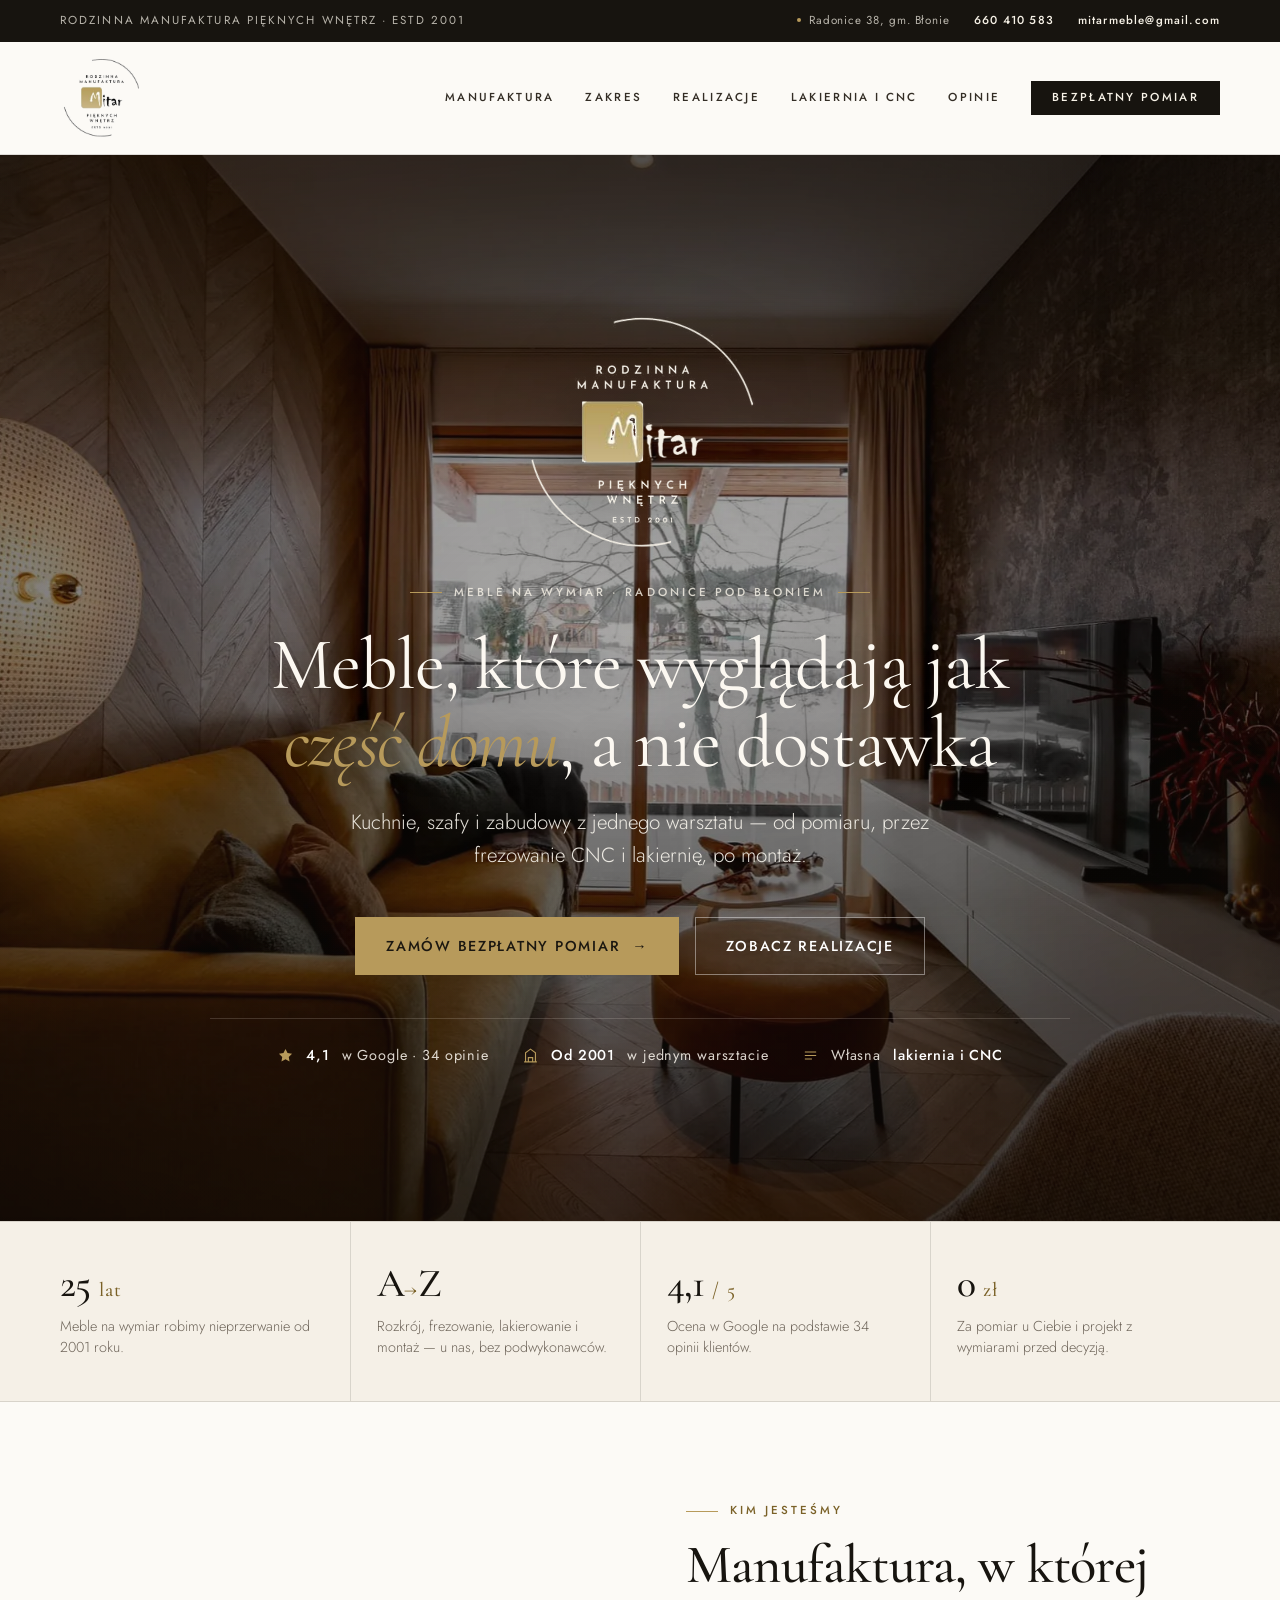
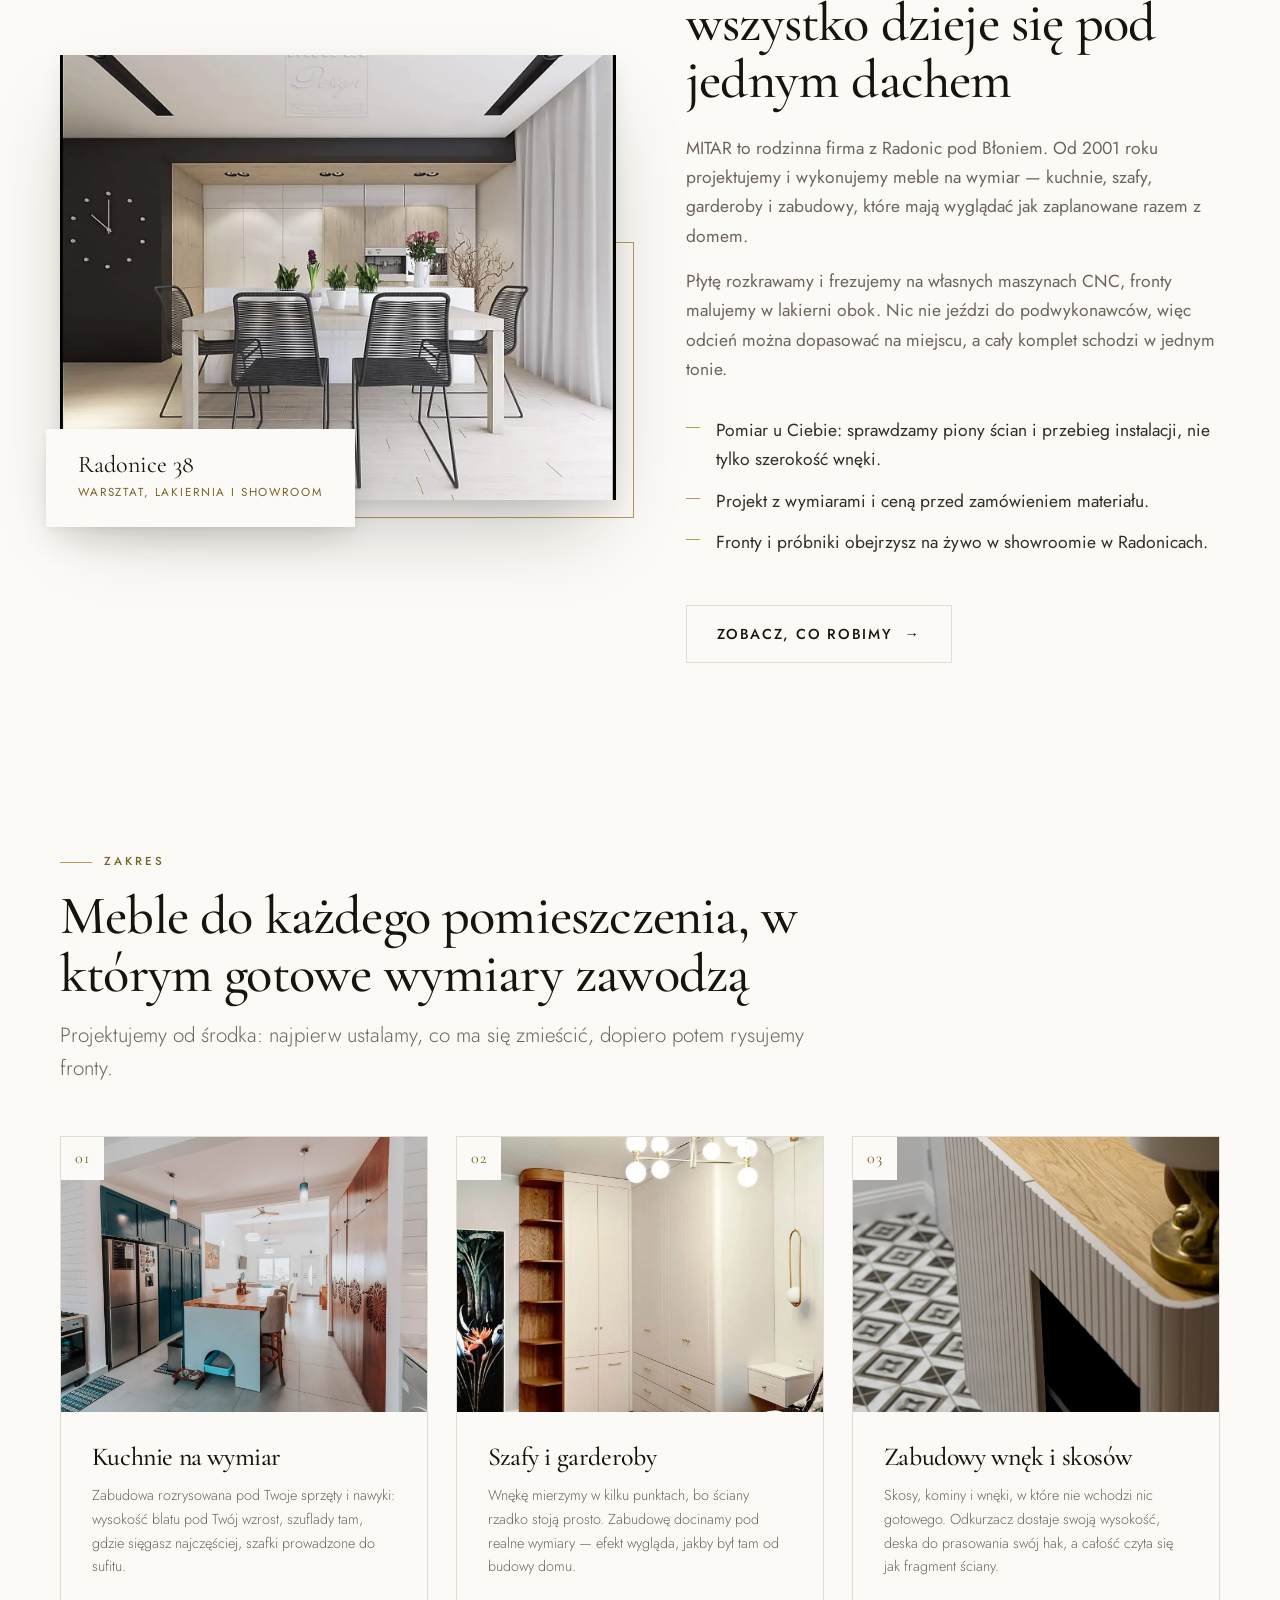
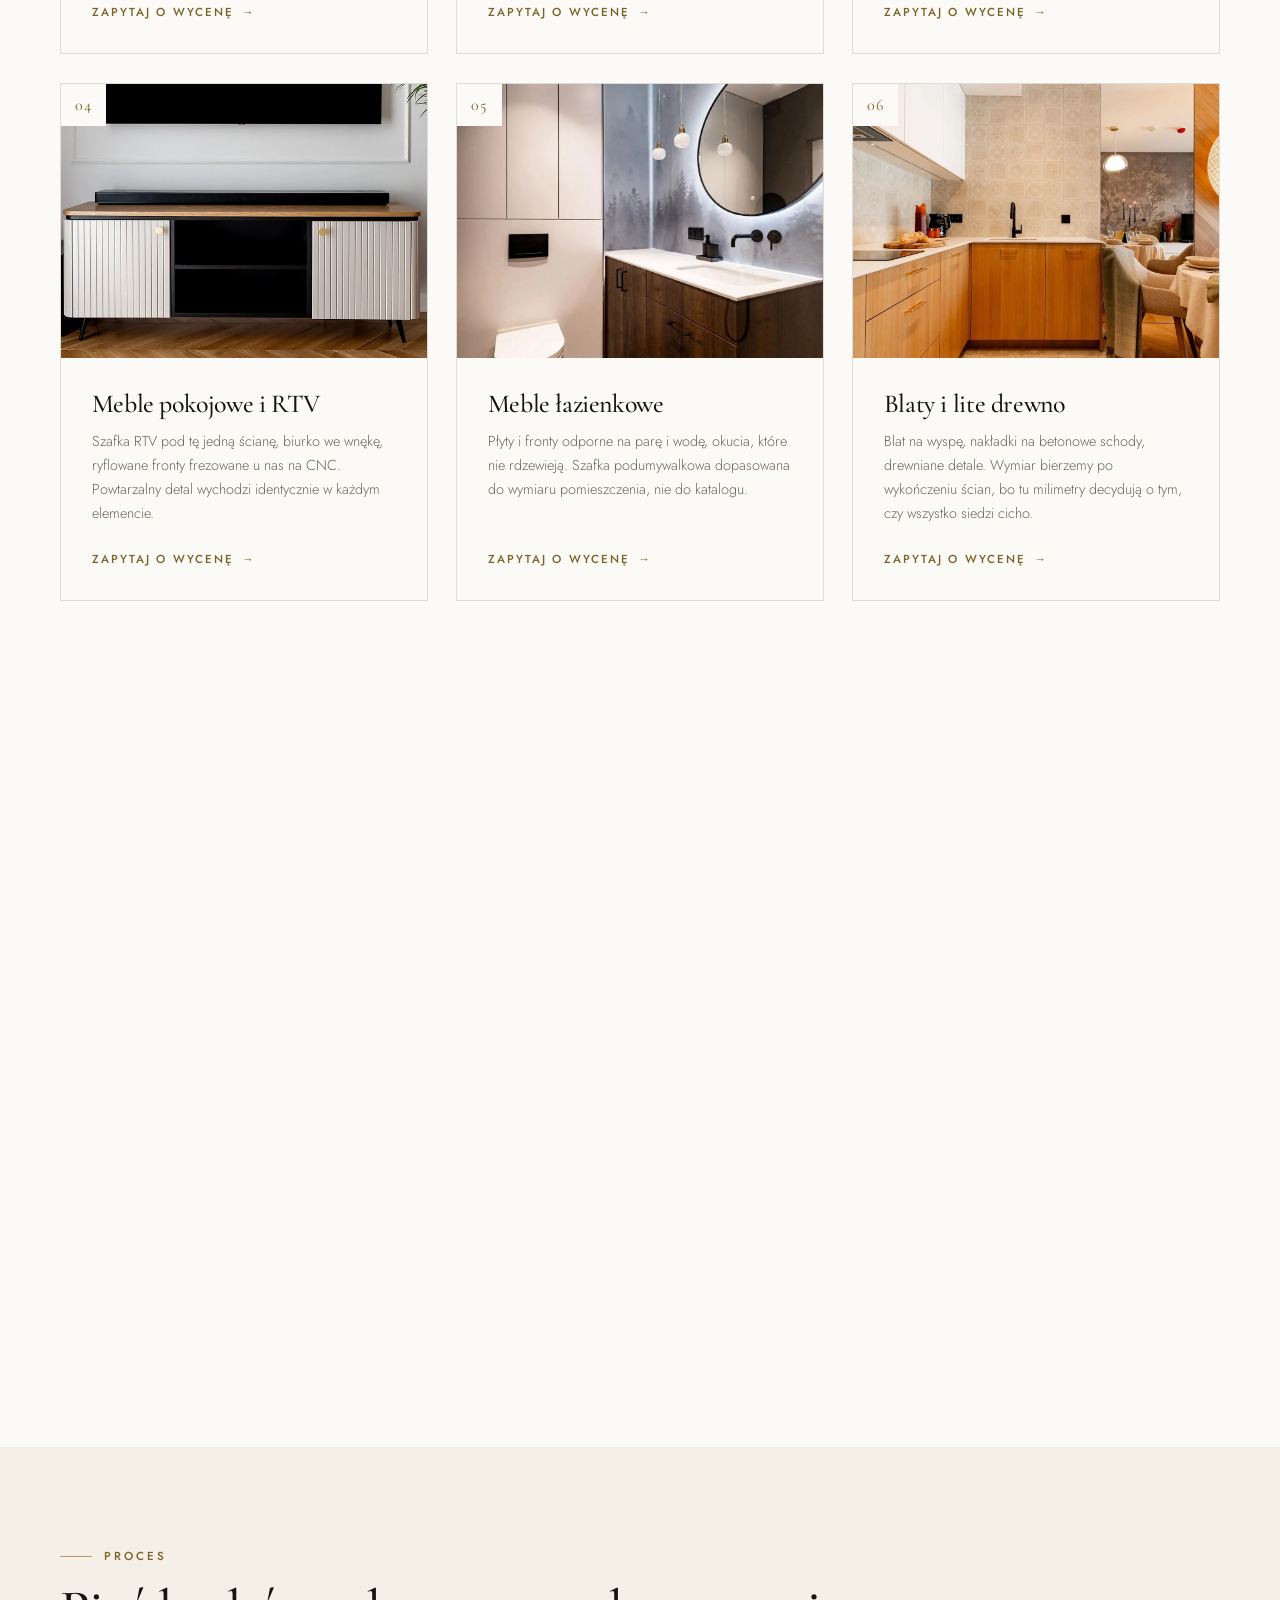
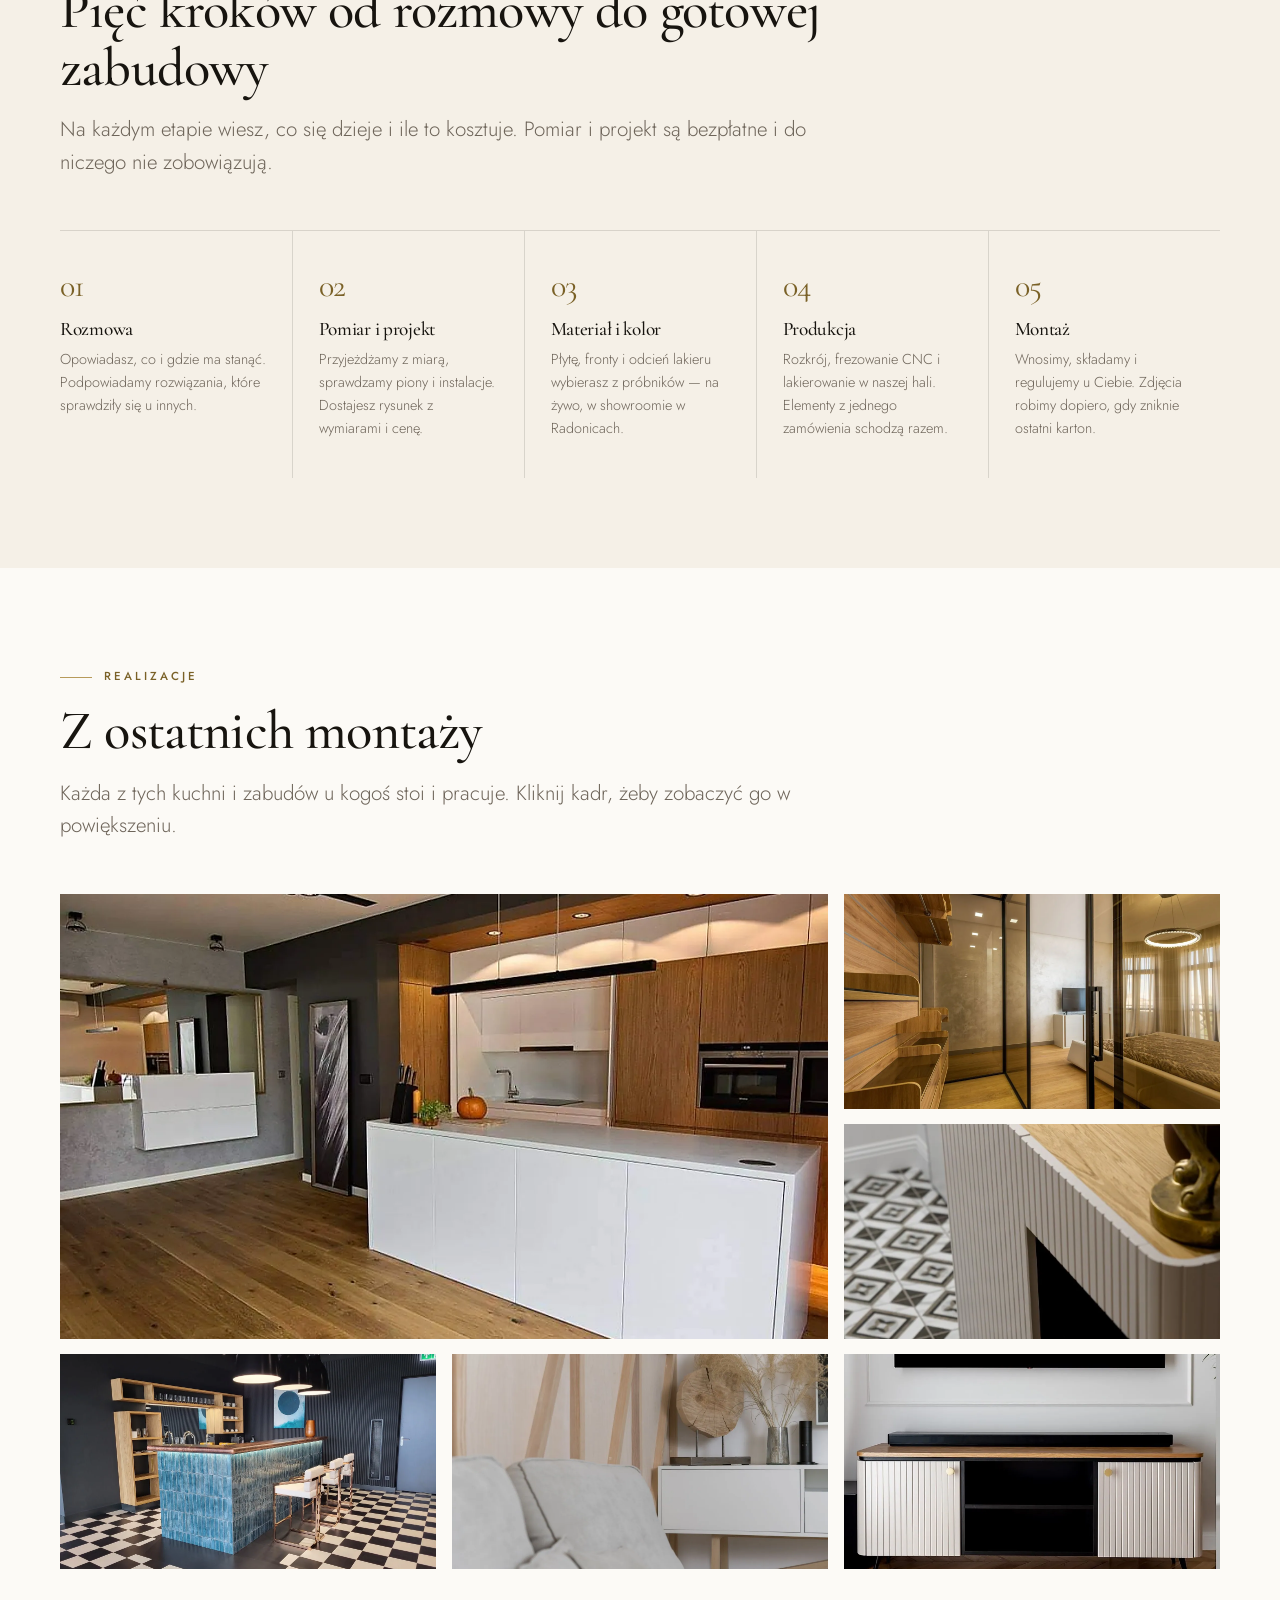
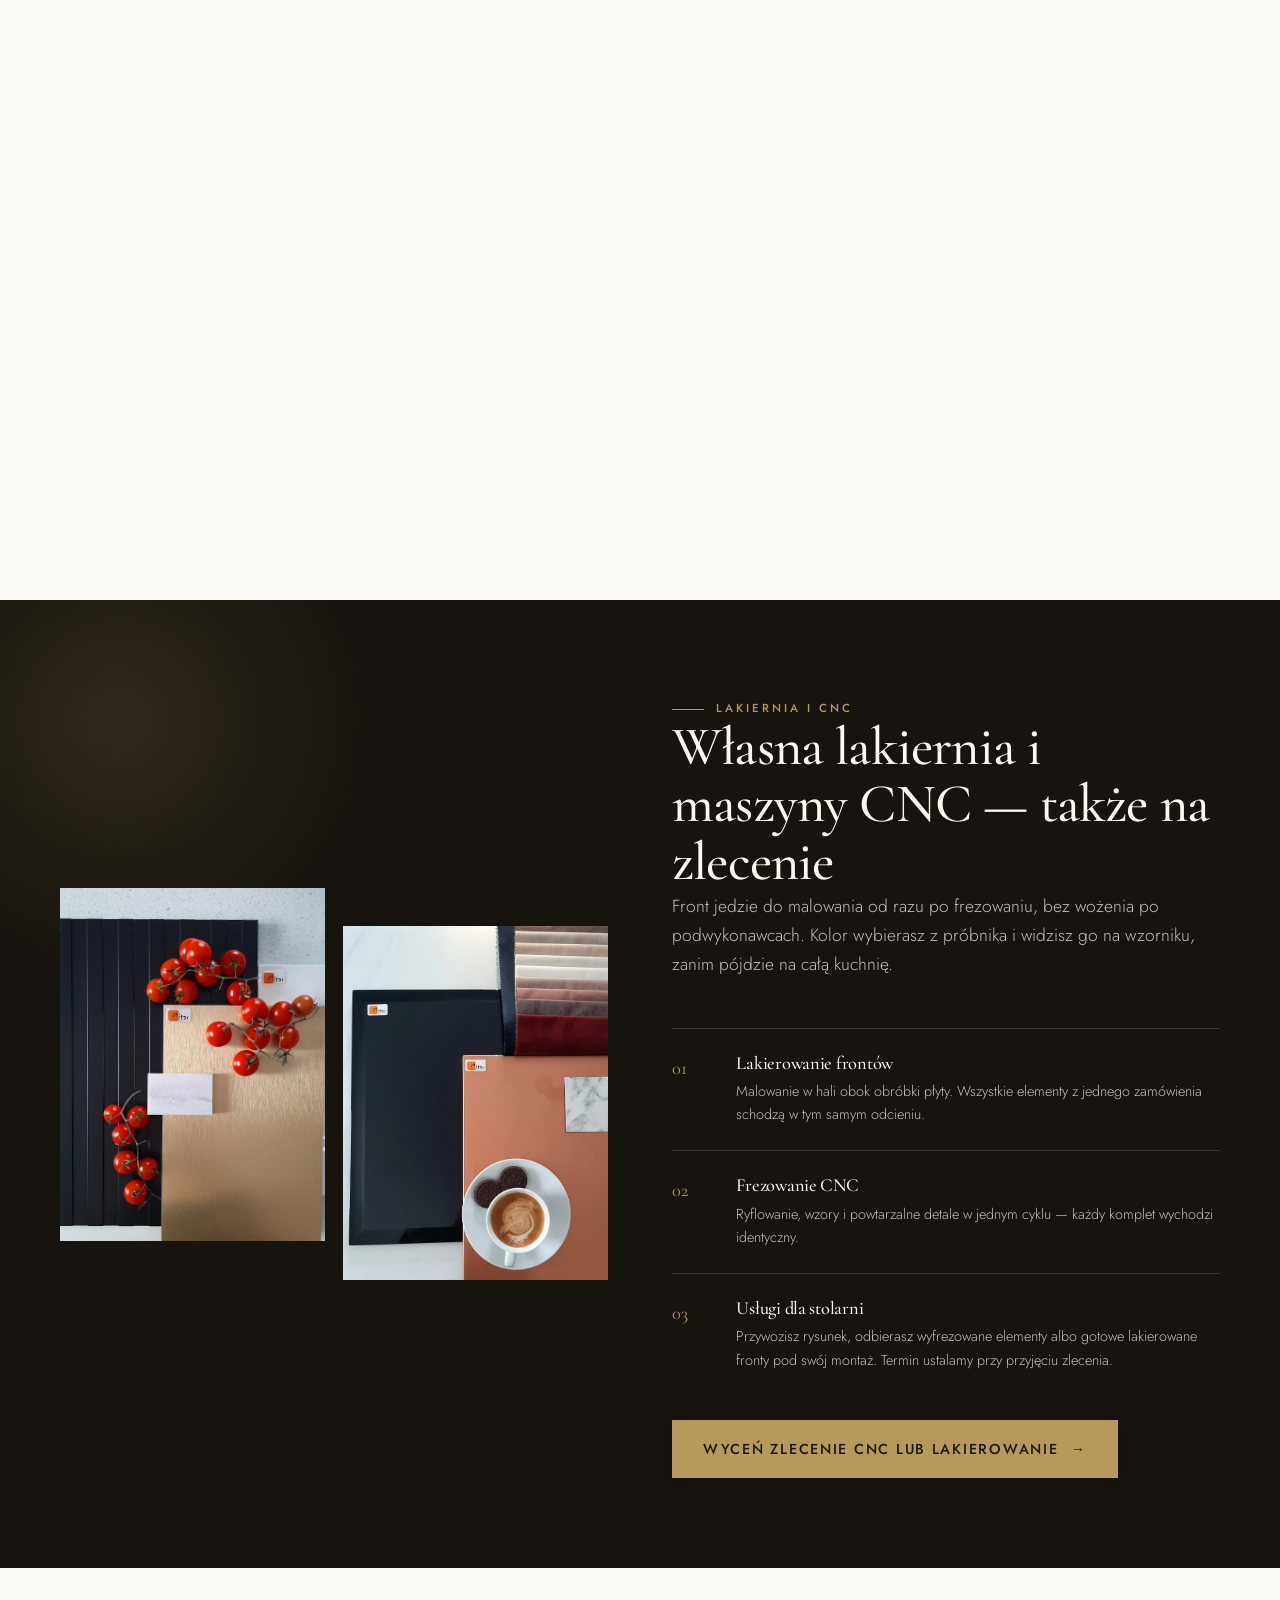
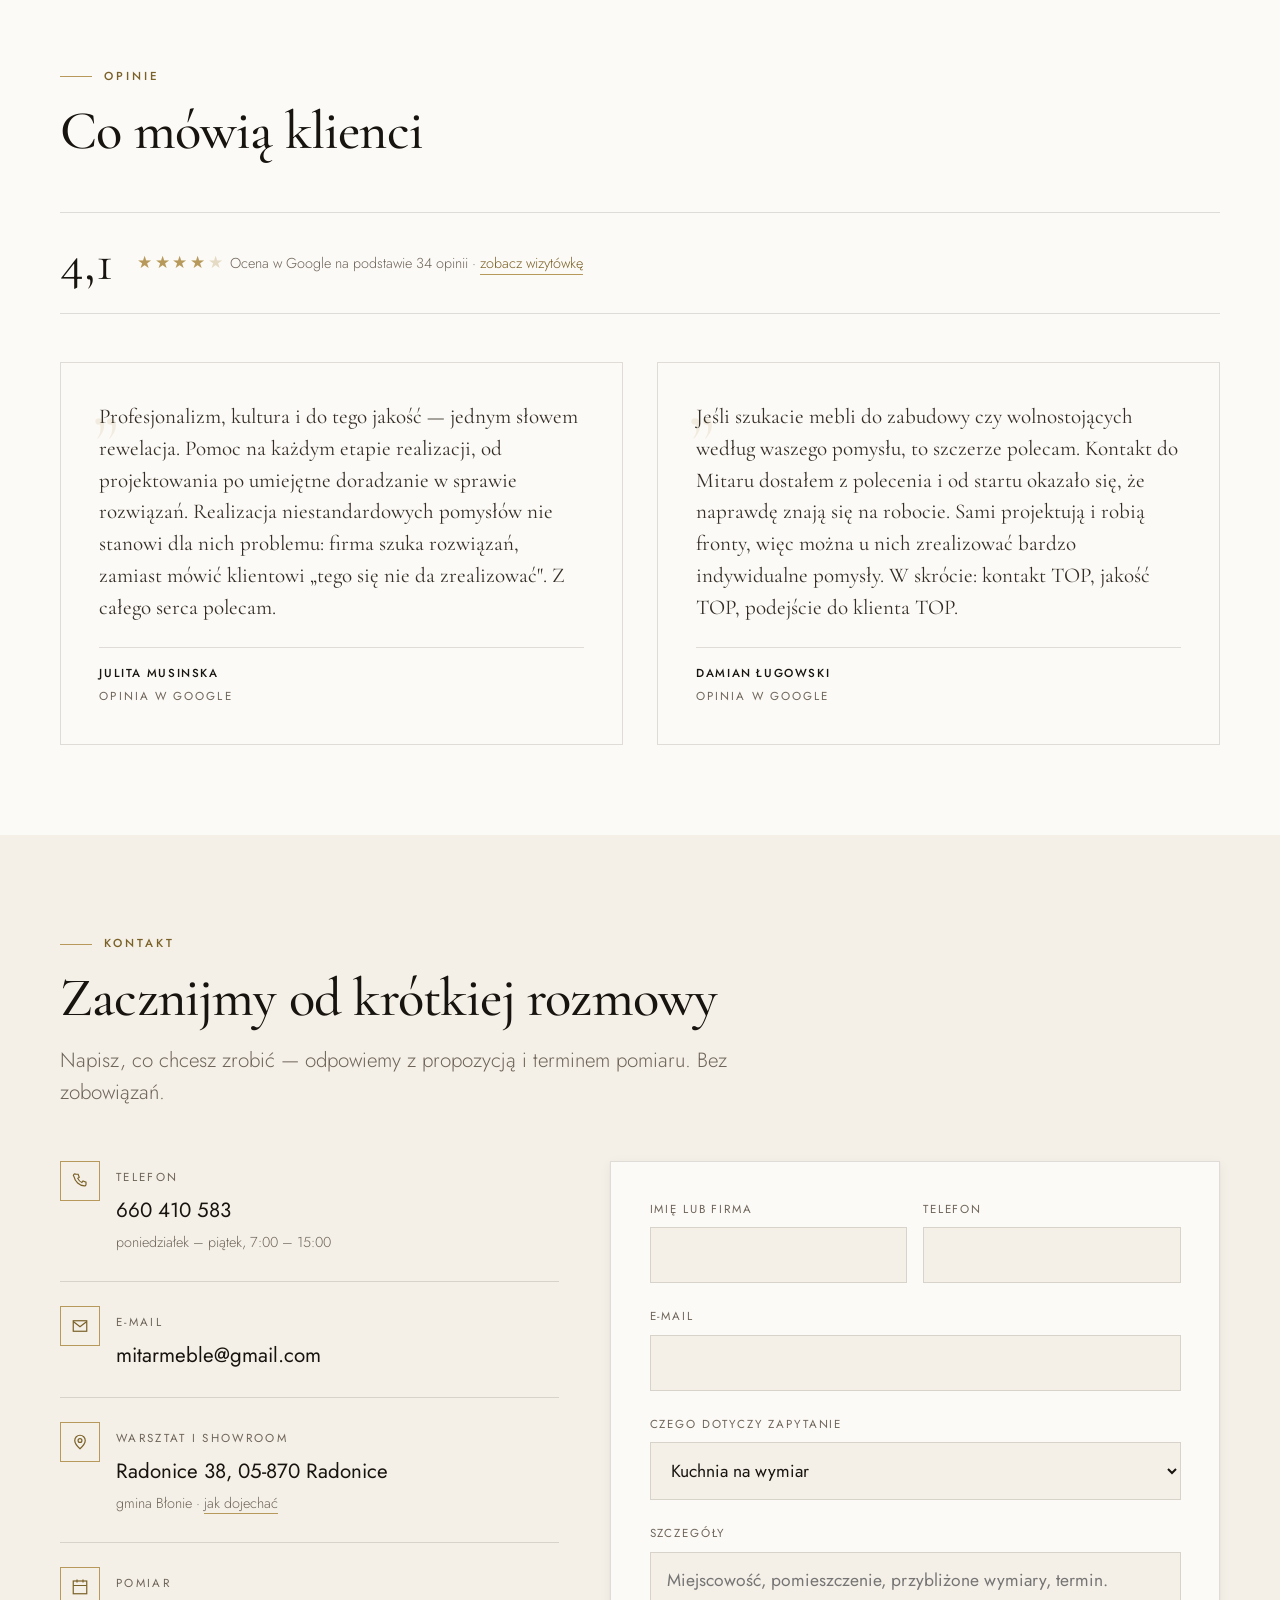
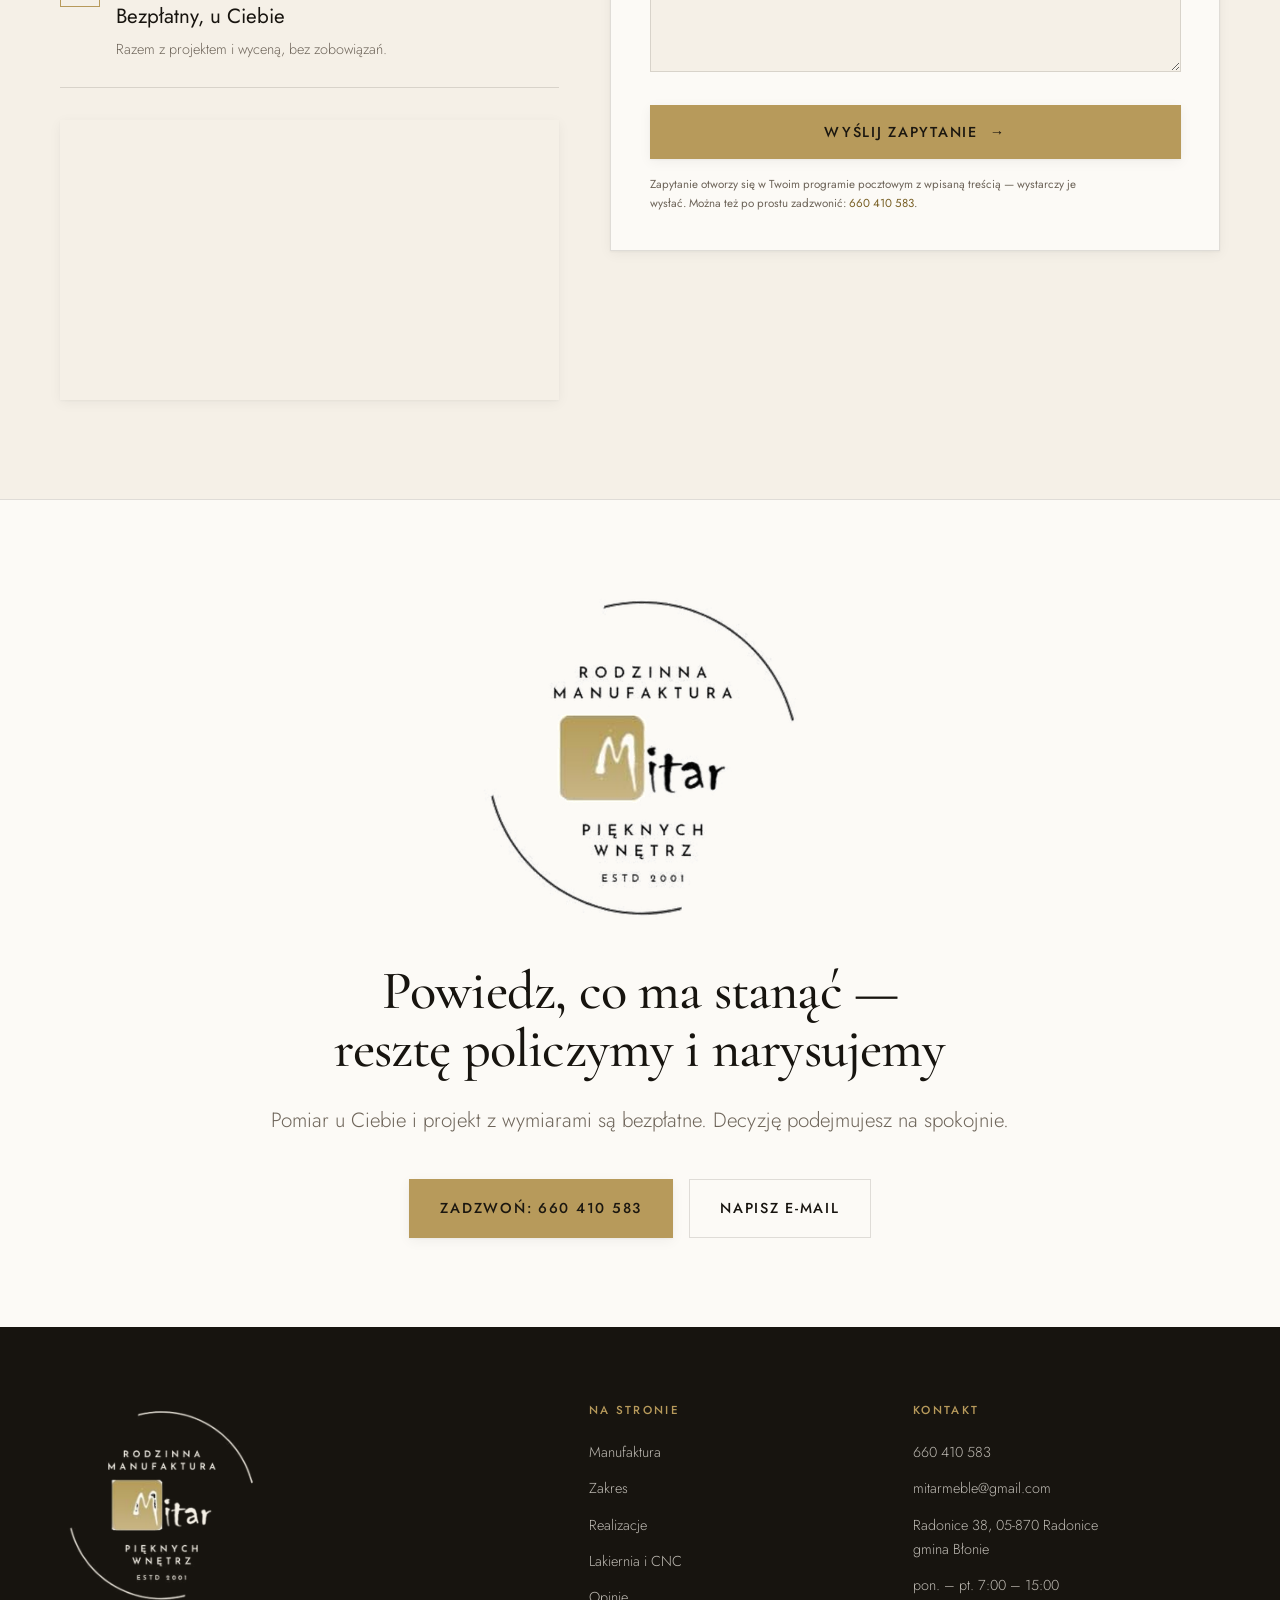
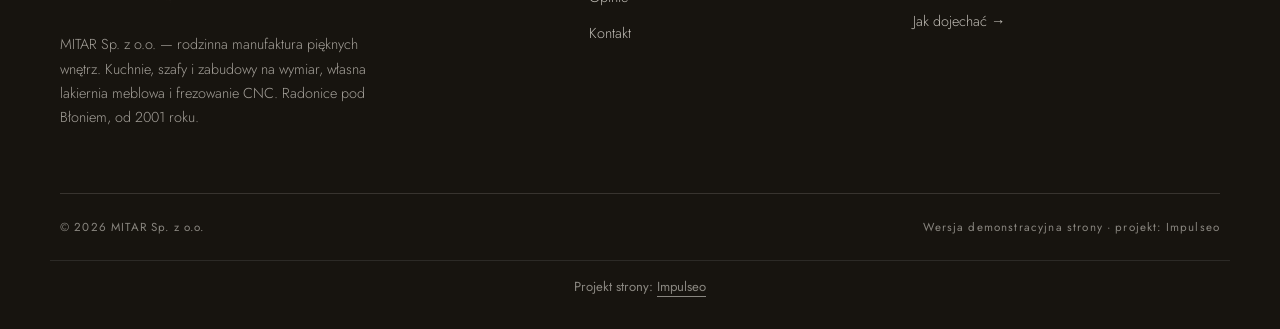
==== commit 42d44513: "Stopka: podpis Impulseo z linkiem do impulseo.pl" ====
--- a/index.html
+++ b/index.html
@@ -439,6 +439,8 @@
       <span>Wersja demonstracyjna strony · projekt: Impulseo</span>
     </div>
   </div>
+
+  <p class="impulseo-credit" style="margin:1.4rem auto 0;padding:1rem 1.2rem 0;max-width:1180px;text-align:center;font-size:.82rem;line-height:1.5;opacity:.72;grid-column:1/-1;flex-basis:100%;width:100%;border-top:1px solid rgba(128,128,128,.28)">Projekt strony: <a href="https://impulseo.pl" target="_blank" rel="noopener" style="color:inherit;text-decoration:none;border-bottom:1px solid currentColor">Impulseo</a></p>
 </footer>
 
 <a class="call" href="tel:+48660410583">
--- a/assets/styles.css
+++ b/assets/styles.css
@@ -411,3 +411,64 @@
   .reveal{opacity:1!important;transform:none!important}
   html{scroll-behavior:auto}
 }
+
+/* === HERO-FIT (29.07.2026) — hero DOPASOWUJE SIĘ do wysokości okna =========================
+   Zgłoszenie K. 29.07: na jego laptopie przyciski CTA w hero były ucięte dolną krawędzią
+   (Modern House). Pomiar headless (1512x879 → realny widok 792 px): dolna krawędź CTA
+   wypadała 123 px POD ekranem. Nawet przy maksymalnym oknie (982) było -20 px.
+
+   DLACZEGO POPRZEDNI FIX NIE DZIAŁAŁ: 27.07 dołożyliśmy @media(max-height:820px) — próg.
+   Widok K. ma ~792-895 px, czyli TUŻ NAD progiem → reguła w ogóle się nie włączała.
+   Progi są kruche: każdy inny laptop/dok/pasek zakładek przesuwa granicę.
+
+   ROZWIĄZANIE: zero progów. Każdy rozmiar, który decyduje o wysokości hero (typografia,
+   odstępy, padding), dostaje `min(dotychczasowa-wartość, X svh)` — czyli na wysokim ekranie
+   nic się nie zmienia, a im niższe okno, tym płynniej mniejsze. Treści NIE ucinamy.
+
+   Doklejane na SAM KONIEC styles.css (po motion) → wygrywa kaskadę, nie rusza reguł w miejscu.
+   Weryfikacja: tools-retrofit/measure_fold.py (mierzy zapas pod CTA dla 720/800/879/982). */
+
+/* ---------- HERO KINOWY (strona główna, rodziny „editorial") ---------- */
+.hero-cine .wrap{padding-block:min(var(--space-8),4svh)}
+.hero-cine .eyebrow{margin-bottom:min(var(--space-5),2svh)}
+.hero-cine h1{font-size:min(clamp(2.9rem,2rem + 4.4vw,5.2rem),7.6svh);
+  margin-bottom:min(var(--space-5),2.4svh)}
+.hero-cine .lead{font-size:min(1.125rem,2.3svh);line-height:1.55;
+  margin-bottom:min(var(--space-7),3.2svh)}
+
+/* ---------- HERO FACHOWCY — wariant A (pełny ekran) ---------- */
+.hf-panel{padding-top:min(clamp(6.5rem,13vh,9rem),11svh);
+  padding-bottom:min(clamp(2.6rem,6vh,3.6rem),4svh)}
+.hf-title{font-size:min(clamp(2.3rem,1.6rem + 3.2vw,4.3rem),7svh);
+  margin-top:min(var(--space-4),1.8svh);margin-bottom:min(var(--space-4),1.8svh)}
+.hf-lead{font-size:min(1.18rem,2.3svh);line-height:1.5}
+.hf-phone{margin-top:min(var(--space-6),2.8svh);margin-bottom:min(var(--space-5),2.2svh)}
+.hf-phone-num{font-size:min(clamp(2rem,1.5rem + 2.4vw,3.05rem),5.2svh)}
+.hf-trust{margin-top:min(var(--space-6),2.6svh);padding-top:min(var(--space-4),1.6svh)}
+
+/* Telefon: tam liczy się czytelność, nie upychanie — skalowanie wysokością wyłączone,
+   bo przy 844 px wysokości ekranu svh-limity zaczęłyby zmniejszać tekst bez potrzeby. */
+@media(max-width:680px){
+  .hero-cine h1{font-size:clamp(1.9rem,1.15rem + 4.4vw,2.7rem)}
+  .hero-cine .lead{font-size:.98rem}
+  .hf-title{font-size:clamp(2.1rem,1.6rem + 3.2vw,3rem)}
+  .hf-lead{font-size:1rem}
+  .hf-phone-num{font-size:clamp(1.9rem,1.5rem + 2.4vw,2.5rem)}
+}
+/* === /HERO-FIT === */
+
+
+/* ====== IMPULSEO-FIX-20260731 ======================================================
+   1) PODPIS w stopce jest teraz linkiem do impulseo.pl - ma być widocznie klikalny.
+   2) ŻYWY NAGŁÓWEK: warstwa przenikających kadrów (.mt-hero-layer) miała z-index:1, więc
+      lądowała NAD przyciemnieniem hero, a w rodzinie „fachowcy" nawet nad panelem z tekstem
+      (.hf-panel nie miał własnego z-index). Efekt: przy zmianie zdjęcia napis znikał i wracał.
+      Teraz warstwa idzie tam, gdzie zdjęcie tła (z-index:-2), a treść nagłówka dostaje twardy
+      z-index:3. Zmieniają się WYŁĄCZNIE zdjęcia w tle - napis stoi nieruchomo.
+      (hero-cine celowo pominięte: tam img ma z-index:0 i układ był poprawny.) */
+.foot-bot a.foot-credit{color:rgba(255,255,255,.78);text-decoration:none;border-bottom:1px solid rgba(255,255,255,.28)}
+.foot-bot a.foot-credit:hover{color:#fff;border-bottom-color:#fff}
+.hero-fach > img.mt-hero-layer,.hero-gastro > img.mt-hero-layer,.hero-auto > img.mt-hero-layer,
+.hero-dom > img.mt-hero-layer,.hero-studio > img.mt-hero-layer{z-index:-2}
+.hf-panel,.hf-inner,.hd-panel,.hk-panel,.ha-inner,.hs-inner,.hg-inner{position:relative;z-index:3}
+/* ====== koniec IMPULSEO-FIX-20260731 ====== */
